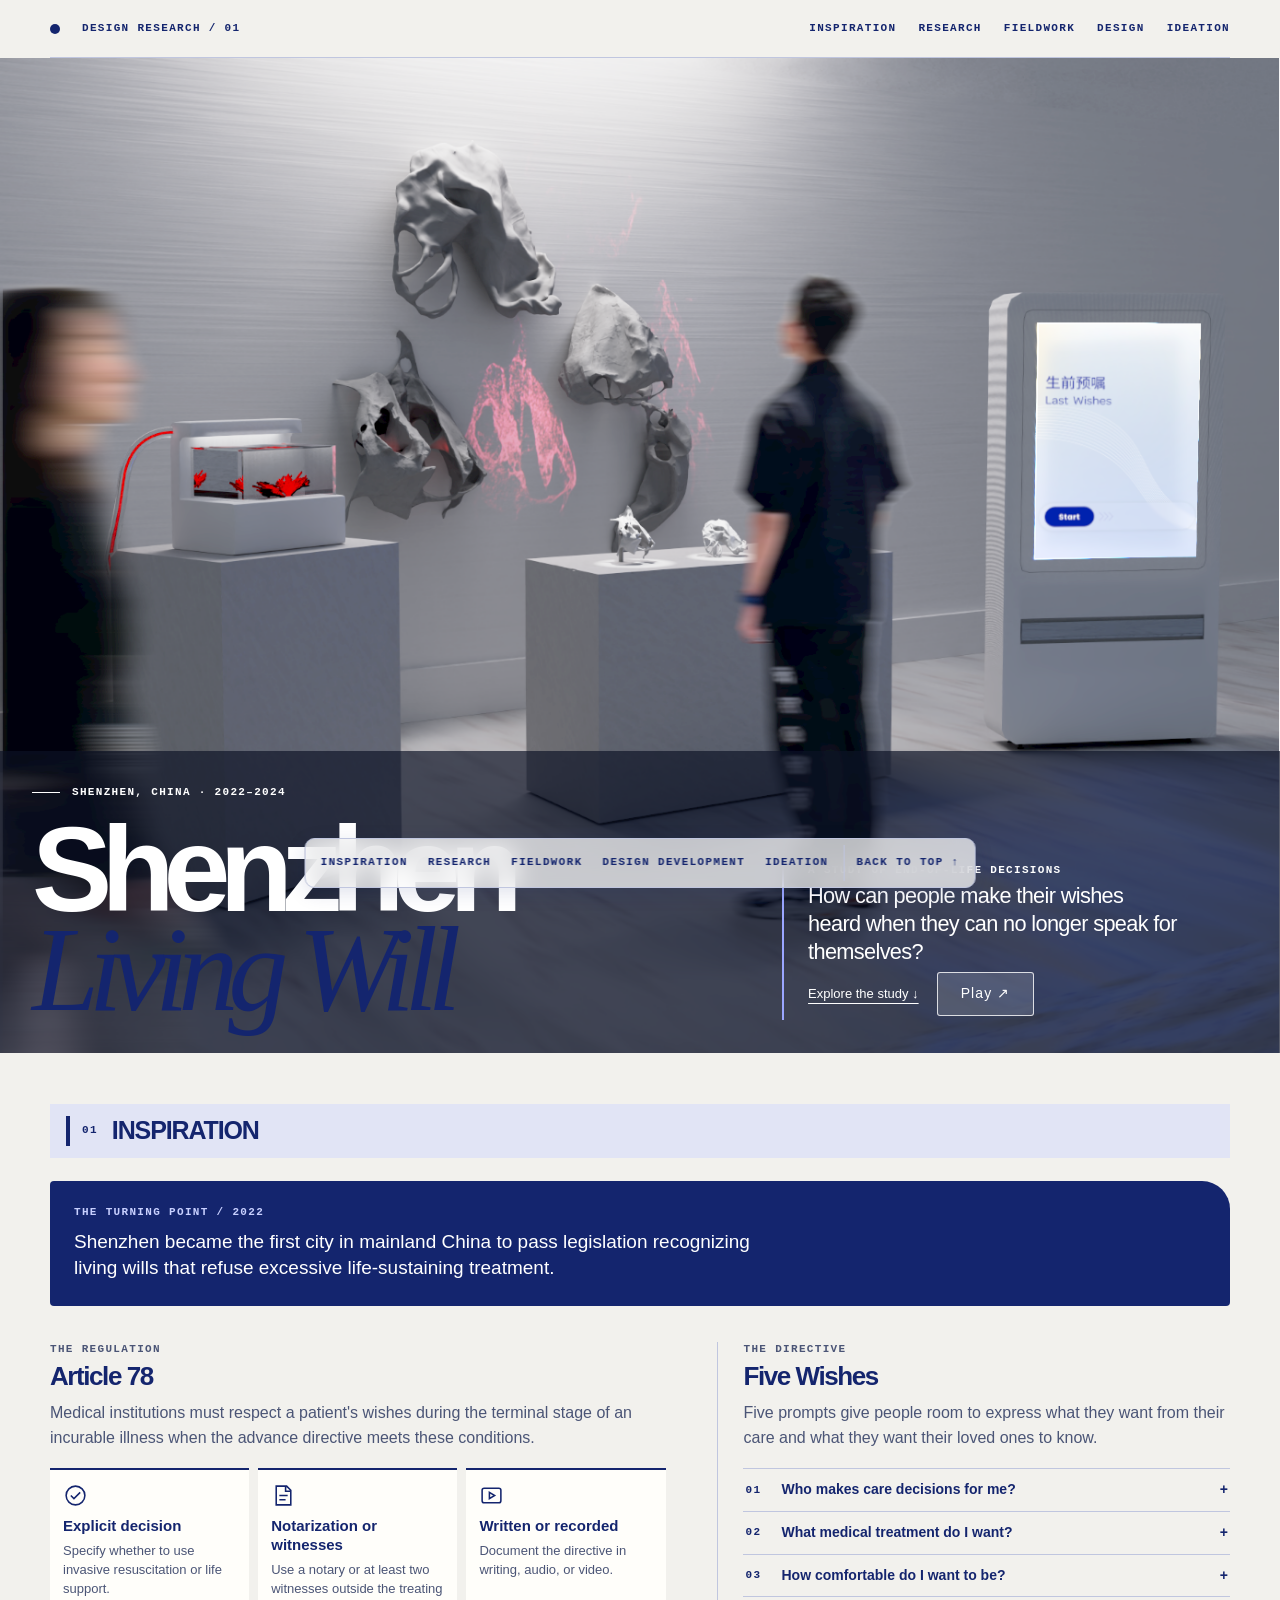
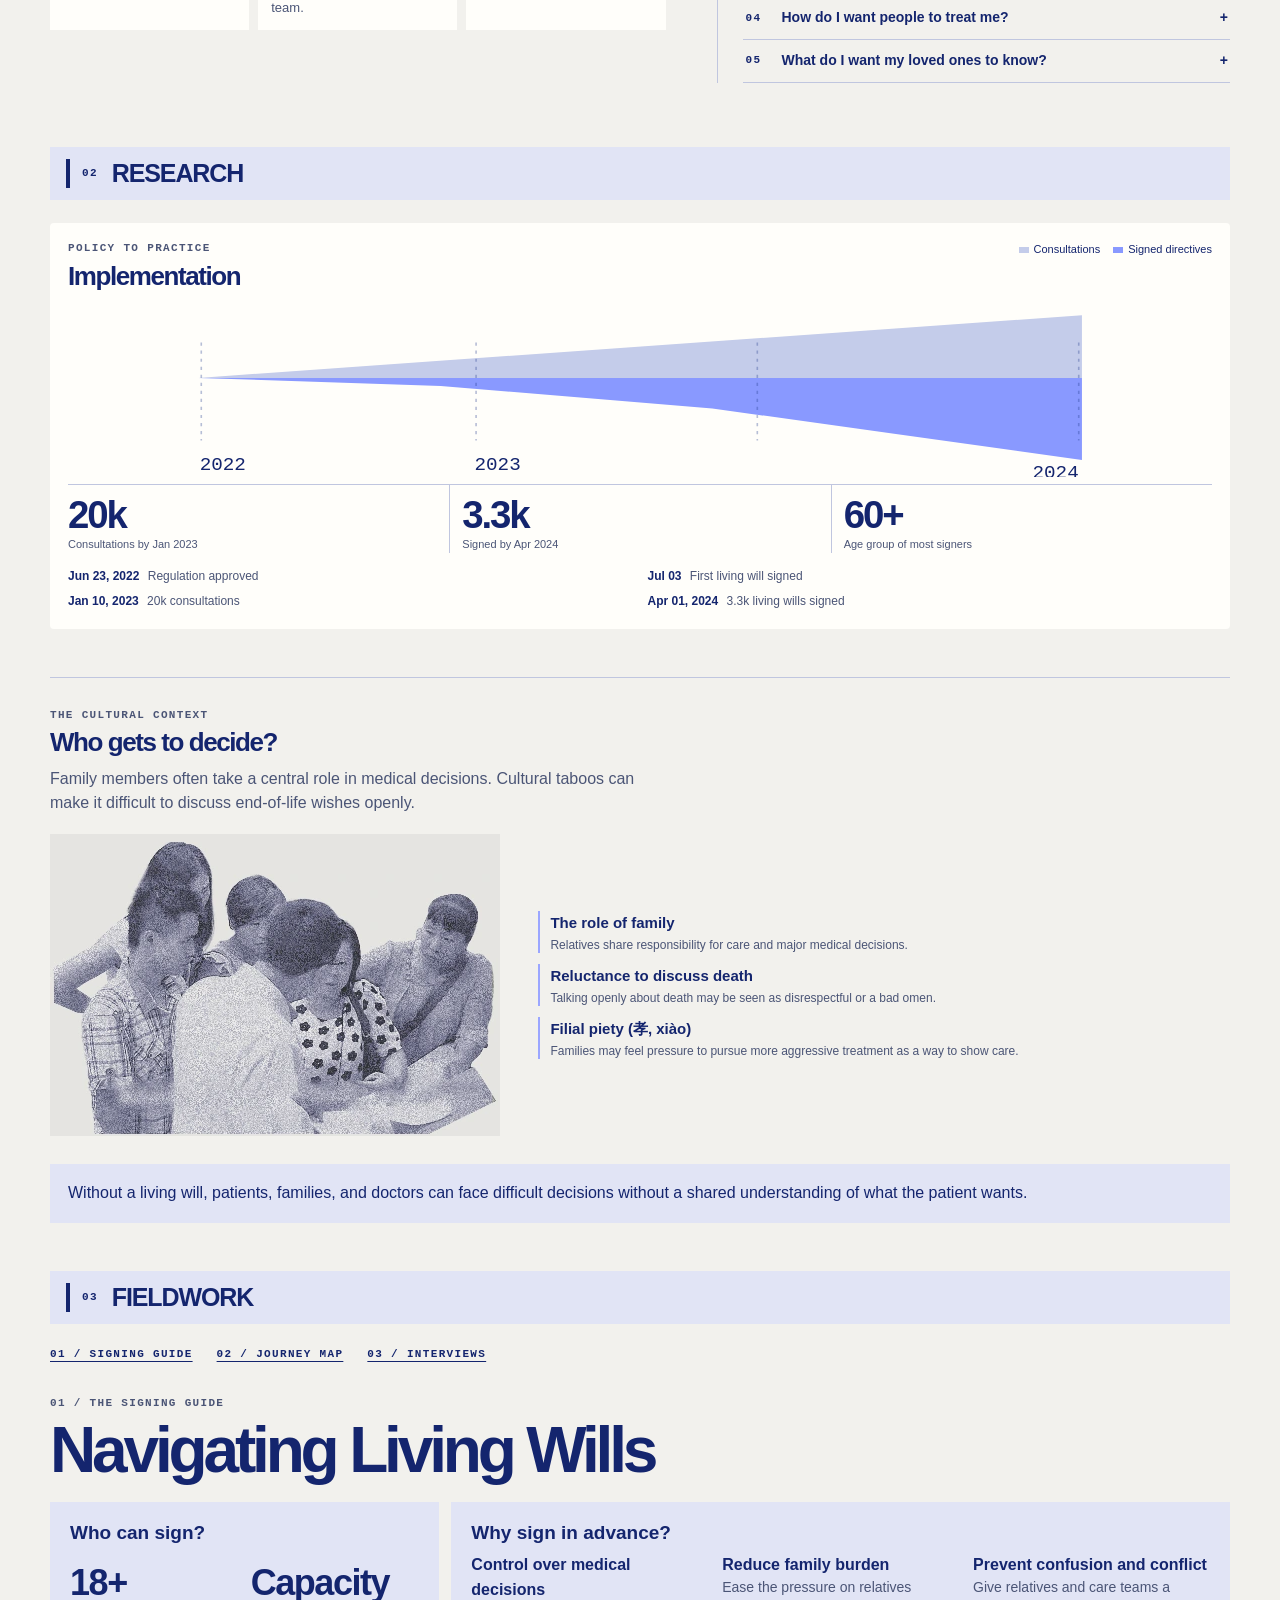
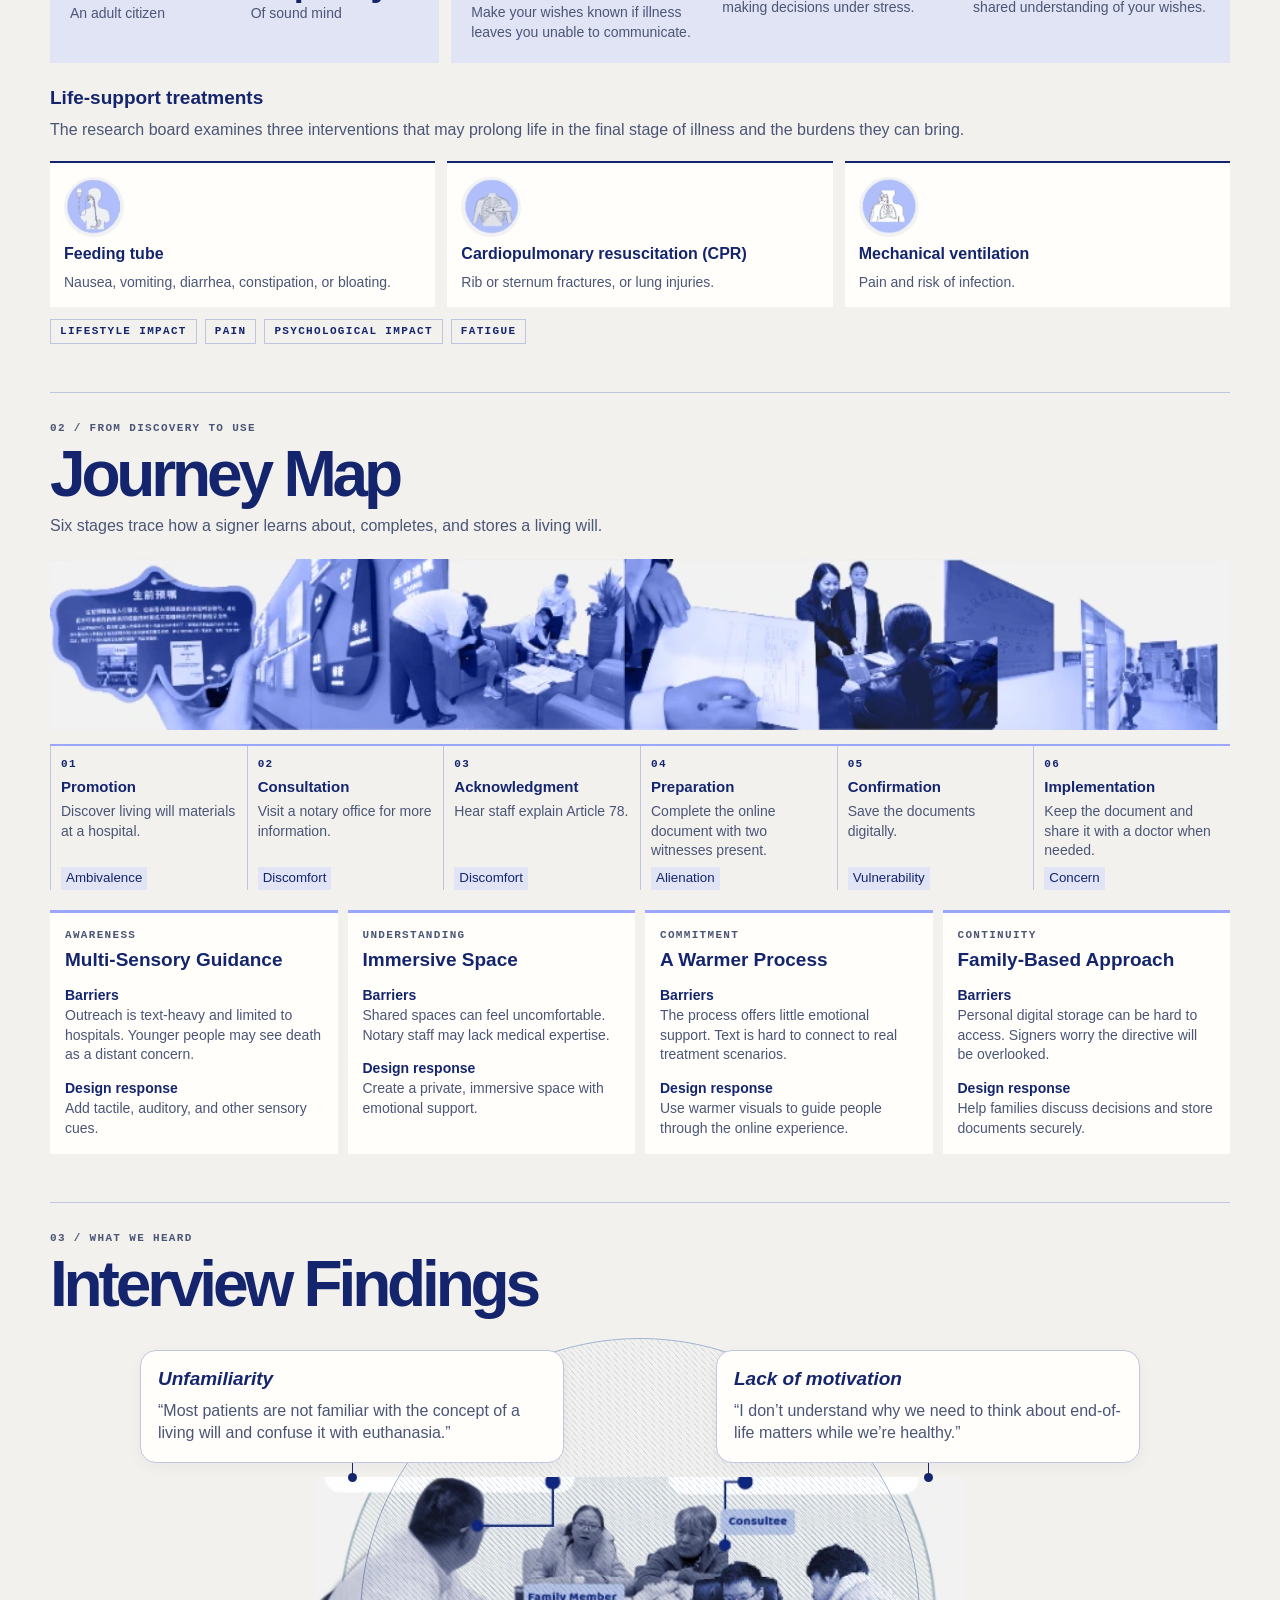
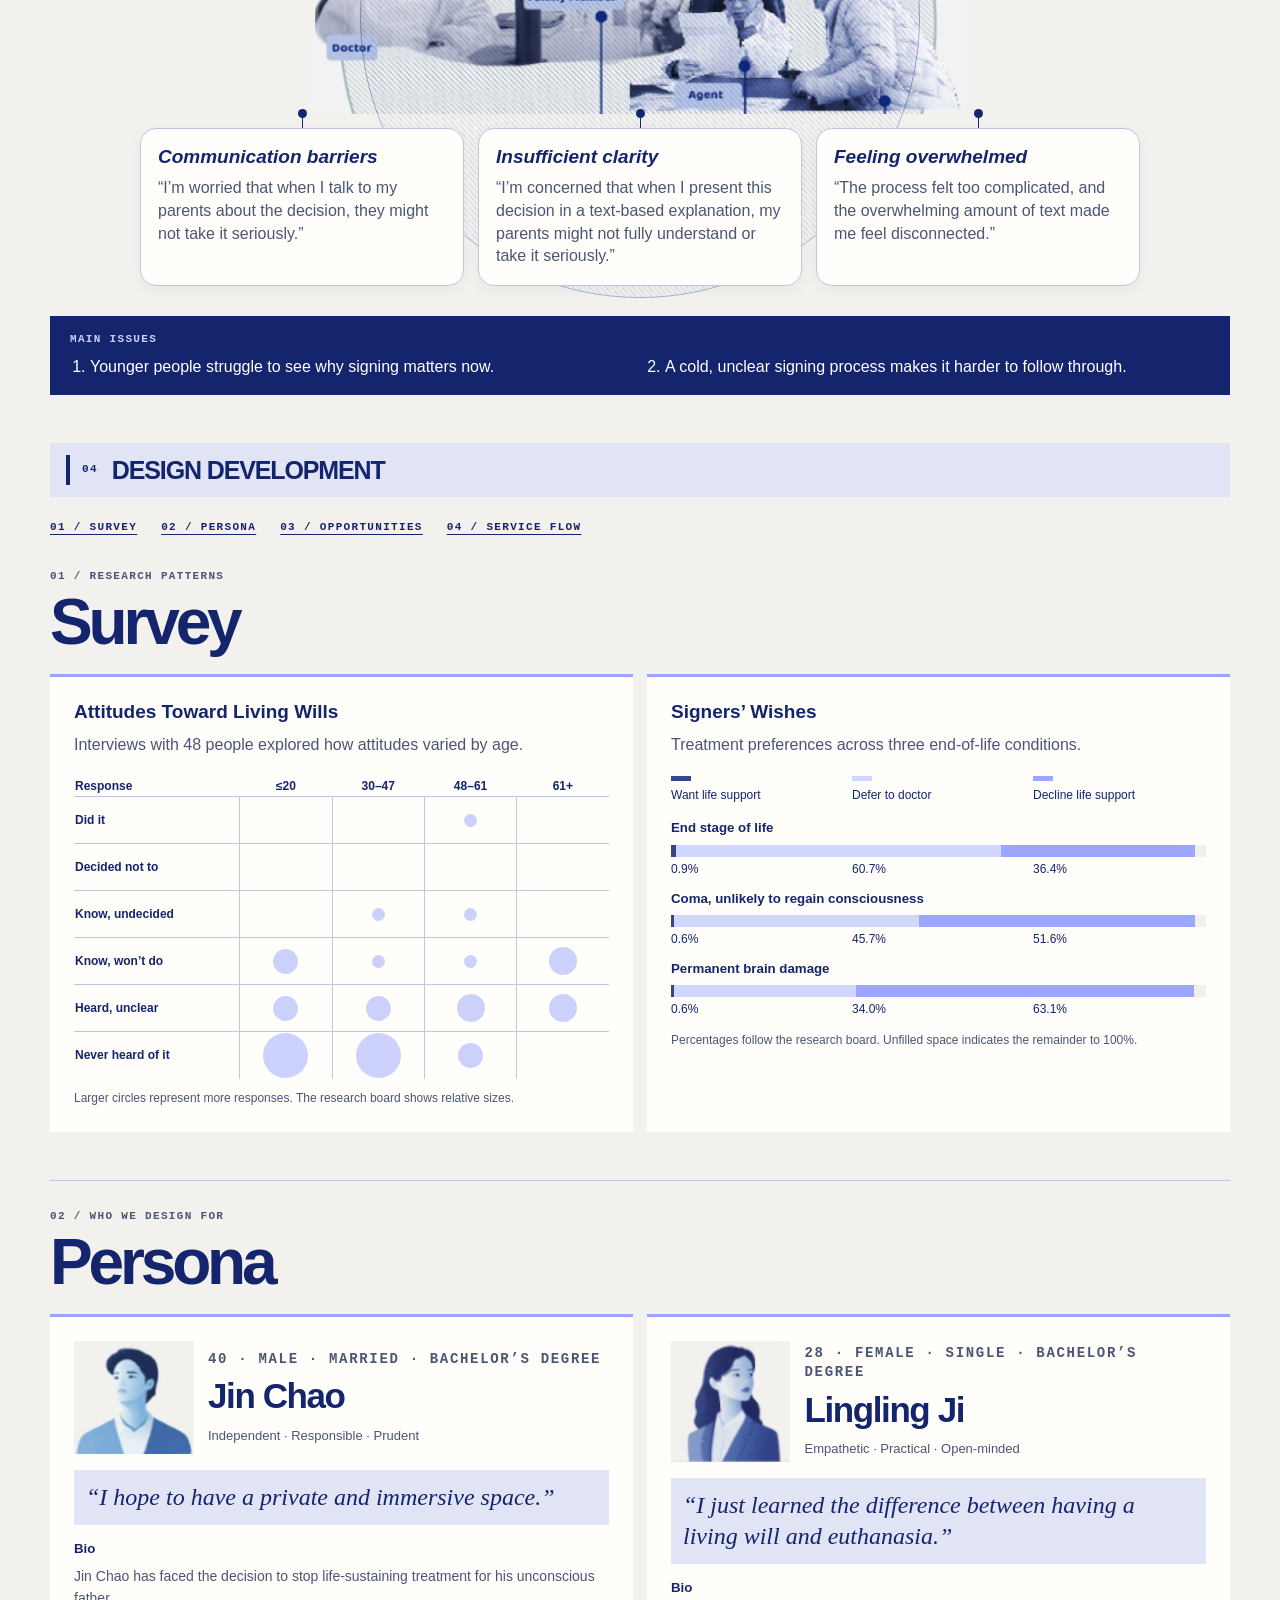
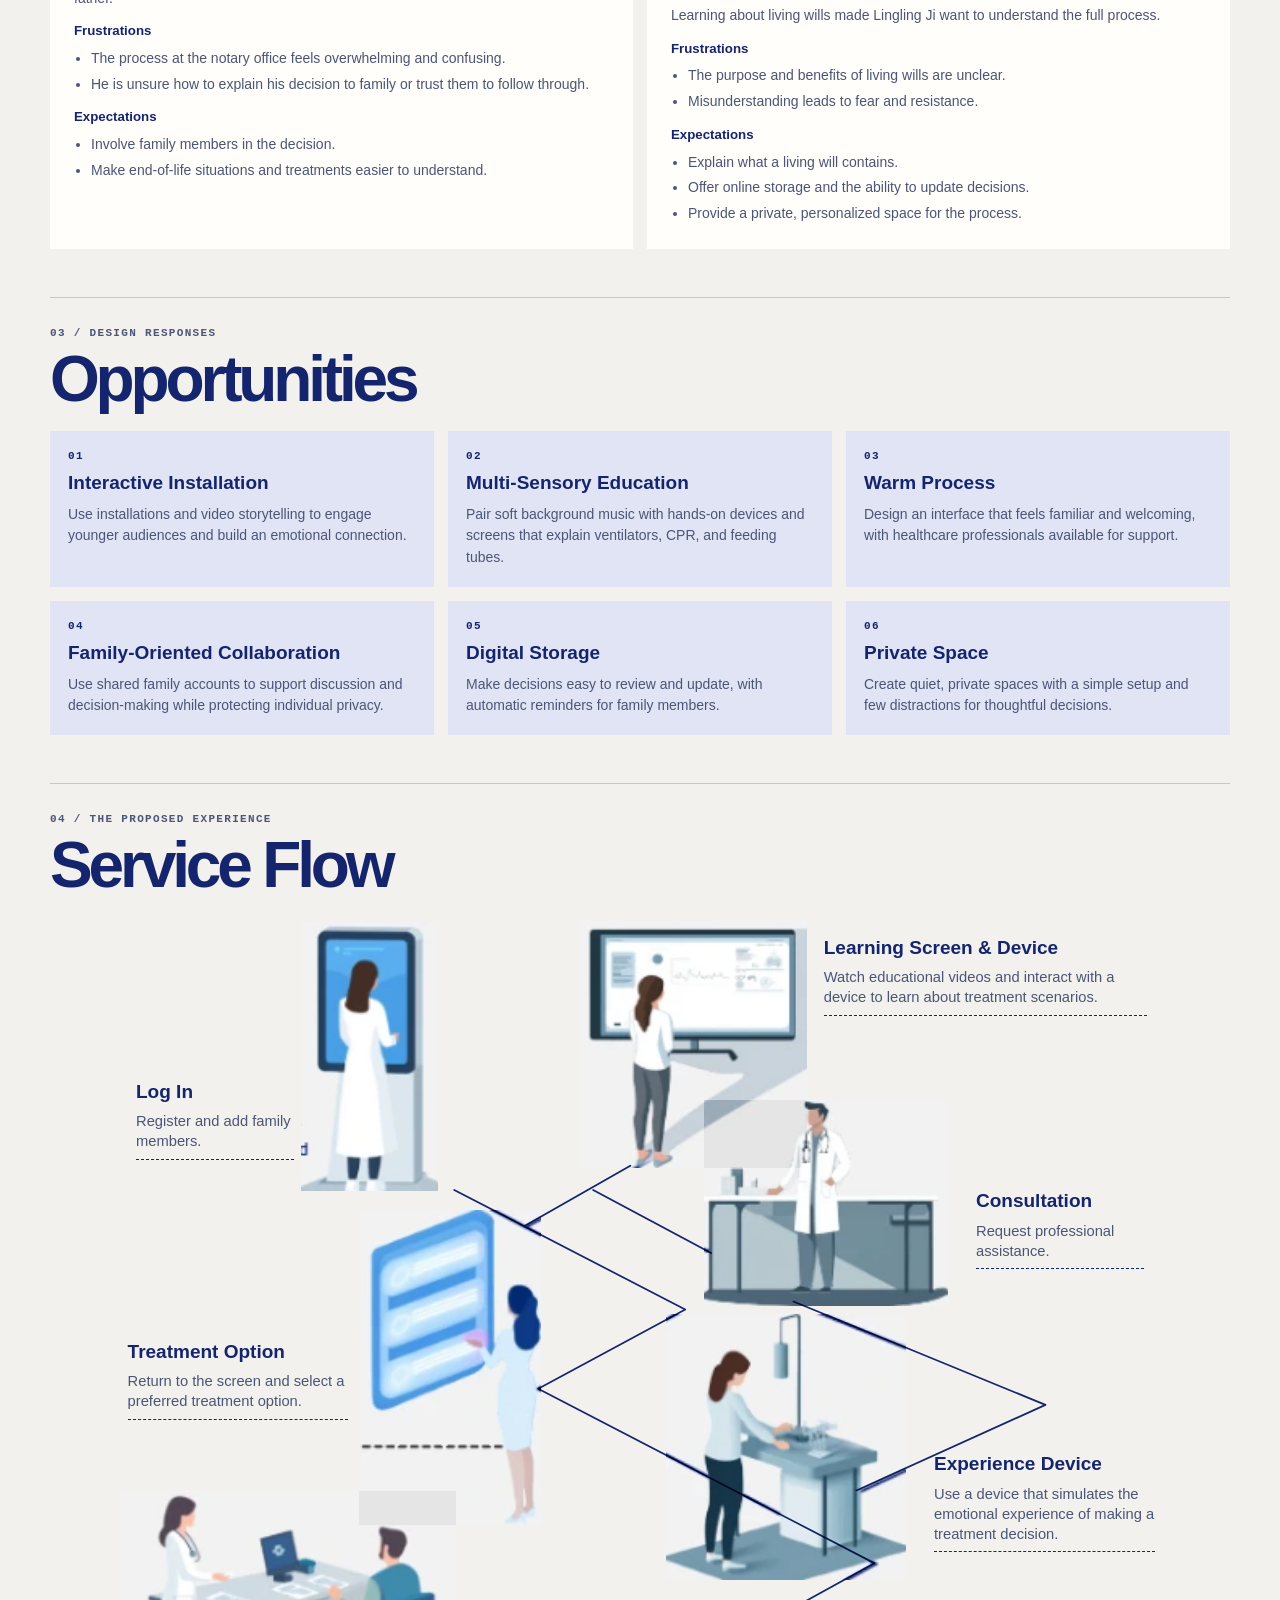
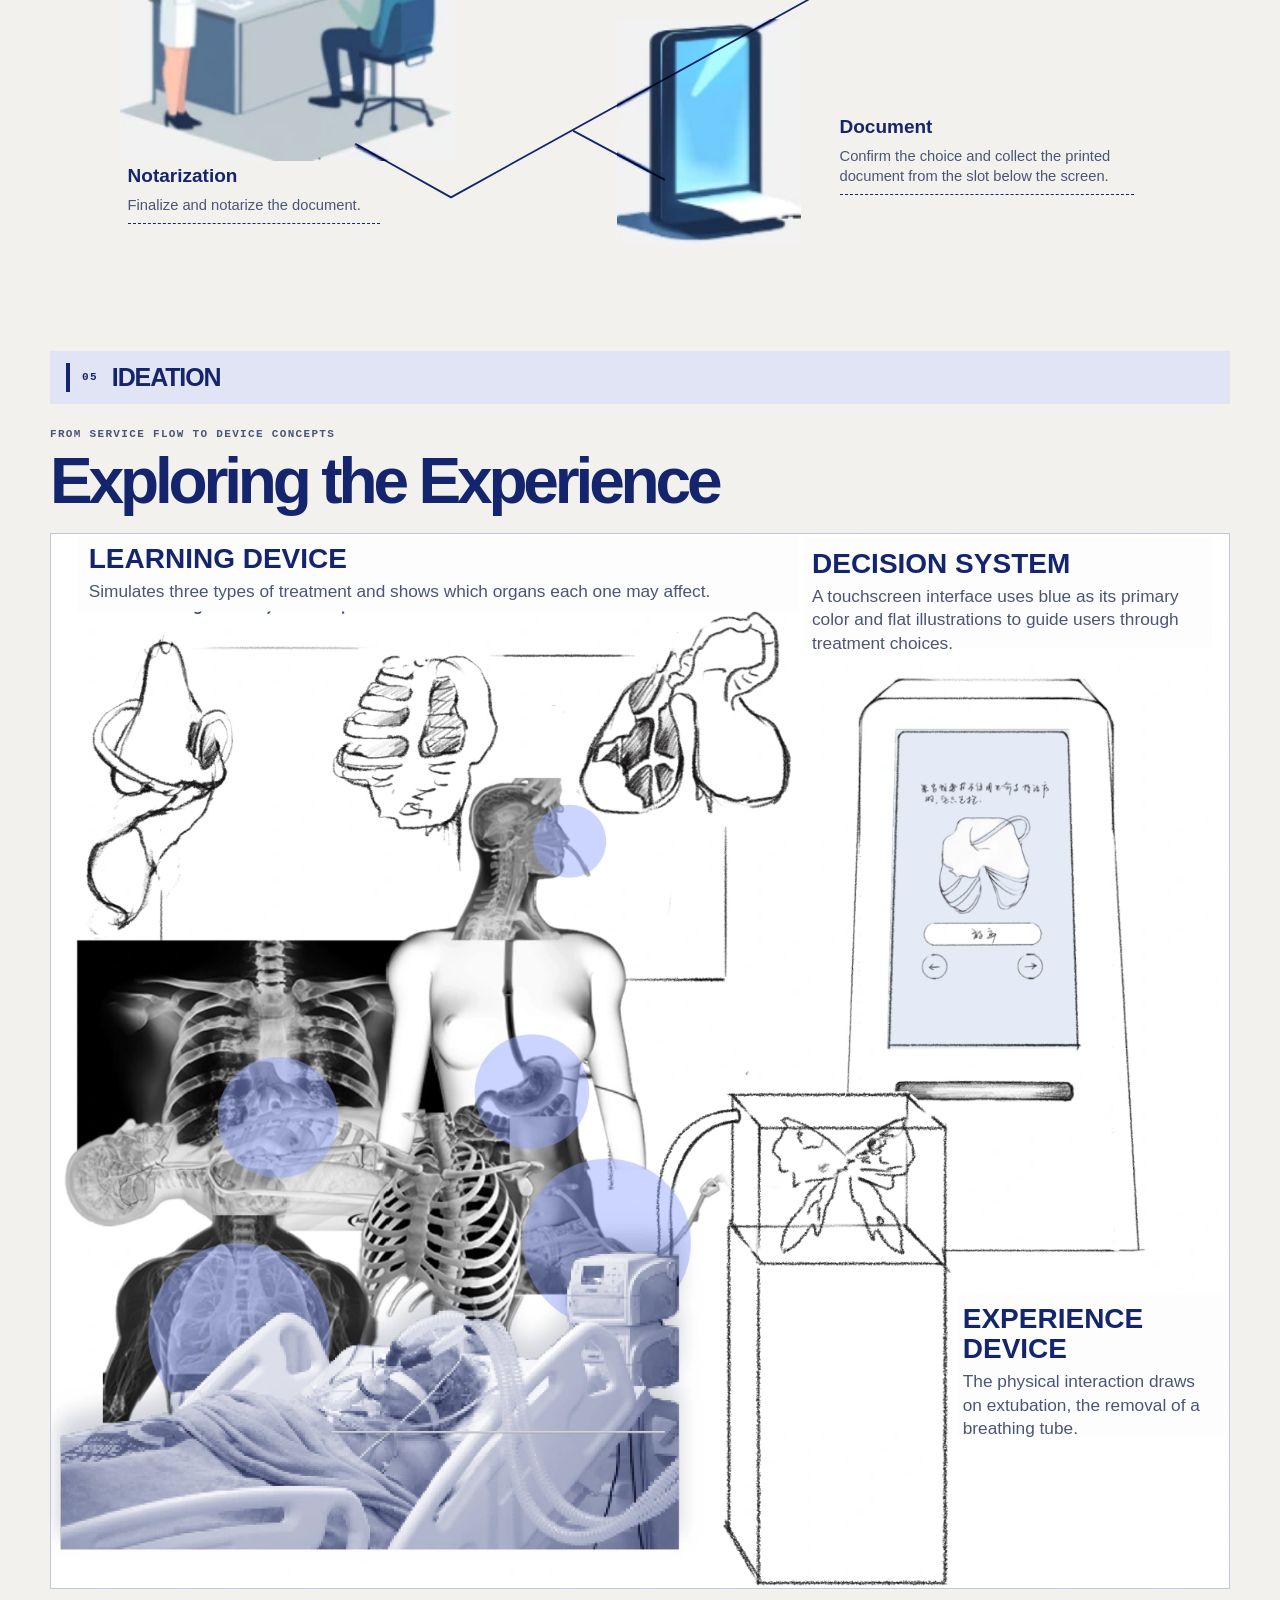
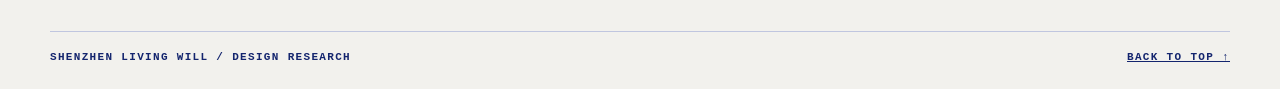
==== index.html @ 086f578c "Upload Shenzhen Living Will website" ====
<!doctype html>
<html lang="en"><head>
<meta charset="utf-8"><meta name="viewport" content="width=device-width,initial-scale=1">
<meta name="description" content="A design research study of living wills and end-of-life decisions in Shenzhen.">
<title>Shenzhen Living Will · A Design Research Study</title>
<link rel="stylesheet" href="design.css"><link rel="stylesheet" href="base.css">
</head><body id="top">
<div class="wrap"><header class="nav mono"><a class="mark" href="#top"><span></span> Design Research / 01</a><nav aria-label="Sections"><a href="#inspiration">Inspiration</a><a href="#research">Research</a><a href="#fieldwork">Fieldwork</a><a href="#design">Design</a><a href="#ideation">Ideation</a></nav></header></div>
<main><div class="cover-stage">
<img class="hero-cover" src="living-will-cover.png" width="1390" height="1080" fetchpriority="high" alt="Living Will installation rendering with red anatomical projections, display plinths, and a touchscreen kiosk">
<div class="cover-caption"><div class="hero">
<div><div class="eyebrow mono">Shenzhen, China · 2022–2024</div><h1>Shenzhen <span>Living Will</span></h1></div>
<div class="intro"><div class="mono">A study of end-of-life decisions</div><p>How can people make their wishes heard when they can no longer speak for themselves?</p><a href="#inspiration">Explore the study ↓</a><a class="play-experience" href="https://xuefengli7788.github.io/dianyun/" aria-label="Play the interactive point cloud experience">Play ↗</a></div>
</div></div></div><div class="wrap"><div class="opening-chapters">
<section id="inspiration" aria-labelledby="inspiration-title">
<header class="section-head"><span class="mono">01</span><h2 id="inspiration-title">INSPIRATION</h2></header>
<div class="callout"><div class="mono">The turning point / 2022</div><p>Shenzhen became the first city in mainland China to pass legislation recognizing living wills that refuse excessive life-sustaining treatment.</p></div>
<div class="opening-grid"><div><p class="mono label">The regulation</p><h3 class="sub">Article 78</h3><p class="copy">Medical institutions must respect a patient's wishes during the terminal stage of an incurable illness when the advance directive meets these conditions.</p>
<div class="rules">
<article><svg viewBox="0 0 24 24" aria-hidden="true"><circle cx="12" cy="12" r="9"></circle><path d="m7.5 12 3 3 6-6"></path></svg><b>Explicit decision</b><p>Specify whether to use invasive resuscitation or life support.</p></article>
<article><svg viewBox="0 0 24 24" aria-hidden="true"><path d="M5 3h10l4 4v14H5zM14 3v5h5M8 12h8m-8 4h6"></path></svg><b>Notarization or witnesses</b><p>Use a notary or at least two witnesses outside the treating team.</p></article>
<article><svg viewBox="0 0 24 24" aria-hidden="true"><rect x="3" y="5" width="18" height="14" rx="2"></rect><path d="m10 9 5 3-5 3z"></path></svg><b>Written or recorded</b><p>Document the directive in writing, audio, or video.</p></article>
</div></div><div class="opening-context"><p class="mono label">The directive</p><h3 class="sub">Five Wishes</h3><p class="copy">Five prompts give people room to express what they want from their care and what they want their loved ones to know.</p>
<div class="wishes">
<details><summary><span class="mono">01</span>Who makes care decisions for me?</summary><p>Name the person you want to speak for you if you can no longer make your own medical decisions.</p></details>
<details><summary><span class="mono">02</span>What medical treatment do I want?</summary><p>Describe which treatments you would want or decline.</p></details>
<details><summary><span class="mono">03</span>How comfortable do I want to be?</summary><p>Describe your preferences for comfort and relief.</p></details>
<details><summary><span class="mono">04</span>How do I want people to treat me?</summary><p>Share how you would like others to care for you and spend time with you.</p></details>
<details><summary><span class="mono">05</span>What do I want my loved ones to know?</summary><p>Leave a message for the people closest to you.</p></details>
</div></div></div></section>
<section id="research" aria-labelledby="research-title">
<header class="section-head"><span class="mono">02</span><h2 id="research-title">RESEARCH</h2></header>
<div class="research-stack"><div class="chart"><div class="chart-head"><div><p class="mono label">Policy to practice</p><h3 class="sub">Implementation</h3></div><div class="legend"><span>Consultations</span><span>Signed directives</span></div></div>
<svg viewBox="0 0 560 108" role="img" aria-label="Schematic ribbon showing the implementation timeline from 2022 to 2024"><path d="M5 46 555 7V46Z" fill="#c4ccea"></path><path d="M5 46H555V97L325 65 156 51Z" fill="#8999ff"></path><path d="M7 24v61m171-61v61m175-61v61m200-61v61" fill="none" stroke="#233a8b" opacity=".33" stroke-dasharray="2 3"></path><g fill="#14256e" font-family="monospace" font-size="12"><text x="6" y="103">2022</text><text x="177" y="103">2023</text><text text-anchor="end" x="553" y="108">2024</text></g></svg>
<div class="stats"><div class="stat"><b>20k</b><small>Consultations by Jan 2023</small></div><div class="stat"><b>3.3k</b><small>Signed by Apr 2024</small></div><div class="stat"><b>60+</b><small>Age group of most signers</small></div></div>
<ol class="timeline"><li><time datetime="2022-06-23">Jun 23, 2022</time> Regulation approved</li><li><time>Jul 03</time> First living will signed</li><li><time datetime="2023-01-10">Jan 10, 2023</time> 20k consultations</li><li><time datetime="2024-04-01">Apr 01, 2024</time> 3.3k living wills signed</li></ol></div>
<div class="opening-context"><p class="mono label">The cultural context</p><h3 class="sub">Who gets to decide?</h3><p class="copy">Family members often take a central role in medical decisions. Cultural taboos can make it difficult to discuss end-of-life wishes openly.</p>
<div class="culture"><img src="family.webp" width="450" height="302" alt="Duotone photograph of a family gathered around a seated relative"><div class="themes"><div><b>The role of family</b><p>Relatives share responsibility for care and major medical decisions.</p></div><div><b>Reluctance to discuss death</b><p>Talking openly about death may be seen as disrespectful or a bad omen.</p></div><div><b>Filial piety (孝, xiào)</b><p>Families may feel pressure to pursue more aggressive treatment as a way to show care.</p></div></div></div>
<p class="end">Without a living will, patients, families, and doctors can face difficult decisions without a shared understanding of what the patient wants.</p></div></div></section></div>
<section id="fieldwork" class="fieldwork" aria-labelledby="fieldwork-title"><header class="section-head"><span class="mono">03</span><h2 id="fieldwork-title">FIELDWORK</h2></header>
<nav class="field-nav mono" aria-label="Fieldwork sections"><a href="#signing-guide">01 / Signing guide</a><a href="#journey">02 / Journey map</a><a href="#interviews">03 / Interviews</a></nav>
<section id="signing-guide" class="field-chapter" aria-labelledby="signing-title"><div class="field-heading"><p class="mono label">01 / The signing guide</p><h3 id="signing-title">Navigating Living Wills</h3></div>
<div class="guide-grid"><div class="guide-box"><h4>Who can sign?</h4><div class="eligibility"><p><strong>18+</strong>An adult citizen</p><p><strong>Capacity</strong>Of sound mind</p></div></div>
<div class="guide-box"><h4>Why sign in advance?</h4><ul class="benefits"><li><b>Control over medical decisions</b><span>Make your wishes known if illness leaves you unable to communicate.</span></li><li><b>Reduce family burden</b><span>Ease the pressure on relatives making decisions under stress.</span></li><li><b>Prevent confusion and conflict</b><span>Give relatives and care teams a shared understanding of your wishes.</span></li></ul></div></div>
<div class="treatments"><h4>Life-support treatments</h4><p class="copy">The research board examines three interventions that may prolong life in the final stage of illness and the burdens they can bring.</p><div class="treatment-grid">
<article><img src="feeding-tube.webp" width="86" height="86" alt="" loading="lazy"><h5>Feeding tube</h5><p>Nausea, vomiting, diarrhea, constipation, or bloating.</p></article>
<article><img src="cpr.webp" width="86" height="86" alt="" loading="lazy"><h5>Cardiopulmonary resuscitation (CPR)</h5><p>Rib or sternum fractures, or lung injuries.</p></article>
<article><img src="ventilation.webp" width="86" height="86" alt="" loading="lazy"><h5>Mechanical ventilation</h5><p>Pain and risk of infection.</p></article></div>
<ul class="impact mono" aria-label="Areas of impact"><li>Lifestyle impact</li><li>Pain</li><li>Psychological impact</li><li>Fatigue</li></ul></div></section>
<section id="journey" class="field-chapter" aria-labelledby="journey-title"><div class="field-heading"><p class="mono label">02 / From discovery to use</p><h3 id="journey-title">Journey Map</h3><p class="copy">Six stages trace how a signer learns about, completes, and stores a living will.</p></div>
<img class="journey-photo" src="journey-photo.webp" width="934" height="135" alt="Blue-toned photo collage of hospital outreach, a notary consultation, and document signing" loading="lazy">
<ol class="stages"><li><span class="mono">01</span><h4>Promotion</h4><p>Discover living will materials at a hospital.</p><small>Ambivalence</small></li><li><span class="mono">02</span><h4>Consultation</h4><p>Visit a notary office for more information.</p><small>Discomfort</small></li><li><span class="mono">03</span><h4>Acknowledgment</h4><p>Hear staff explain Article 78.</p><small>Discomfort</small></li><li><span class="mono">04</span><h4>Preparation</h4><p>Complete the online document with two witnesses present.</p><small>Alienation</small></li><li><span class="mono">05</span><h4>Confirmation</h4><p>Save the documents digitally.</p><small>Vulnerability</small></li><li><span class="mono">06</span><h4>Implementation</h4><p>Keep the document and share it with a doctor when needed.</p><small>Concern</small></li></ol>
<div class="opportunities"><article><p class="mono label">Awareness</p><h4>Multi-Sensory Guidance</h4><p><b>Barriers</b> Outreach is text-heavy and limited to hospitals. Younger people may see death as a distant concern.</p><p><b>Design response</b> Add tactile, auditory, and other sensory cues.</p></article><article><p class="mono label">Understanding</p><h4>Immersive Space</h4><p><b>Barriers</b> Shared spaces can feel uncomfortable. Notary staff may lack medical expertise.</p><p><b>Design response</b> Create a private, immersive space with emotional support.</p></article><article><p class="mono label">Commitment</p><h4>A Warmer Process</h4><p><b>Barriers</b> The process offers little emotional support. Text is hard to connect to real treatment scenarios.</p><p><b>Design response</b> Use warmer visuals to guide people through the online experience.</p></article><article><p class="mono label">Continuity</p><h4>Family-Based Approach</h4><p><b>Barriers</b> Personal digital storage can be hard to access. Signers worry the directive will be overlooked.</p><p><b>Design response</b> Help families discuss decisions and store documents securely.</p></article></div></section>
<section id="interviews" class="field-chapter" aria-labelledby="interviews-title"><div class="field-heading"><p class="mono label">03 / What we heard</p><h3 id="interviews-title">Interview Findings</h3></div>
<div class="interview-diagram"><div class="interview-circle" aria-hidden="true"></div><img class="interview-photo" src="interview-people.webp" width="574" height="209" alt="Original interview collage showing a doctor, family members, a notary agent, and consultees" loading="lazy">
<article class="interview-quote"><h4>Unfamiliarity</h4><blockquote>Most patients are not familiar with the concept of a living will and confuse it with euthanasia.</blockquote></article><article class="interview-quote"><h4>Lack of motivation</h4><blockquote>I don’t understand why we need to think about end-of-life matters while we’re healthy.</blockquote></article><article class="interview-quote"><h4>Communication barriers</h4><blockquote>I’m worried that when I talk to my parents about the decision, they might not take it seriously.</blockquote></article><article class="interview-quote"><h4>Insufficient clarity</h4><blockquote>I’m concerned that when I present this decision in a text-based explanation, my parents might not fully understand or take it seriously.</blockquote></article><article class="interview-quote"><h4>Feeling overwhelmed</h4><blockquote>The process felt too complicated, and the overwhelming amount of text made me feel disconnected.</blockquote></article></div>
<div class="field-summary"><p class="mono">Main issues</p><ol><li>Younger people struggle to see why signing matters now.</li><li>A cold, unclear signing process makes it harder to follow through.</li></ol></div></section></section>
<section id="design" class="fieldwork design" aria-labelledby="design-title"><header class="section-head"><span class="mono">04</span><h2 id="design-title">DESIGN DEVELOPMENT</h2></header>
<nav class="field-nav mono" aria-label="Design development sections"><a href="#survey">01 / Survey</a><a href="#persona">02 / Persona</a><a href="#opportunity">03 / Opportunities</a><a href="#service-flow">04 / Service Flow</a></nav>
<section id="survey" class="field-chapter" aria-labelledby="survey-title"><div class="field-heading"><p class="mono label">01 / Research patterns</p><h3 id="survey-title">Survey</h3></div><div class="survey-grid">
<article><h4>Attitudes Toward Living Wills</h4><p class="copy">Interviews with 48 people explored how attitudes varied by age.</p><table class="bubble-table" aria-label="Relative response frequency by age group"><thead><tr><th scope="col">Response</th><th scope="col">≤20</th><th scope="col">30–47</th><th scope="col">48–61</th><th scope="col">61+</th></tr></thead><tbody>
<tr><th scope="row">Did it</th><td><span class="dot" style="--dot:0px" aria-label="No mark"></span></td><td><span class="dot" style="--dot:0px" aria-label="No mark"></span></td><td><span class="dot" style="--dot:13px" aria-label="Small marker"></span></td><td><span class="dot" style="--dot:0px" aria-label="No mark"></span></td></tr>
<tr><th scope="row">Decided not to</th><td><span class="dot" style="--dot:0px" aria-label="No mark"></span></td><td><span class="dot" style="--dot:0px" aria-label="No mark"></span></td><td><span class="dot" style="--dot:0px" aria-label="No mark"></span></td><td><span class="dot" style="--dot:0px" aria-label="No mark"></span></td></tr>
<tr><th scope="row">Know, undecided</th><td><span class="dot" style="--dot:0px" aria-label="No mark"></span></td><td><span class="dot" style="--dot:13px" aria-label="Small marker"></span></td><td><span class="dot" style="--dot:13px" aria-label="Small marker"></span></td><td><span class="dot" style="--dot:0px" aria-label="No mark"></span></td></tr>
<tr><th scope="row">Know, won’t do</th><td><span class="dot" style="--dot:25px" aria-label="Medium marker"></span></td><td><span class="dot" style="--dot:13px" aria-label="Small marker"></span></td><td><span class="dot" style="--dot:13px" aria-label="Small marker"></span></td><td><span class="dot" style="--dot:28px" aria-label="Medium marker"></span></td></tr>
<tr><th scope="row">Heard, unclear</th><td><span class="dot" style="--dot:25px" aria-label="Medium marker"></span></td><td><span class="dot" style="--dot:25px" aria-label="Medium marker"></span></td><td><span class="dot" style="--dot:28px" aria-label="Medium marker"></span></td><td><span class="dot" style="--dot:28px" aria-label="Medium marker"></span></td></tr>
<tr><th scope="row">Never heard of it</th><td><span class="dot" style="--dot:45px" aria-label="Large marker"></span></td><td><span class="dot" style="--dot:45px" aria-label="Large marker"></span></td><td><span class="dot" style="--dot:25px" aria-label="Medium marker"></span></td><td><span class="dot" style="--dot:0px" aria-label="No mark"></span></td></tr>
</tbody></table><p class="chart-note">Larger circles represent more responses. The research board shows relative sizes.</p></article>
<article><h4>Signers’ Wishes</h4><p class="copy">Treatment preferences across three end-of-life conditions.</p><ol class="wish-legend"><li>Want life support</li><li>Defer to doctor</li><li>Decline life support</li></ol>
<div class="wish-data"><h5>End stage of life</h5><div class="wish-bar" aria-hidden="true"><span style="width:0.9%"></span><span style="width:60.7%"></span><span style="width:36.4%"></span></div><div class="wish-values"><span>0.9%</span><span>60.7%</span><span>36.4%</span></div></div>
<div class="wish-data"><h5>Coma, unlikely to regain consciousness</h5><div class="wish-bar" aria-hidden="true"><span style="width:0.6%"></span><span style="width:45.7%"></span><span style="width:51.6%"></span></div><div class="wish-values"><span>0.6%</span><span>45.7%</span><span>51.6%</span></div></div>
<div class="wish-data"><h5>Permanent brain damage</h5><div class="wish-bar" aria-hidden="true"><span style="width:0.6%"></span><span style="width:34.0%"></span><span style="width:63.1%"></span></div><div class="wish-values"><span>0.6%</span><span>34.0%</span><span>63.1%</span></div></div><p class="chart-note">Percentages follow the research board. Unfilled space indicates the remainder to 100%.</p></article></div></section>
<section id="persona" class="field-chapter" aria-labelledby="persona-title"><div class="field-heading"><p class="mono label">02 / Who we design for</p><h3 id="persona-title">Persona</h3></div><div class="persona-grid">
<article class="persona"><header><img src="jin-chao.webp" width="99" height="93" alt="" loading="lazy"><div><p class="mono label">40 · Male · Married · Bachelor’s degree</p><h4>Jin Chao</h4><p class="traits">Independent · Responsible · Prudent</p></div></header><blockquote>“I hope to have a private and immersive space.”</blockquote><h5>Bio</h5><p>Jin Chao has faced the decision to stop life-sustaining treatment for his unconscious father.</p><h5>Frustrations</h5><ul><li>The process at the notary office feels overwhelming and confusing.</li><li>He is unsure how to explain his decision to family or trust them to follow through.</li></ul><h5>Expectations</h5><ul><li>Involve family members in the decision.</li><li>Make end-of-life situations and treatments easier to understand.</li></ul></article>
<article class="persona"><header><img src="lingling-ji.webp" width="92" height="93" alt="" loading="lazy"><div><p class="mono label">28 · Female · Single · Bachelor’s degree</p><h4>Lingling Ji</h4><p class="traits">Empathetic · Practical · Open-minded</p></div></header><blockquote>“I just learned the difference between having a living will and euthanasia.”</blockquote><h5>Bio</h5><p>Learning about living wills made Lingling Ji want to understand the full process.</p><h5>Frustrations</h5><ul><li>The purpose and benefits of living wills are unclear.</li><li>Misunderstanding leads to fear and resistance.</li></ul><h5>Expectations</h5><ul><li>Explain what a living will contains.</li><li>Offer online storage and the ability to update decisions.</li><li>Provide a private, personalized space for the process.</li></ul></article></div></section>
<section id="opportunity" class="field-chapter" aria-labelledby="opportunity-title"><div class="field-heading"><p class="mono label">03 / Design responses</p><h3 id="opportunity-title">Opportunities</h3></div>
<ol class="idea-grid"><li><span class="mono">01</span><h4>Interactive Installation</h4><p>Use installations and video storytelling to engage younger audiences and build an emotional connection.</p></li><li><span class="mono">02</span><h4>Multi-Sensory Education</h4><p>Pair soft background music with hands-on devices and screens that explain ventilators, CPR, and feeding tubes.</p></li><li><span class="mono">03</span><h4>Warm Process</h4><p>Design an interface that feels familiar and welcoming, with healthcare professionals available for support.</p></li><li><span class="mono">04</span><h4>Family-Oriented Collaboration</h4><p>Use shared family accounts to support discussion and decision-making while protecting individual privacy.</p></li><li><span class="mono">05</span><h4>Digital Storage</h4><p>Make decisions easy to review and update, with automatic reminders for family members.</p></li><li><span class="mono">06</span><h4>Private Space</h4><p>Create quiet, private spaces with a simple setup and few distractions for thoughtful decisions.</p></li></ol></section>
<section id="service-flow" class="field-chapter" aria-labelledby="service-flow-title"><div class="field-heading"><p class="mono label">04 / The proposed experience</p><h3 id="service-flow-title">Service Flow</h3></div><div class="service-map">
<svg class="service-route" viewBox="0 0 650 610" preserveAspectRatio="none" aria-hidden="true"><path d="M210 169 L353 243 L262 292 L470 400 L208 545 L149 512 M254 191 L319 154 M296 169 L369 208 M420 238 L576 302 L459 355 M284 504 L340 534"></path></svg><ol class="service-list">
<li class="service-login"><span class="service-num mono">01</span><div class="service-visual"><img src="flow-login.webp" width="85" height="166" alt="" loading="lazy"></div><div class="service-copy"><h4>Log In</h4><p>Register and add family members.</p></div></li>
<li class="service-learning"><span class="service-num mono">02</span><div class="service-visual"><img src="flow-learning.webp" width="141" height="153" alt="" loading="lazy"></div><div class="service-copy"><h4>Learning Screen &amp; Device</h4><p>Watch educational videos and interact with a device to learn about treatment scenarios.</p></div></li>
<li class="service-consultation"><span class="service-num mono">03</span><div class="service-visual"><img src="flow-consultation.webp" width="151" height="128" alt="" loading="lazy"></div><div class="service-copy"><h4>Consultation</h4><p>Request professional assistance.</p></div></li>
<li class="service-treatment"><span class="service-num mono">04</span><div class="service-visual"><img src="flow-treatment.webp" width="113" height="195" alt="" loading="lazy"></div><div class="service-copy"><h4>Treatment Option</h4><p>Return to the screen and select a preferred treatment option.</p></div></li>
<li class="service-experience"><span class="service-num mono">05</span><div class="service-visual"><img src="flow-experience.webp" width="148" height="164" alt="" loading="lazy"></div><div class="service-copy"><h4>Experience Device</h4><p>Use a device that simulates the emotional experience of making a treatment decision.</p></div></li>
<li class="service-notarization"><span class="service-num mono">06</span><div class="service-visual"><img src="flow-notarization.webp" width="208" height="167" alt="" loading="lazy"></div><div class="service-copy"><h4>Notarization</h4><p>Finalize and notarize the document.</p></div></li>
<li class="service-document"><span class="service-num mono">07</span><div class="service-visual"><img src="flow-document.webp" width="114" height="141" alt="" loading="lazy"></div><div class="service-copy"><h4>Document</h4><p>Confirm the choice and collect the printed document from the slot below the screen.</p></div></li>
</ol></div></section></section>
<section id="ideation" class="fieldwork ideation" aria-labelledby="ideation-title"><header class="section-head"><span class="mono">05</span><h2 id="ideation-title">IDEATION</h2></header><div class="field-heading"><p class="mono label">From service flow to device concepts</p><h3>Exploring the Experience</h3></div><div class="ideation-board">
<svg class="ideation-art" viewBox="0 125 1522 1363" role="img" aria-label="Original composition combining an anatomical collage, a touchscreen kiosk sketch, and a physical experience device sketch"><defs><clipPath id="ideation-art-only"><path clip-rule="evenodd" d="M0 125H1522V1488H0Z M34 128H965V225H34Z M974 130H1500V273H974Z M1171 1107H1515V1289H1171Z"></path></clipPath></defs><image href="ideation-composition.webp" width="1522" height="1488" clip-path="url(#ideation-art-only)"></image></svg>
<article class="ideation-concept ideation-learning"><div class="ideation-copy"><h4>Learning Device</h4><p>Simulates three types of treatment and shows which organs each one may affect.</p></div></article>
<article class="ideation-concept ideation-decision"><div class="ideation-copy"><h4>Decision System</h4><p>A touchscreen interface uses blue as its primary color and flat illustrations to guide users through treatment choices.</p></div></article>
<article class="ideation-concept ideation-experience"><div class="ideation-copy"><h4>Experience Device</h4><p>The physical interaction draws on extubation, the removal of a breathing tube.</p></div></article>
</div></section></div></main>
<div class="wrap"><footer class="foot mono"><span>Shenzhen Living Will / Design Research</span><a href="#top">Back to top ↑</a></footer></div>
<nav class="jump-nav mono" aria-label="Page shortcuts"><a href="#inspiration">Inspiration</a><a href="#research">Research</a><a href="#fieldwork">Fieldwork</a><a href="#design">Design Development</a><a href="#ideation">Ideation</a><a href="#top">Back to top ↑</a></nav>
</body></html>
---- design.css ----
.survey-grid,.persona-grid{display:grid;grid-template-columns:repeat(2,minmax(0,1fr));gap:14px}
.survey-grid article,.persona{padding:clamp(12px,2vw,24px);background:var(--white);border-top:3px solid var(--accent)}
.bubble-table{width:100%;table-layout:fixed;border-collapse:collapse;font-size:12px;text-align:center}
.bubble-table th:first-child{width:31%;text-align:left}
.bubble-table tbody tr{border-top:1px solid var(--line)}
.bubble-table td{height:47px;border-left:1px solid var(--line)}
.dot{display:block;width:min(var(--dot),100%);aspect-ratio:1;margin:auto;border-radius:50%;background:#929fff;opacity:.47}
.chart-note{font-size:12px;color:var(--muted);margin:10px 0 0}
.wish-legend,.wish-values{display:grid;grid-template-columns:repeat(3,1fr);gap:8px}
.wish-legend{list-style:none;padding:0;margin:0 0 16px;font-size:12px}
.wish-legend li::before{content:"";display:block;width:20px;height:5px;margin-bottom:5px;background:var(--swatch)}
.wish-legend li:first-child{--swatch:#344886}
.wish-legend li:nth-child(2){--swatch:#d1d8ff}
.wish-legend li:nth-child(3){--swatch:#9ba6ff}
.wish-data{margin-bottom:12px}
.wish-bar{display:flex;height:12px;background:#f0efec}
.wish-bar span:first-child{background:#344886}
.wish-bar span:nth-child(2){background:#d1d8ff}
.wish-bar span:nth-child(3){background:#9ba6ff}
.wish-values{font-size:12px;margin-top:3px;font-variant-numeric:tabular-nums}
.persona header{display:flex;align-items:center;gap:14px}
.persona header img{width:min(27%,120px);height:auto;mix-blend-mode:multiply}
.persona header h4{font-size:clamp(20px,3.2vw,35px);letter-spacing:-.04em}
.persona .traits{margin:0;font-size:13px}
.persona blockquote{margin:16px 0;padding:12px;background:var(--panel);font:italic clamp(17px,2.1vw,24px)/1.3 Georgia,serif}
.persona p,.persona ul,.idea-grid p,.service-list p{color:var(--muted);margin-top:0;font-size:14px}
.persona ul{padding-left:17px}
.persona li+li{margin-top:4px}
.persona ul:last-child,.idea-grid p,.service-list p{margin-bottom:0}
.idea-grid{list-style:none;padding:0;margin:0;display:grid;gap:14px}
.idea-grid{grid-template-columns:repeat(3,minmax(0,1fr))}
.idea-grid li{background:var(--panel);padding:18px}
.idea-grid .mono{display:block;margin-bottom:8px}
/* The wide layout follows the original illustrated floor plan. */
.service-map{position:relative;max-width:1050px;margin-inline:auto;isolation:isolate}
.service-list{list-style:none;margin:0;padding:0}
.service-visual img{display:block;width:100%;height:auto}
.service-copy{padding-bottom:7px;border-bottom:1px dashed var(--ink)}
.service-copy h4{margin-bottom:4px}
.service-num{color:var(--muted)}
@media(min-width:850px){
  .service-map{aspect-ratio:650/610}
  .service-route{position:absolute;inset:0;width:100%;height:100%;overflow:visible}
  .service-route path{fill:none;stroke:var(--ink);stroke-width:1.75;stroke-linejoin:round;stroke-linecap:round;vector-effect:non-scaling-stroke}
  .service-list li{display:contents}
  .service-visual,.service-copy{position:absolute}
  .service-visual{left:var(--image-x);top:var(--image-y);width:var(--image-width);mix-blend-mode:multiply}
  .service-copy{left:var(--copy-x);top:var(--copy-y);width:var(--copy-width)}
  .service-copy h4{font-size:clamp(15px,1.45vw,20px)}
  .service-copy p{font-size:clamp(12px,1.15vw,16px);line-height:1.35}
  .service-num{position:absolute;width:1px;height:1px;clip-path:inset(50%);overflow:hidden}
  .service-login{--image-x:17.7%;--image-y:.5%;--image-width:13.1%;--copy-x:2%;--copy-y:16.6%;--copy-width:15%}
  .service-learning{--image-x:44.2%;--image-y:.3%;--image-width:21.7%;--copy-x:67.5%;--copy-y:2%;--copy-width:30.8%}
  .service-consultation{--image-x:56.1%;--image-y:18.5%;--image-width:23.2%;--copy-x:82%;--copy-y:27.7%;--copy-width:16%}
  .service-treatment{--image-x:23.2%;--image-y:29.7%;--image-width:17.4%;--copy-x:1.2%;--copy-y:43%;--copy-width:21%}
  .service-experience{--image-x:52.5%;--image-y:40.3%;--image-width:22.8%;--copy-x:78%;--copy-y:54.4%;--copy-width:21%}
  .service-notarization{--image-x:.5%;--image-y:58.2%;--image-width:32%;--copy-x:1.2%;--copy-y:86%;--copy-width:24%}
  .service-document{--image-x:47.8%;--image-y:71.2%;--image-width:17.5%;--copy-x:69%;--copy-y:81%;--copy-width:28%}
}
@media(max-width:849px){
  .service-route{display:none}
  .service-list{display:grid;gap:20px;padding-left:16px;border-left:2px solid var(--ink)}
  .service-list li{position:relative;display:grid;grid-template-columns:minmax(58px,94px) minmax(0,1fr);gap:12px;align-items:center}
  .service-num{position:absolute;left:-23px;top:50%;width:12px;height:12px;transform:translateY(-50%);background:var(--ink);color:transparent;border-radius:50%;overflow:hidden}
  .service-visual img{width:auto;max-width:100%;max-height:125px;margin-inline:auto;mix-blend-mode:multiply}
}
@media(max-width:680px){.survey-grid,.persona-grid,.idea-grid{grid-template-columns:1fr}.bubble-table td{height:42px}}

.ideation-board{position:relative;background:#fdfdfd;border:1px solid var(--line)}
.ideation-art{display:none}
.ideation-concept{padding:16px}
.ideation-concept+.ideation-concept{border-top:1px solid var(--line)}
.ideation-copy h4{margin:0 0 5px;font-size:clamp(19px,2.2vw,28px);line-height:1.1;text-transform:uppercase}
.ideation-copy p{margin:0;color:var(--muted);line-height:1.35}
.ideation-concept img{display:block;width:100%;height:auto;margin:14px auto 0}
.ideation-decision img,.ideation-experience img{max-width:240px}
@media(min-width:850px){
  .ideation-art{display:block;width:100%;height:auto}
  .ideation-concept,.ideation-concept+.ideation-concept{position:absolute;padding:0;border:0}
  .ideation-concept img{display:none}
  .ideation-copy p{font-size:clamp(13px,1.35vw,20px)}
  .ideation-learning{top:1%;left:3.2%;width:53%}
  .ideation-decision{top:1.5%;left:64.6%;width:31.5%}
  .ideation-experience{top:73%;left:77.4%;width:21%}
}

.cover-stage{display:grid;margin-bottom:clamp(24px,4vw,56px)}
.hero-cover,.cover-caption{grid-area:1/1}
.hero-cover{display:block;width:100%;height:auto}
.cover-caption{align-self:end;position:relative;background:rgba(12,19,38,.67);color:#fff}
.cover-caption .hero{width:min(1350px,calc(100% - 64px));margin-inline:auto;padding:clamp(14px,2.6vw,36px) 0;grid-template-columns:minmax(0,1.5fr) minmax(0,1fr);gap:clamp(12px,4vw,56px)}
.cover-caption h1{font-size:clamp(32px,5.8vw,85px);line-height:1;margin:6px 0 0}
.cover-caption h1 span{display:inline;color:inherit}
.cover-caption .intro p{font-size:clamp(14px,1.7vw,23px);margin:4px 0 6px}
@media(max-width:640px){
  .cover-caption .hero{width:calc(100% - 32px);grid-template-columns:1fr;gap:8px;padding:10px 0}
  .cover-caption h1{font-size:clamp(24px,7vw,42px);margin-top:3px}
  .cover-caption .intro p{font-size:13px;line-height:1.24;margin:2px 0}
  .cover-caption .intro a{font-size:11px}
  .cover-caption .mono{font-size:9px}
}

.jump-nav{position:fixed;z-index:10;left:50%;bottom:max(12px,env(safe-area-inset-bottom));transform:translateX(-50%);display:flex;align-items:center;gap:10px;width:max-content;max-width:calc(100% - 24px);padding:6px 10px;background:rgba(255,255,255,.72);backdrop-filter:blur(12px);border:1px solid var(--line);border-radius:10px;box-shadow:0 5px 20px #14256e22}
.jump-nav a{display:flex;align-items:center;min-height:36px;padding-inline:5px;white-space:nowrap;text-decoration:none}
.jump-nav a:hover{text-decoration:underline;text-underline-offset:3px}
.jump-nav a:last-child{border-left:1px solid var(--line);padding-left:12px}
.foot{padding-bottom:calc(80px + env(safe-area-inset-bottom))}
@media(max-width:650px){
  .jump-nav{flex-wrap:wrap;justify-content:center;gap:0 6px;font-size:10px}
  .jump-nav a:last-child{border-left:0;padding-left:5px}
  .foot{padding-bottom:calc(132px + env(safe-area-inset-bottom))}
}

.opening-chapters{display:grid;gap:clamp(32px,5vw,68px)}
.opening-grid{display:grid;grid-template-columns:minmax(0,1.2fr) minmax(0,1fr);align-items:start;gap:clamp(22px,4vw,54px)}
.opening-chapters .callout{margin-bottom:clamp(20px,3vw,36px)}
.opening-chapters .callout p{max-width:64ch}
.opening-grid .opening-context{border-left:1px solid var(--line);padding-left:clamp(16px,2vw,30px)}
.research-stack{display:grid;gap:clamp(24px,4vw,48px)}
.research-stack .opening-context{border-top:1px solid var(--line);padding-top:clamp(16px,2.5vw,30px)}
.research-stack .copy{max-width:70ch}
.research-stack .culture{grid-template-columns:minmax(0,450px) minmax(0,1fr);gap:clamp(16px,3vw,40px);align-items:center}
@media(max-width:640px){.research-stack .culture{grid-template-columns:minmax(0,1fr)}}
.research-stack .culture img{max-width:450px;height:auto}
.research-stack .chart svg{max-width:900px;margin-inline:auto}
@media(max-width:760px){
  .opening-grid{grid-template-columns:minmax(0,1fr)}
  .opening-grid .opening-context{border-left:0;border-top:1px solid var(--line);padding:16px 0 0}
}

.cover-caption .intro .play-experience{display:inline-flex;align-items:center;justify-content:center;min-height:44px;padding:9px 23px;margin-left:18px;border:1px solid rgba(255,255,255,.8);border-radius:3px;background:rgba(255,255,255,.14);color:white;text-decoration:none;font-size:14px;letter-spacing:.08em}
.cover-caption .intro .play-experience:hover{background:rgba(255,255,255,.28)}
@media(max-width:640px){.cover-caption .intro .play-experience{min-height:36px;padding:5px 17px;font-size:12px}}

/* Keep the complete original concept board on narrow screens. */
@media(max-width:849px){.ideation-art{display:block;width:100%;height:auto}.ideation-concept{border-top:1px solid var(--line)}}
---- base.css ----
:root{--paper:#f2f1ed;--ink:#14256e;--muted:#4b5576;--line:#c0c6df;--accent:#9ba6ff;--panel:#e1e4f5;--white:#fffefa}
*{box-sizing:border-box}html{scroll-behavior:smooth;scroll-padding-top:28px}body{margin:0;background:var(--paper);color:var(--ink);font:16px/1.55 Arial,sans-serif}a{color:inherit}a:focus-visible{outline:2px solid var(--ink);outline-offset:5px}.wrap{width:min(1350px,calc(100% - 100px));margin:auto}.mono{font:700 11px/1.4 ui-monospace,monospace;text-transform:uppercase;letter-spacing:.12em}.nav{display:flex;justify-content:space-between;align-items:center;padding:21px 0;border-bottom:1px solid var(--line);gap:20px}.mark,.nav nav{display:flex;align-items:center;gap:22px}.mark span{width:10px;height:10px;background:var(--ink);border-radius:50%}.nav a{text-decoration:none}.nav a:hover{text-decoration:underline}.hero{padding:62px 0 49px;display:grid;grid-template-columns:1.25fr .75fr;gap:8%;align-items:end}.eyebrow{display:flex;align-items:center;gap:12px}.eyebrow:before{content:"";width:28px;height:1px;background:currentColor}.hero h1{font-size:clamp(68px,9.4vw,152px);line-height:.83;letter-spacing:-.092em;margin:20px 0 0;font-weight:800}.hero h1 span{display:block;color:var(--ink);font-family:Georgia,serif;font-weight:400;font-style:italic;letter-spacing:-.085em}.intro{border-left:2px solid var(--accent);padding:3px 0 4px 24px}.intro p{font-size:clamp(18px,2vw,27px);line-height:1.28;letter-spacing:-.03em;margin:10px 0 17px;max-width:370px}.intro a{font-size:13px;text-underline-offset:5px}.spread{display:grid;grid-template-columns:.88fr 1.12fr;gap:26px;align-items:start}.section-head{display:flex;align-items:center;gap:14px;background:var(--panel);padding:12px 16px;margin:0 0 23px}.section-head span{border-left:4px solid var(--ink);padding:7px 0 7px 12px}.section-head h2{margin:0;font-size:25px;line-height:1;letter-spacing:-.045em}.sub{font-size:26px;line-height:1.05;letter-spacing:-.055em;margin:6px 0 10px}.copy{color:var(--muted);margin:0 0 18px}.callout{padding:24px;background:var(--ink);color:white;border-radius:4px 28px 4px 4px;margin-bottom:26px;font-size:19px;line-height:1.4}.callout p{margin:9px 0 0}.callout .mono{color:#c8d0ff}.rules{display:grid;grid-template-columns:repeat(3,1fr);gap:9px}.rules article{padding:13px;background:var(--white);border-top:2px solid var(--ink)}.rules b{font-size:15px;display:block;line-height:1.25;margin:9px 0 6px}.rules p{margin:0;color:var(--muted);font-size:13px;line-height:1.45}.rules svg{width:25px;height:25px;display:block;fill:none;stroke:currentColor;stroke-width:1.5}.label{margin:0 0 6px;color:var(--muted)}.chart{background:var(--white);padding:18px;border-radius:4px}.chart-head{display:flex;align-items:flex-start;justify-content:space-between;gap:15px}.chart-head .sub{margin:0}.chart svg{display:block;width:100%;height:auto;margin-top:14px}.legend{display:flex;gap:13px;flex-wrap:wrap;font-size:11px}.legend span:before{content:"";display:inline-block;width:10px;height:6px;background:#c4ccea;margin-right:5px}.legend span+span:before{background:#8999ff}.stats{display:grid;grid-template-columns:1fr 1fr 1fr;border-top:1px solid var(--line);margin-top:7px}.stat{padding:10px 0 0}.stat+.stat{border-left:1px solid var(--line);padding-left:12px}.stat b{display:block;font-size:clamp(23px,3vw,42px);line-height:1.05;letter-spacing:-.055em}.stat small{display:block;font-size:11px;color:var(--muted)}.timeline{padding:0;margin:14px 0 0;list-style:none;display:grid;grid-template-columns:1fr 1fr;gap:7px 15px;font-size:12px;color:var(--muted)}.timeline time{font-weight:bold;color:var(--ink);margin-right:5px}.block{margin-top:32px}.wishes{border-top:1px solid var(--line)}details{border-bottom:1px solid var(--line)}summary{cursor:pointer;display:grid;grid-template-columns:28px 1fr 18px;gap:8px;align-items:center;padding:10px 2px;list-style:none;font-weight:bold;font-size:14px}summary::-webkit-details-marker{display:none}summary:after{content:"+";text-align:right}details[open] summary:after{content:"−"}details p{margin:0 12px 12px 38px;color:var(--muted);font-size:14px}.culture{display:grid;grid-template-columns:.95fr 1.05fr;align-items:center;gap:15px}.culture img{width:100%;display:block;mix-blend-mode:multiply}.themes{display:grid;gap:11px}.themes p{margin:1px 0 0;font-size:12px;color:var(--muted);line-height:1.35}.themes b{font-size:15px}.themes div{border-left:2px solid var(--accent);padding-left:10px}.end{margin:28px 0 0;padding:18px;background:var(--panel);font-size:16px;line-height:1.4}.foot{margin-top:42px;padding:18px 0 23px;border-top:1px solid var(--line);display:flex;justify-content:space-between;gap:15px}
@media(max-width:950px){.wrap{width:calc(100% - 48px)}.spread{gap:18px}.chart-head{display:block}.legend{margin-top:9px}.rules{grid-template-columns:1fr}.rules article{display:grid;grid-template-columns:25px 1fr;gap:4px 8px}.rules b{margin:3px 0}.rules p{grid-column:2}.culture{grid-template-columns:1fr}.culture img{max-width:300px}.hero{gap:5%}}
@media(max-width:680px){.wrap{width:calc(100% - 32px)}.nav{align-items:flex-start}.mark,.nav nav{gap:9px}.mark{max-width:130px}.mark span{flex:0 0 8px;height:8px}.hero,.spread{grid-template-columns:1fr}.hero{padding:40px 0 30px;gap:24px}.hero h1{font-size:clamp(58px,13.5vw,91px)}.intro{padding-left:13px}.spread{gap:34px}.chart{padding:12px}.section-head{margin-bottom:16px}.foot{font-size:9px}.culture{grid-template-columns:.85fr 1.15fr}.timeline{grid-template-columns:1fr}.end{margin-top:20px}}
.nav nav{flex-wrap:wrap;justify-content:flex-end}.fieldwork{margin-top:48px}.field-nav{display:flex;flex-wrap:wrap;gap:10px 24px;margin-bottom:34px}.field-nav a{text-underline-offset:4px}.field-chapter+.field-chapter{margin-top:48px;padding-top:28px;border-top:1px solid var(--line)}.field-heading{margin-bottom:20px}.field-heading h3{margin:0 0 8px;font-size:clamp(33px,5vw,66px);line-height:1;letter-spacing:-.065em}.field-heading p:last-child{margin-bottom:0}.field-chapter h4,.field-chapter h5{margin:0 0 9px;line-height:1.18}.field-chapter h4{font-size:19px}.guide-grid{display:grid;grid-template-columns:1fr 2fr;gap:12px}.guide-box{padding:20px;background:var(--panel)}.eligibility{display:grid;grid-template-columns:1fr 1fr;gap:12px}.eligibility p{margin:10px 0 0;color:var(--muted);font-size:14px}.eligibility strong{display:block;color:var(--ink);font-size:clamp(20px,3vw,36px);letter-spacing:-.04em;line-height:1.1}.benefits,.impact,.stages{margin:0;padding:0;list-style:none}.benefits{display:grid;grid-template-columns:repeat(3,1fr);gap:14px}.benefits b,.benefits span{display:block}.benefits span,.treatment-grid p,.stages p,.opportunities article p:not(.label){color:var(--muted);font-size:14px;line-height:1.42}.treatments{margin-top:24px}.treatment-grid{display:grid;grid-template-columns:repeat(3,1fr);gap:12px}.treatment-grid article{background:var(--white);border-top:2px solid var(--ink);padding:14px}.treatment-grid h5{font-size:16px;margin-top:8px}.treatment-grid img{display:block;width:60px;height:auto;border-radius:50%}.treatment-grid p,.stages p{margin:0}.impact{display:flex;flex-wrap:wrap;gap:8px;margin-top:12px}.impact li{border:1px solid var(--line);padding:4px 9px}.journey-photo{display:block;width:100%;height:auto}.stages{display:grid;grid-template-columns:repeat(6,minmax(0,1fr));margin:14px 0 20px;border-top:2px solid var(--accent)}.stages li{display:flex;flex-direction:column;gap:6px;padding:11px 10px 0;border-left:1px solid var(--line)}.stages h4{font-size:15px;overflow-wrap:anywhere;margin:0}.stages small{align-self:flex-start;margin-top:auto;padding:1px 5px;background:var(--panel)}.opportunities{display:grid;grid-template-columns:repeat(4,minmax(0,1fr));gap:10px}.opportunities article{background:var(--white);padding:15px;border-top:3px solid var(--accent)}.opportunities article p:last-child{margin-bottom:0}.opportunities article b{display:block;color:var(--ink)}.interview-diagram{position:relative;isolation:isolate;display:grid;grid-template-columns:repeat(6,minmax(0,1fr));gap:14px;max-width:1000px;margin:0 auto;padding:14px 0}.interview-circle{position:absolute;z-index:-1;top:50%;left:50%;width:min(75%,560px);aspect-ratio:1;transform:translate(-50%,-50%);border:1px solid #a4b3cf;border-radius:50%;background:repeating-linear-gradient(48deg,#b9c6de66 0 1px,transparent 1px 4px);pointer-events:none}.interview-photo{grid-row:2;grid-column:1/-1;width:100%;max-width:650px;height:auto;justify-self:center;mix-blend-mode:multiply;display:block}.interview-quote{position:relative;grid-column:span 2;background:var(--white);padding:17px;border:1px solid var(--line);border-radius:16px;box-shadow:0 4px 14px #14256e0c}.interview-quote:nth-of-type(1){grid-column:1/4;grid-row:1;margin-right:14%}.interview-quote:nth-of-type(2){grid-column:4/7;grid-row:1;margin-left:14%}.interview-quote::after{content:"";position:absolute;left:50%;top:-15px;height:14px;border-left:1px solid var(--ink)}.interview-quote::before{content:"";position:absolute;left:calc(50% - 4px);top:-20px;width:9px;height:9px;border-radius:50%;background:var(--ink)}.interview-quote:nth-of-type(-n+2)::after{top:auto;bottom:-15px}.interview-quote:nth-of-type(-n+2)::before{top:auto;bottom:-20px}.interview-quote h4{font-style:italic}.interview-quote blockquote{margin:0;color:var(--muted);line-height:1.42}.interview-quote blockquote::before{content:open-quote}.interview-quote blockquote::after{content:close-quote}
@media(max-width:680px){.interview-diagram{grid-template-columns:1fr;padding-top:20px}.interview-circle{top:0;transform:translateX(-50%);width:min(70%,200px)}.interview-photo{grid-row:1;grid-column:1;margin-bottom:10px}.interview-quote,.interview-quote:nth-of-type(1),.interview-quote:nth-of-type(2){grid-row:auto;grid-column:1;margin:0}.interview-quote::before,.interview-quote::after{display:none}}
.field-summary{margin-top:16px;padding:16px 20px;background:var(--ink);color:white}.field-summary p{margin:0 0 7px;color:#c8d0ff}.field-summary ol{display:grid;grid-template-columns:1fr 1fr;gap:10px 30px;margin:0;padding-left:20px}
@media(max-width:950px){.guide-grid{grid-template-columns:1fr}.stages{grid-template-columns:repeat(3,minmax(0,1fr));row-gap:14px}.opportunities{grid-template-columns:repeat(2,minmax(0,1fr))}}
@media(max-width:680px){.fieldwork,.field-chapter+.field-chapter{margin-top:34px}.field-nav{margin-bottom:22px}.benefits,.treatment-grid,.field-summary ol{grid-template-columns:1fr}.stages{grid-template-columns:repeat(2,minmax(0,1fr))}.opportunities{grid-template-columns:1fr}}
@media(prefers-reduced-motion:reduce){html{scroll-behavior:auto}}
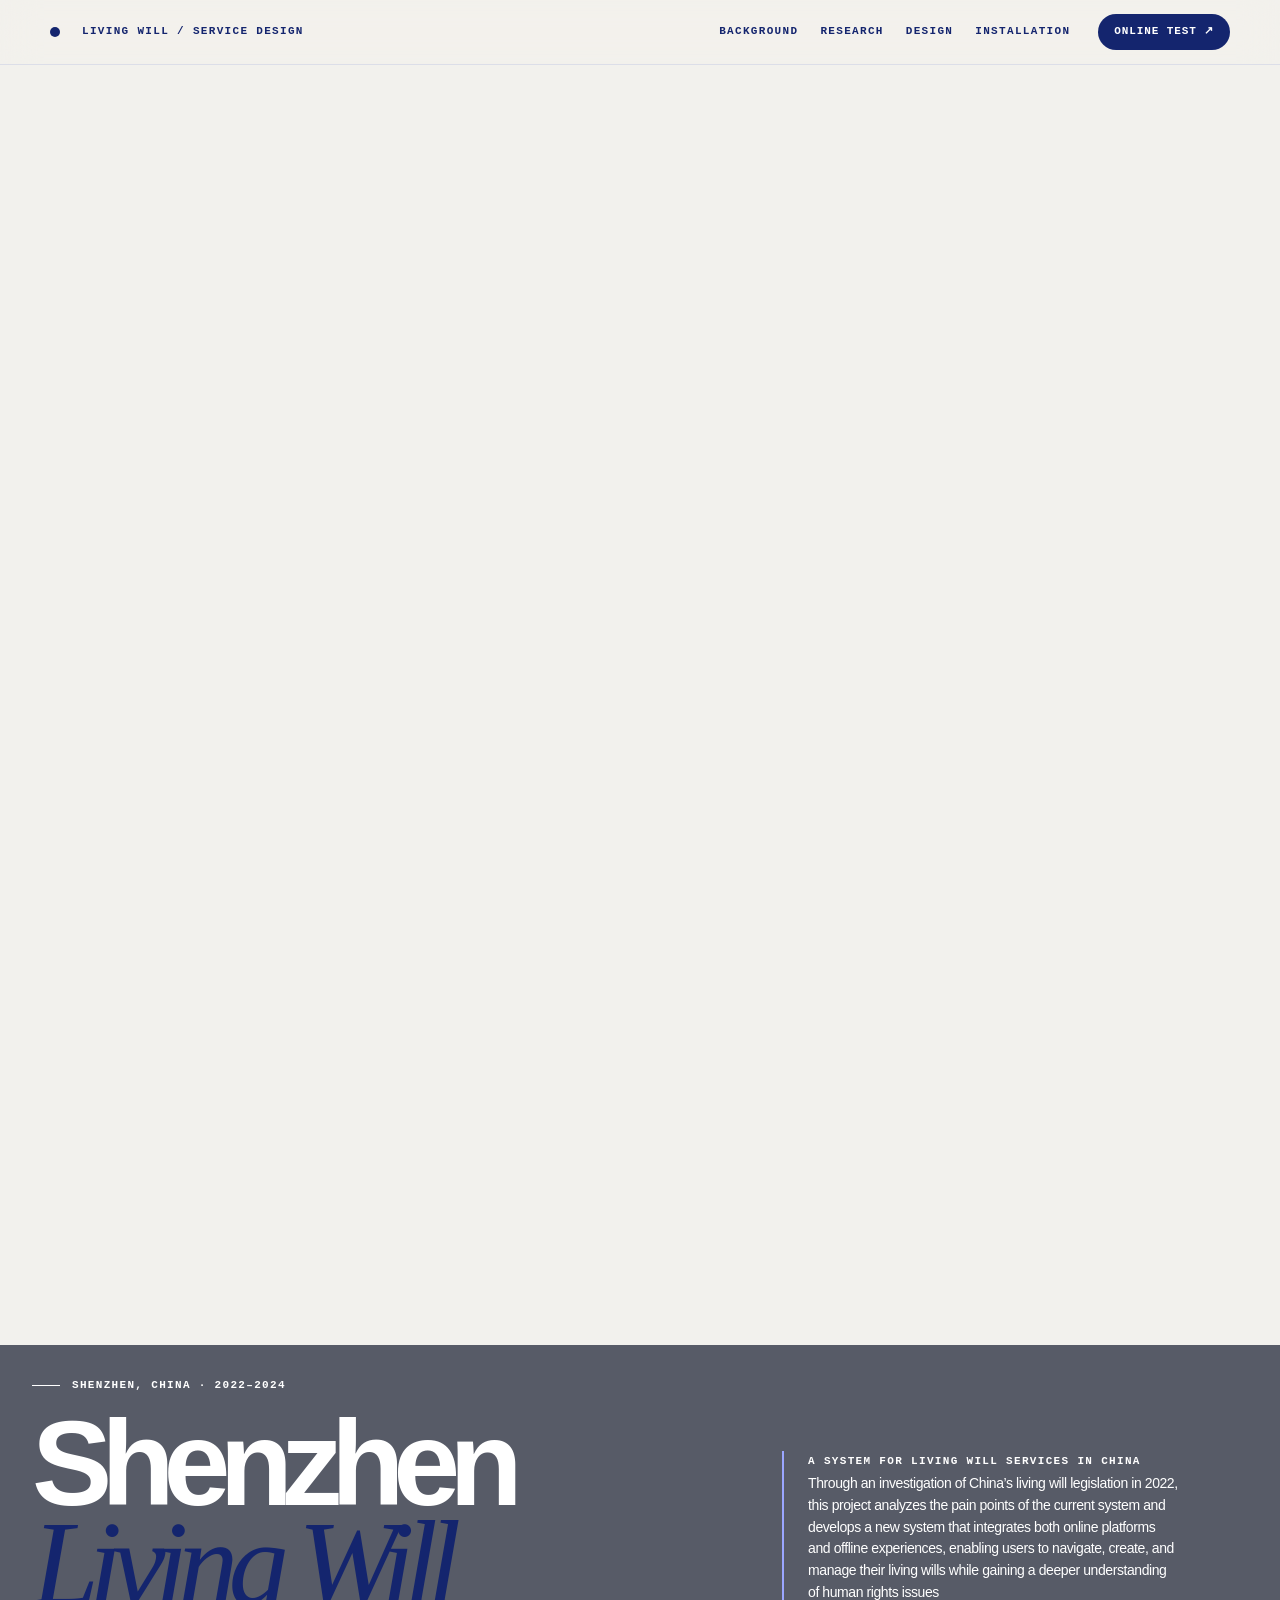
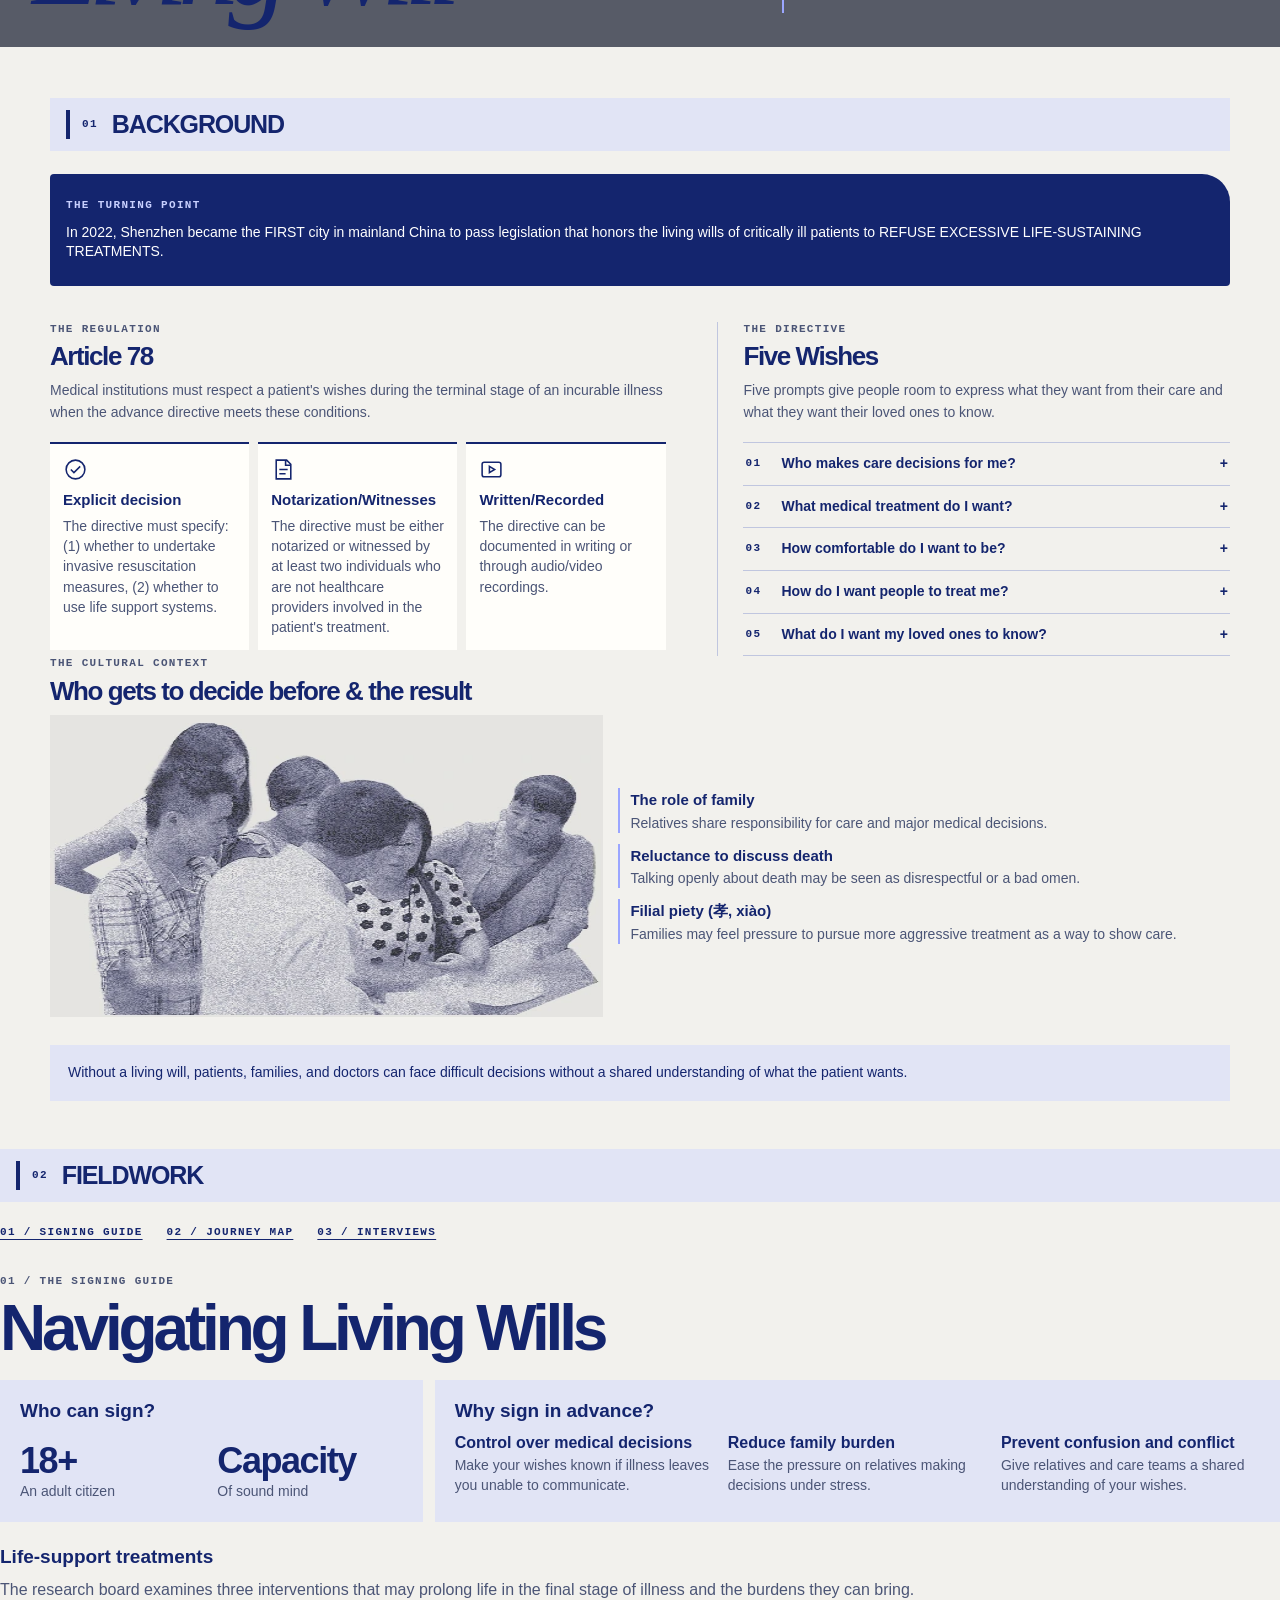
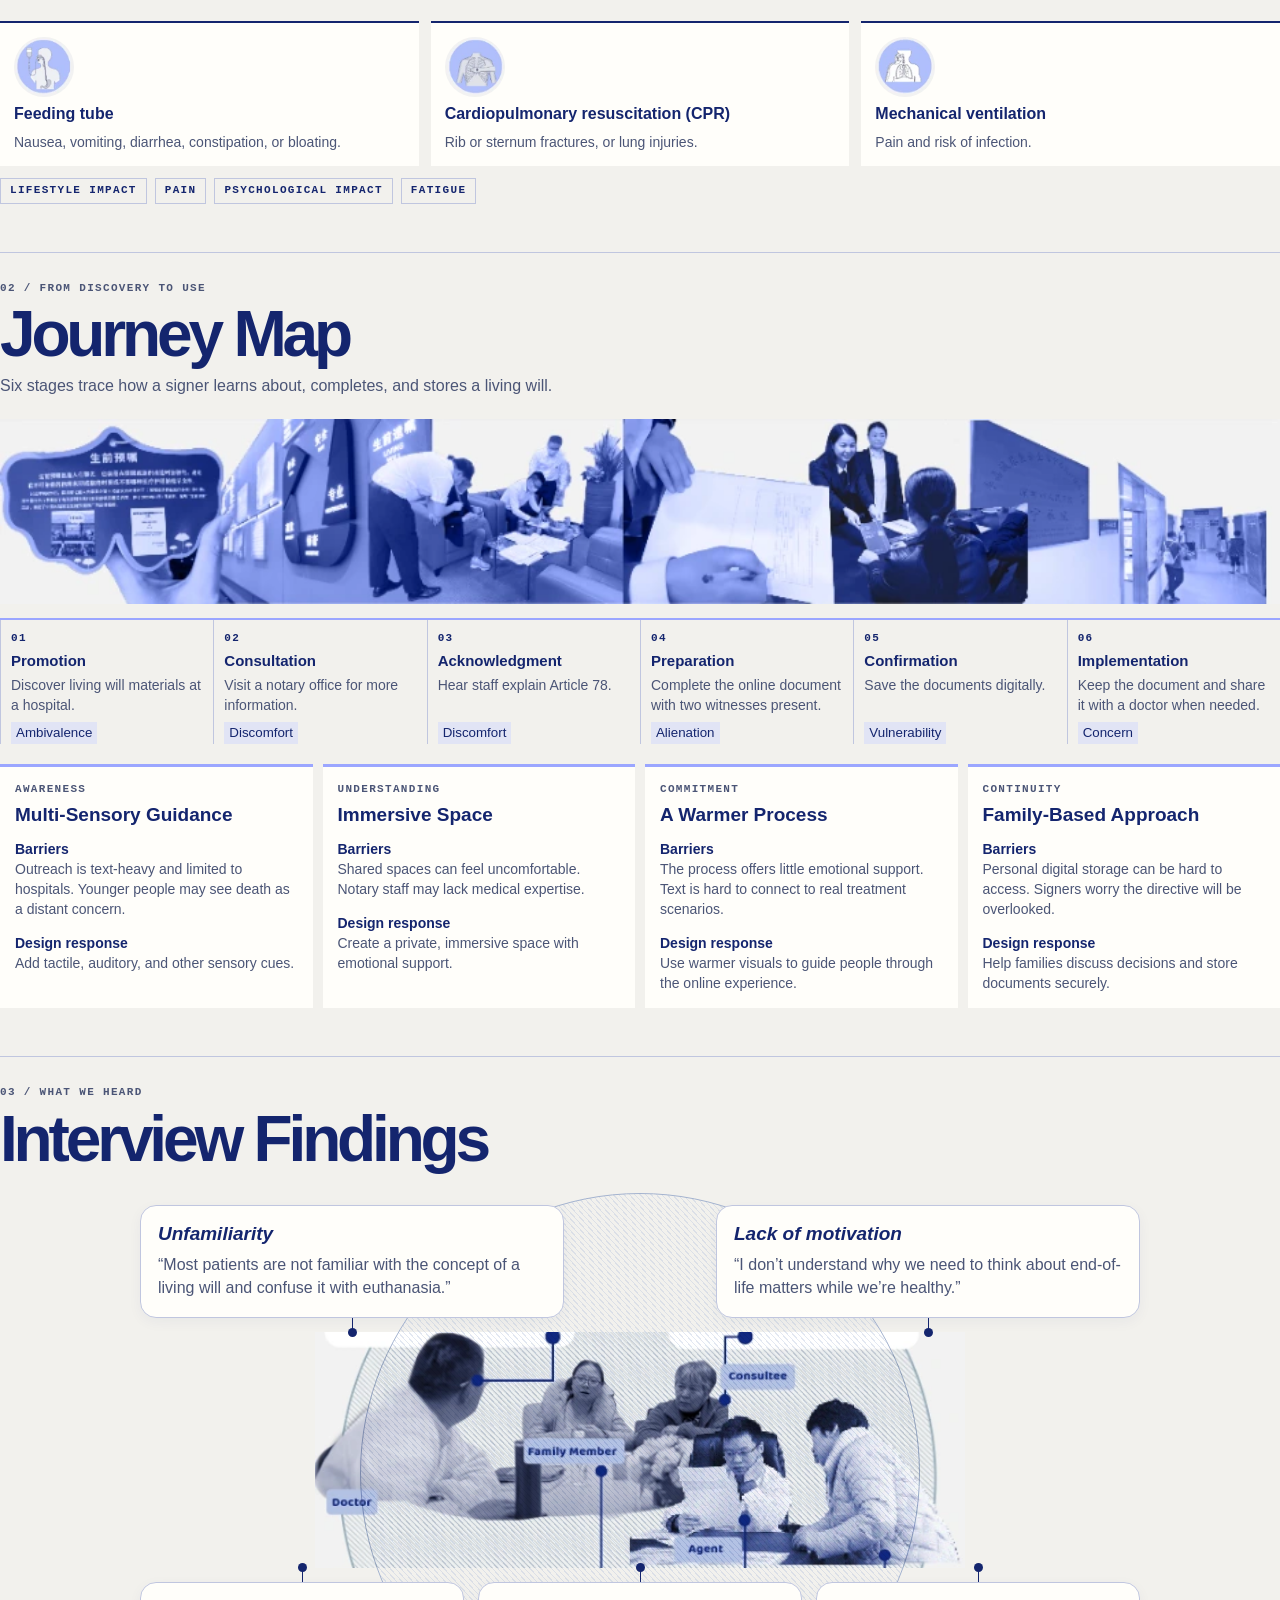
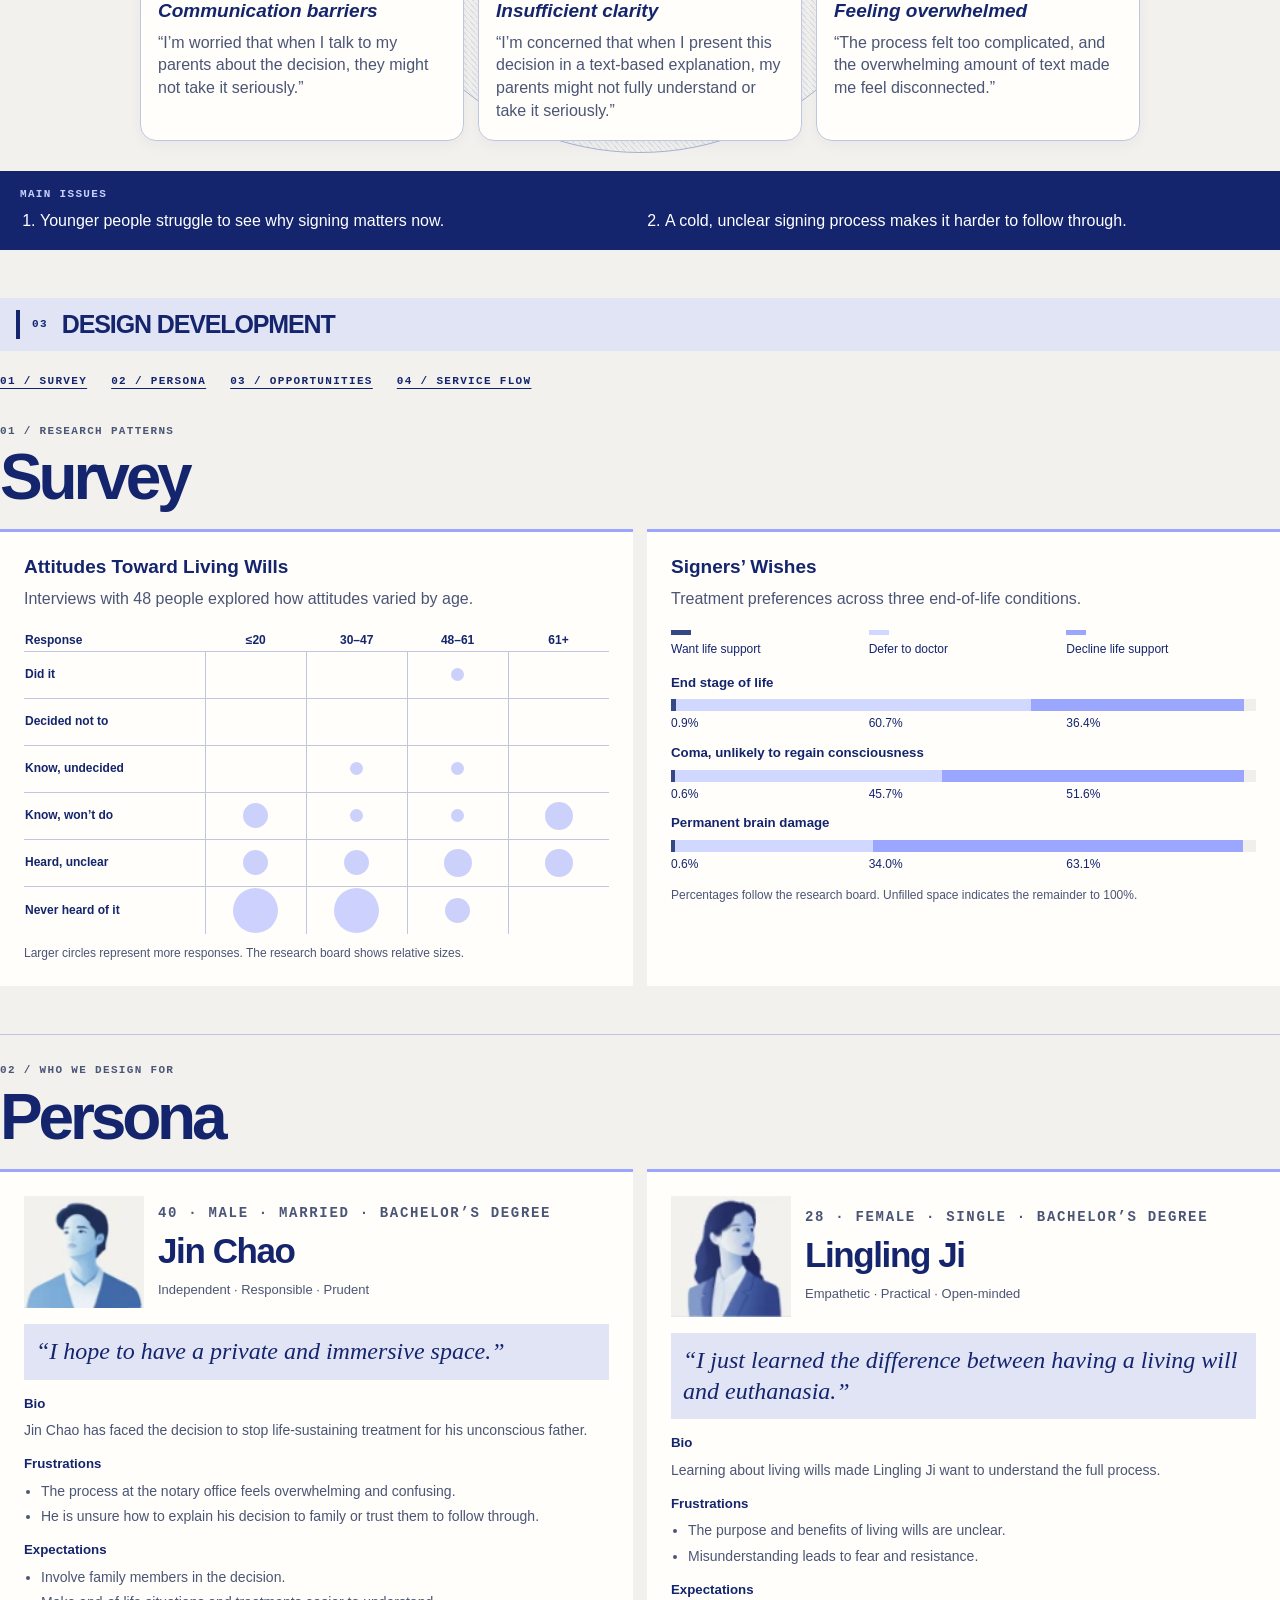
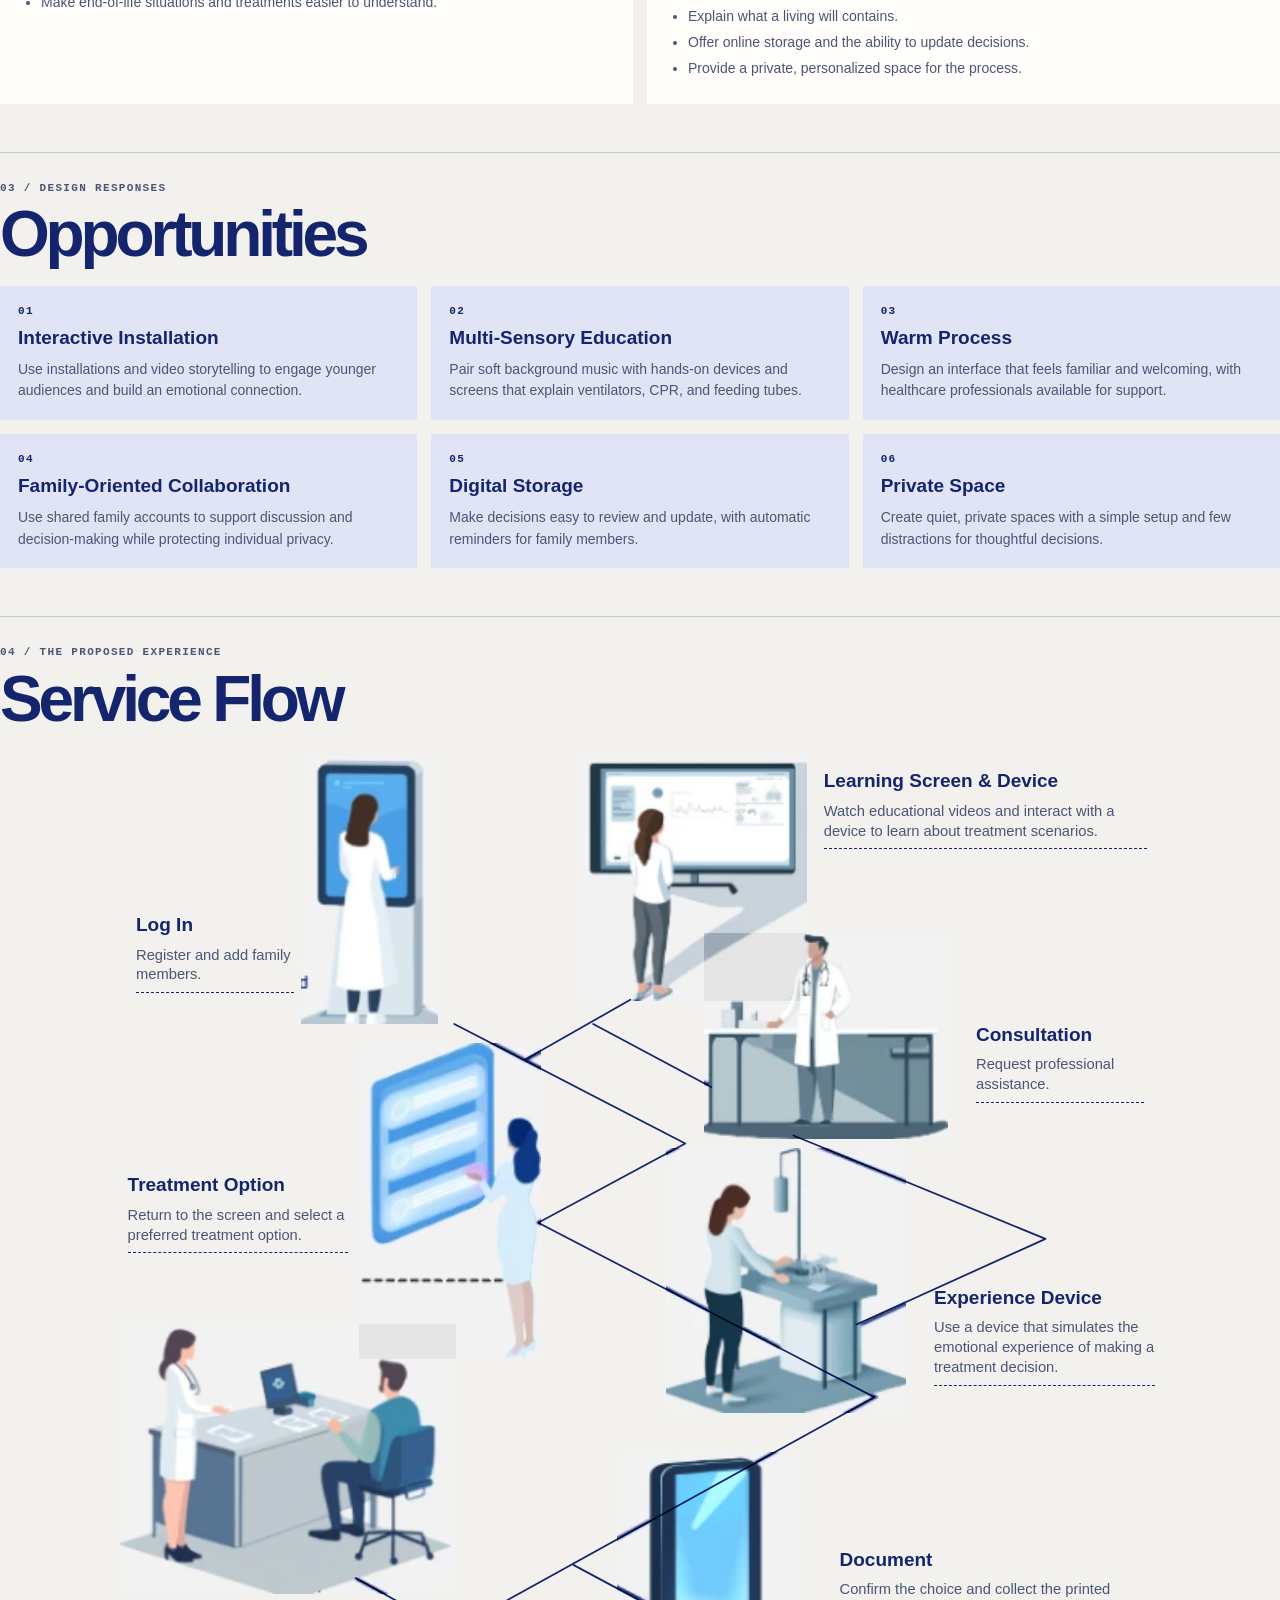
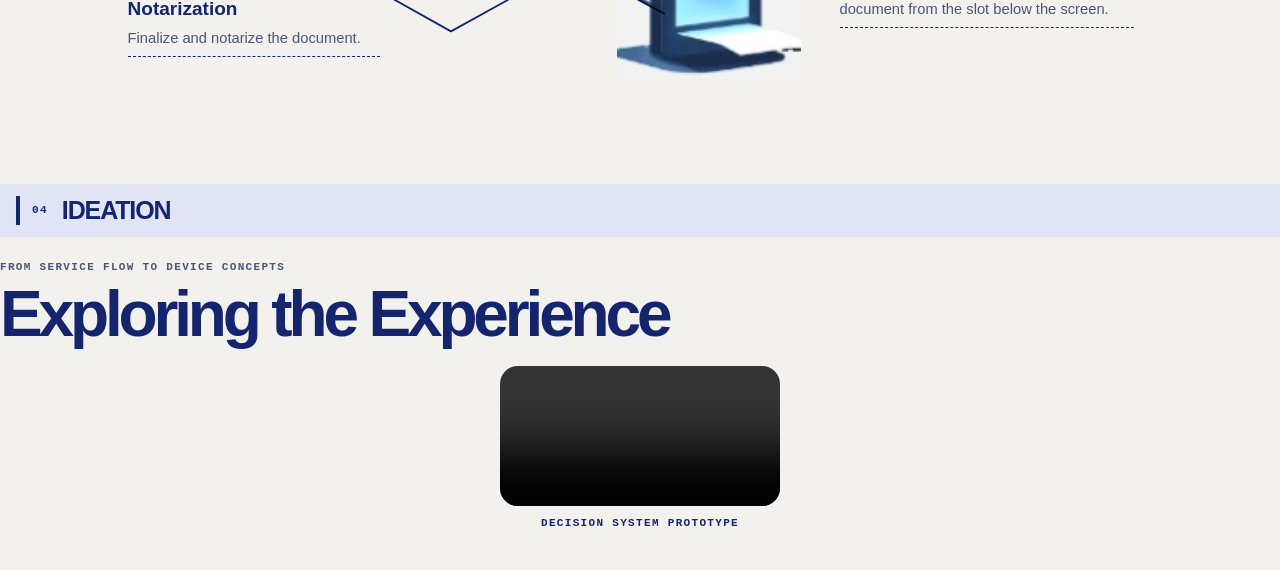
==== commit 0490ac6a: "Enhance Shenzhen Living Will website with updated design elements and content. Added responsive vide" ====
--- a/index.html
+++ b/index.html
@@ -5,21 +5,26 @@
 <title>Shenzhen Living Will · A Design Research Study</title>
 <link rel="stylesheet" href="design.css"><link rel="stylesheet" href="base.css">
 </head><body id="top">
-<div class="wrap"><header class="nav mono"><a class="mark" href="#top"><span></span> Design Research / 01</a><nav aria-label="Sections"><a href="#inspiration">Inspiration</a><a href="#research">Research</a><a href="#fieldwork">Fieldwork</a><a href="#design">Design</a><a href="#ideation">Ideation</a></nav></header></div>
+<header class="nav site-nav mono"><div class="wrap nav-bar"><a class="mark" href="#top"><span></span> LIVING WILL / SERVICE DESIGN</a><nav aria-label="Sections"><a href="#background">BACKGROUND</a><a href="#fieldwork">RESEARCH</a><a href="#design">Design</a><a href="#ideation">INSTALLATION</a><a class="play-experience" href="https://xuefengli7788.github.io/dianyun/" aria-label="Play the interactive point cloud experience">ONLINE TEST ↗</a></nav></div></header>
 <main><div class="cover-stage">
-<img class="hero-cover" src="living-will-cover.png" width="1390" height="1080" fetchpriority="high" alt="Living Will installation rendering with red anatomical projections, display plinths, and a touchscreen kiosk">
-<div class="cover-caption"><div class="hero">
-<div><div class="eyebrow mono">Shenzhen, China · 2022–2024</div><h1>Shenzhen <span>Living Will</span></h1></div>
-<div class="intro"><div class="mono">A study of end-of-life decisions</div><p>How can people make their wishes heard when they can no longer speak for themselves?</p><a href="#inspiration">Explore the study ↓</a><a class="play-experience" href="https://xuefengli7788.github.io/dianyun/" aria-label="Play the interactive point cloud experience">Play ↗</a></div>
+<picture><source media="(max-width: 640px)" srcset="手机版.png"><img class="hero-cover" src="coverpic.png" alt="Living Will installation rendering with red anatomical projections, display plinths, and a touchscreen kiosk"></picture>
+    <div class="cover-caption"><div class="hero">
+    <div><div class="eyebrow mono">Shenzhen, China · 2022–2024</div><h1>Shenzhen <span>Living Will</span></h1></div>
+    <div class="intro"><div class="mono">A System for Living Will Services in China</div>
+    <p>Through an investigation of China’s living will legislation in 2022, this project analyzes the pain points of the current system and develops a new system that integrates both online platforms and offline experiences, enabling users to navigate, create, and manage their living wills while gaining a deeper understanding of human rights issues</p></div>
 </div></div></div><div class="wrap"><div class="opening-chapters">
-<section id="inspiration" aria-labelledby="inspiration-title">
-<header class="section-head"><span class="mono">01</span><h2 id="inspiration-title">INSPIRATION</h2></header>
-<div class="callout"><div class="mono">The turning point / 2022</div><p>Shenzhen became the first city in mainland China to pass legislation recognizing living wills that refuse excessive life-sustaining treatment.</p></div>
+
+    <section id="background" aria-labelledby="background-title">
+<header class="section-head"><span class="mono">01</span><h2 id="background-title">BACKGROUND</h2></header>
+<div class="callout"><div class="mono">The turning point</div><p>In 2022, Shenzhen became the FIRST city in mainland China to pass legislation that honors the living wills of critically ill patients to REFUSE EXCESSIVE LIFE-SUSTAINING TREATMENTS.</p></div>
 <div class="opening-grid"><div><p class="mono label">The regulation</p><h3 class="sub">Article 78</h3><p class="copy">Medical institutions must respect a patient's wishes during the terminal stage of an incurable illness when the advance directive meets these conditions.</p>
 <div class="rules">
-<article><svg viewBox="0 0 24 24" aria-hidden="true"><circle cx="12" cy="12" r="9"></circle><path d="m7.5 12 3 3 6-6"></path></svg><b>Explicit decision</b><p>Specify whether to use invasive resuscitation or life support.</p></article>
-<article><svg viewBox="0 0 24 24" aria-hidden="true"><path d="M5 3h10l4 4v14H5zM14 3v5h5M8 12h8m-8 4h6"></path></svg><b>Notarization or witnesses</b><p>Use a notary or at least two witnesses outside the treating team.</p></article>
-<article><svg viewBox="0 0 24 24" aria-hidden="true"><rect x="3" y="5" width="18" height="14" rx="2"></rect><path d="m10 9 5 3-5 3z"></path></svg><b>Written or recorded</b><p>Document the directive in writing, audio, or video.</p></article>
+<article><svg viewBox="0 0 24 24" aria-hidden="true"><circle cx="12" cy="12" r="9"></circle><path d="m7.5 12 3 3 6-6"></path></svg><b>Explicit decision</b><p>The directive must specify: 
+(1) whether to undertake invasive resuscitation measures, 
+(2) whether to use life support systems.</p></article>
+<article><svg viewBox="0 0 24 24" aria-hidden="true"><path d="M5 3h10l4 4v14H5zM14 3v5h5M8 12h8m-8 4h6"></path></svg><b>Notarization/Witnesses</b><p>The directive must be either notarized or witnessed by at least two individuals who are not healthcare providers involved in the patient's treatment.</p></article>
+<article><svg viewBox="0 0 24 24" aria-hidden="true"><rect x="3" y="5" width="18" height="14" rx="2"></rect><path d="m10 9 5 3-5 3z"></path></svg><b>Written/Recorded</b><p>The directive can be documented in writing or through audio/video recordings. 
+</p></article>
 </div></div><div class="opening-context"><p class="mono label">The directive</p><h3 class="sub">Five Wishes</h3><p class="copy">Five prompts give people room to express what they want from their care and what they want their loved ones to know.</p>
 <div class="wishes">
 <details><summary><span class="mono">01</span>Who makes care decisions for me?</summary><p>Name the person you want to speak for you if you can no longer make your own medical decisions.</p></details>
@@ -27,17 +32,12 @@
 <details><summary><span class="mono">03</span>How comfortable do I want to be?</summary><p>Describe your preferences for comfort and relief.</p></details>
 <details><summary><span class="mono">04</span>How do I want people to treat me?</summary><p>Share how you would like others to care for you and spend time with you.</p></details>
 <details><summary><span class="mono">05</span>What do I want my loved ones to know?</summary><p>Leave a message for the people closest to you.</p></details>
-</div></div></div></section>
-<section id="research" aria-labelledby="research-title">
-<header class="section-head"><span class="mono">02</span><h2 id="research-title">RESEARCH</h2></header>
-<div class="research-stack"><div class="chart"><div class="chart-head"><div><p class="mono label">Policy to practice</p><h3 class="sub">Implementation</h3></div><div class="legend"><span>Consultations</span><span>Signed directives</span></div></div>
-<svg viewBox="0 0 560 108" role="img" aria-label="Schematic ribbon showing the implementation timeline from 2022 to 2024"><path d="M5 46 555 7V46Z" fill="#c4ccea"></path><path d="M5 46H555V97L325 65 156 51Z" fill="#8999ff"></path><path d="M7 24v61m171-61v61m175-61v61m200-61v61" fill="none" stroke="#233a8b" opacity=".33" stroke-dasharray="2 3"></path><g fill="#14256e" font-family="monospace" font-size="12"><text x="6" y="103">2022</text><text x="177" y="103">2023</text><text text-anchor="end" x="553" y="108">2024</text></g></svg>
-<div class="stats"><div class="stat"><b>20k</b><small>Consultations by Jan 2023</small></div><div class="stat"><b>3.3k</b><small>Signed by Apr 2024</small></div><div class="stat"><b>60+</b><small>Age group of most signers</small></div></div>
-<ol class="timeline"><li><time datetime="2022-06-23">Jun 23, 2022</time> Regulation approved</li><li><time>Jul 03</time> First living will signed</li><li><time datetime="2023-01-10">Jan 10, 2023</time> 20k consultations</li><li><time datetime="2024-04-01">Apr 01, 2024</time> 3.3k living wills signed</li></ol></div>
-<div class="opening-context"><p class="mono label">The cultural context</p><h3 class="sub">Who gets to decide?</h3><p class="copy">Family members often take a central role in medical decisions. Cultural taboos can make it difficult to discuss end-of-life wishes openly.</p>
+</div></div></div>
+
+<div class="opening-context"><p class="mono label">The cultural context</p><h3 class="sub">Who gets to decide before & the result</h3>
 <div class="culture"><img src="family.webp" width="450" height="302" alt="Duotone photograph of a family gathered around a seated relative"><div class="themes"><div><b>The role of family</b><p>Relatives share responsibility for care and major medical decisions.</p></div><div><b>Reluctance to discuss death</b><p>Talking openly about death may be seen as disrespectful or a bad omen.</p></div><div><b>Filial piety (孝, xiào)</b><p>Families may feel pressure to pursue more aggressive treatment as a way to show care.</p></div></div></div>
 <p class="end">Without a living will, patients, families, and doctors can face difficult decisions without a shared understanding of what the patient wants.</p></div></div></section></div>
-<section id="fieldwork" class="fieldwork" aria-labelledby="fieldwork-title"><header class="section-head"><span class="mono">03</span><h2 id="fieldwork-title">FIELDWORK</h2></header>
+<section id="fieldwork" class="fieldwork" aria-labelledby="fieldwork-title"><header class="section-head"><span class="mono">02</span><h2 id="fieldwork-title">FIELDWORK</h2></header>
 <nav class="field-nav mono" aria-label="Fieldwork sections"><a href="#signing-guide">01 / Signing guide</a><a href="#journey">02 / Journey map</a><a href="#interviews">03 / Interviews</a></nav>
 <section id="signing-guide" class="field-chapter" aria-labelledby="signing-title"><div class="field-heading"><p class="mono label">01 / The signing guide</p><h3 id="signing-title">Navigating Living Wills</h3></div>
 <div class="guide-grid"><div class="guide-box"><h4>Who can sign?</h4><div class="eligibility"><p><strong>18+</strong>An adult citizen</p><p><strong>Capacity</strong>Of sound mind</p></div></div>
@@ -55,7 +55,7 @@
 <div class="interview-diagram"><div class="interview-circle" aria-hidden="true"></div><img class="interview-photo" src="interview-people.webp" width="574" height="209" alt="Original interview collage showing a doctor, family members, a notary agent, and consultees" loading="lazy">
 <article class="interview-quote"><h4>Unfamiliarity</h4><blockquote>Most patients are not familiar with the concept of a living will and confuse it with euthanasia.</blockquote></article><article class="interview-quote"><h4>Lack of motivation</h4><blockquote>I don’t understand why we need to think about end-of-life matters while we’re healthy.</blockquote></article><article class="interview-quote"><h4>Communication barriers</h4><blockquote>I’m worried that when I talk to my parents about the decision, they might not take it seriously.</blockquote></article><article class="interview-quote"><h4>Insufficient clarity</h4><blockquote>I’m concerned that when I present this decision in a text-based explanation, my parents might not fully understand or take it seriously.</blockquote></article><article class="interview-quote"><h4>Feeling overwhelmed</h4><blockquote>The process felt too complicated, and the overwhelming amount of text made me feel disconnected.</blockquote></article></div>
 <div class="field-summary"><p class="mono">Main issues</p><ol><li>Younger people struggle to see why signing matters now.</li><li>A cold, unclear signing process makes it harder to follow through.</li></ol></div></section></section>
-<section id="design" class="fieldwork design" aria-labelledby="design-title"><header class="section-head"><span class="mono">04</span><h2 id="design-title">DESIGN DEVELOPMENT</h2></header>
+<section id="design" class="fieldwork design" aria-labelledby="design-title"><header class="section-head"><span class="mono">03</span><h2 id="design-title">DESIGN DEVELOPMENT</h2></header>
 <nav class="field-nav mono" aria-label="Design development sections"><a href="#survey">01 / Survey</a><a href="#persona">02 / Persona</a><a href="#opportunity">03 / Opportunities</a><a href="#service-flow">04 / Service Flow</a></nav>
 <section id="survey" class="field-chapter" aria-labelledby="survey-title"><div class="field-heading"><p class="mono label">01 / Research patterns</p><h3 id="survey-title">Survey</h3></div><div class="survey-grid">
 <article><h4>Attitudes Toward Living Wills</h4><p class="copy">Interviews with 48 people explored how attitudes varied by age.</p><table class="bubble-table" aria-label="Relative response frequency by age group"><thead><tr><th scope="col">Response</th><th scope="col">≤20</th><th scope="col">30–47</th><th scope="col">48–61</th><th scope="col">61+</th></tr></thead><tbody>
@@ -85,12 +85,11 @@
 <li class="service-notarization"><span class="service-num mono">06</span><div class="service-visual"><img src="flow-notarization.webp" width="208" height="167" alt="" loading="lazy"></div><div class="service-copy"><h4>Notarization</h4><p>Finalize and notarize the document.</p></div></li>
 <li class="service-document"><span class="service-num mono">07</span><div class="service-visual"><img src="flow-document.webp" width="114" height="141" alt="" loading="lazy"></div><div class="service-copy"><h4>Document</h4><p>Confirm the choice and collect the printed document from the slot below the screen.</p></div></li>
 </ol></div></section></section>
-<section id="ideation" class="fieldwork ideation" aria-labelledby="ideation-title"><header class="section-head"><span class="mono">05</span><h2 id="ideation-title">IDEATION</h2></header><div class="field-heading"><p class="mono label">From service flow to device concepts</p><h3>Exploring the Experience</h3></div><div class="ideation-board">
+<section id="ideation" class="fieldwork ideation" aria-labelledby="ideation-title"><header class="section-head"><span class="mono">04</span><h2 id="ideation-title">IDEATION</h2></header><div class="field-heading"><p class="mono label">From service flow to device concepts</p><h3>Exploring the Experience</h3></div><figure class="decision-demo"><video src="decision-demo.mp4" controls playsinline preload="metadata"></video><figcaption class="mono">Decision system prototype</figcaption></figure><div class="ideation-board">
 <svg class="ideation-art" viewBox="0 125 1522 1363" role="img" aria-label="Original composition combining an anatomical collage, a touchscreen kiosk sketch, and a physical experience device sketch"><defs><clipPath id="ideation-art-only"><path clip-rule="evenodd" d="M0 125H1522V1488H0Z M34 128H965V225H34Z M974 130H1500V273H974Z M1171 1107H1515V1289H1171Z"></path></clipPath></defs><image href="ideation-composition.webp" width="1522" height="1488" clip-path="url(#ideation-art-only)"></image></svg>
 <article class="ideation-concept ideation-learning"><div class="ideation-copy"><h4>Learning Device</h4><p>Simulates three types of treatment and shows which organs each one may affect.</p></div></article>
 <article class="ideation-concept ideation-decision"><div class="ideation-copy"><h4>Decision System</h4><p>A touchscreen interface uses blue as its primary color and flat illustrations to guide users through treatment choices.</p></div></article>
 <article class="ideation-concept ideation-experience"><div class="ideation-copy"><h4>Experience Device</h4><p>The physical interaction draws on extubation, the removal of a breathing tube.</p></div></article>
 </div></section></div></main>
 <div class="wrap"><footer class="foot mono"><span>Shenzhen Living Will / Design Research</span><a href="#top">Back to top ↑</a></footer></div>
-<nav class="jump-nav mono" aria-label="Page shortcuts"><a href="#inspiration">Inspiration</a><a href="#research">Research</a><a href="#fieldwork">Fieldwork</a><a href="#design">Design Development</a><a href="#ideation">Ideation</a><a href="#top">Back to top ↑</a></nav>
 </body></html>
--- a/design.css
+++ b/design.css
@@ -66,6 +66,9 @@
 }
 @media(max-width:680px){.survey-grid,.persona-grid,.idea-grid{grid-template-columns:1fr}.bubble-table td{height:42px}}
 
+.decision-demo{width:min(280px,100%);margin:0 auto clamp(28px,4vw,48px)}
+.decision-demo video{display:block;width:100%;height:auto;border-radius:18px;background:#e8e9ee}
+.decision-demo figcaption{margin-top:10px;text-align:center}
 .ideation-board{position:relative;background:#fdfdfd;border:1px solid var(--line)}
 .ideation-art{display:none}
 .ideation-concept{padding:16px}
@@ -85,38 +88,27 @@
 }
 
 .cover-stage{display:grid;margin-bottom:clamp(24px,4vw,56px)}
-.hero-cover,.cover-caption{grid-area:1/1}
 .hero-cover{display:block;width:100%;height:auto}
-.cover-caption{align-self:end;position:relative;background:rgba(12,19,38,.67);color:#fff}
+.cover-caption{position:relative;background:rgba(12,19,38,.67);color:#fff}
 .cover-caption .hero{width:min(1350px,calc(100% - 64px));margin-inline:auto;padding:clamp(14px,2.6vw,36px) 0;grid-template-columns:minmax(0,1.5fr) minmax(0,1fr);gap:clamp(12px,4vw,56px)}
 .cover-caption h1{font-size:clamp(32px,5.8vw,85px);line-height:1;margin:6px 0 0}
 .cover-caption h1 span{display:inline;color:inherit}
-.cover-caption .intro p{font-size:clamp(14px,1.7vw,23px);margin:4px 0 6px}
+.cover-caption .intro p{font-size:14px;line-height:1.55;margin:4px 0 6px}
 @media(max-width:640px){
   .cover-caption .hero{width:calc(100% - 32px);grid-template-columns:1fr;gap:8px;padding:10px 0}
   .cover-caption h1{font-size:clamp(24px,7vw,42px);margin-top:3px}
-  .cover-caption .intro p{font-size:13px;line-height:1.24;margin:2px 0}
+  .cover-caption .intro p{margin:2px 0}
   .cover-caption .intro a{font-size:11px}
   .cover-caption .mono{font-size:9px}
 }
 
-.jump-nav{position:fixed;z-index:10;left:50%;bottom:max(12px,env(safe-area-inset-bottom));transform:translateX(-50%);display:flex;align-items:center;gap:10px;width:max-content;max-width:calc(100% - 24px);padding:6px 10px;background:rgba(255,255,255,.72);backdrop-filter:blur(12px);border:1px solid var(--line);border-radius:10px;box-shadow:0 5px 20px #14256e22}
-.jump-nav a{display:flex;align-items:center;min-height:36px;padding-inline:5px;white-space:nowrap;text-decoration:none}
-.jump-nav a:hover{text-decoration:underline;text-underline-offset:3px}
-.jump-nav a:last-child{border-left:1px solid var(--line);padding-left:12px}
-.foot{padding-bottom:calc(80px + env(safe-area-inset-bottom))}
-@media(max-width:650px){
-  .jump-nav{flex-wrap:wrap;justify-content:center;gap:0 6px;font-size:10px}
-  .jump-nav a:last-child{border-left:0;padding-left:5px}
-  .foot{padding-bottom:calc(132px + env(safe-area-inset-bottom))}
-}
-
 .opening-chapters{display:grid;gap:clamp(32px,5vw,68px)}
+.opening-chapters .callout,.opening-chapters .copy,.opening-chapters .end,.opening-chapters .rules p,.opening-chapters .themes p,.opening-chapters details p,.opening-chapters .timeline{font-size:14px}
 .opening-grid{display:grid;grid-template-columns:minmax(0,1.2fr) minmax(0,1fr);align-items:start;gap:clamp(22px,4vw,54px)}
-.opening-chapters .callout{margin-bottom:clamp(20px,3vw,36px)}
-.opening-chapters .callout p{max-width:64ch}
+.opening-chapters .callout{margin-bottom:clamp(20px,3vw,36px);padding-left:16px;padding-right:16px}
+.opening-chapters .callout p{max-width:none;margin-left:0;margin-right:0;text-align:start}
 .opening-grid .opening-context{border-left:1px solid var(--line);padding-left:clamp(16px,2vw,30px)}
-.research-stack{display:grid;gap:clamp(24px,4vw,48px)}
+.research-stack{display:grid;gap:clamp(24px,4vw,48px);margin-top:clamp(32px,5vw,68px)}
 .research-stack .opening-context{border-top:1px solid var(--line);padding-top:clamp(16px,2.5vw,30px)}
 .research-stack .copy{max-width:70ch}
 .research-stack .culture{grid-template-columns:minmax(0,450px) minmax(0,1fr);gap:clamp(16px,3vw,40px);align-items:center}
@@ -128,9 +120,12 @@
   .opening-grid .opening-context{border-left:0;border-top:1px solid var(--line);padding:16px 0 0}
 }
 
-.cover-caption .intro .play-experience{display:inline-flex;align-items:center;justify-content:center;min-height:44px;padding:9px 23px;margin-left:18px;border:1px solid rgba(255,255,255,.8);border-radius:3px;background:rgba(255,255,255,.14);color:white;text-decoration:none;font-size:14px;letter-spacing:.08em}
-.cover-caption .intro .play-experience:hover{background:rgba(255,255,255,.28)}
-@media(max-width:640px){.cover-caption .intro .play-experience{min-height:36px;padding:5px 17px;font-size:12px}}
+html{scroll-padding-top:76px}
+.site-nav.nav{position:sticky;top:0;z-index:30;display:block;padding:0;border-bottom:1px solid rgba(192,198,223,.45);background:rgba(242,241,237,.55);-webkit-backdrop-filter:blur(18px) saturate(1.5);backdrop-filter:blur(18px) saturate(1.5)}
+.nav-bar{display:flex;justify-content:space-between;align-items:center;gap:20px;padding:14px 0}
+.site-nav .play-experience{display:inline-flex;align-items:center;justify-content:center;min-height:36px;margin-left:6px;padding:8px 16px;border-radius:999px;background:var(--ink);color:#fff;text-decoration:none;letter-spacing:.08em}
+.site-nav .play-experience:hover{background:#24368a;text-decoration:none}
+@media(max-width:680px){.nav-bar{align-items:flex-start;padding:12px 0}.site-nav .play-experience{min-height:32px;padding:6px 12px}}
 
 /* Keep the complete original concept board on narrow screens. */
 @media(max-width:849px){.ideation-art{display:block;width:100%;height:auto}.ideation-concept{border-top:1px solid var(--line)}}
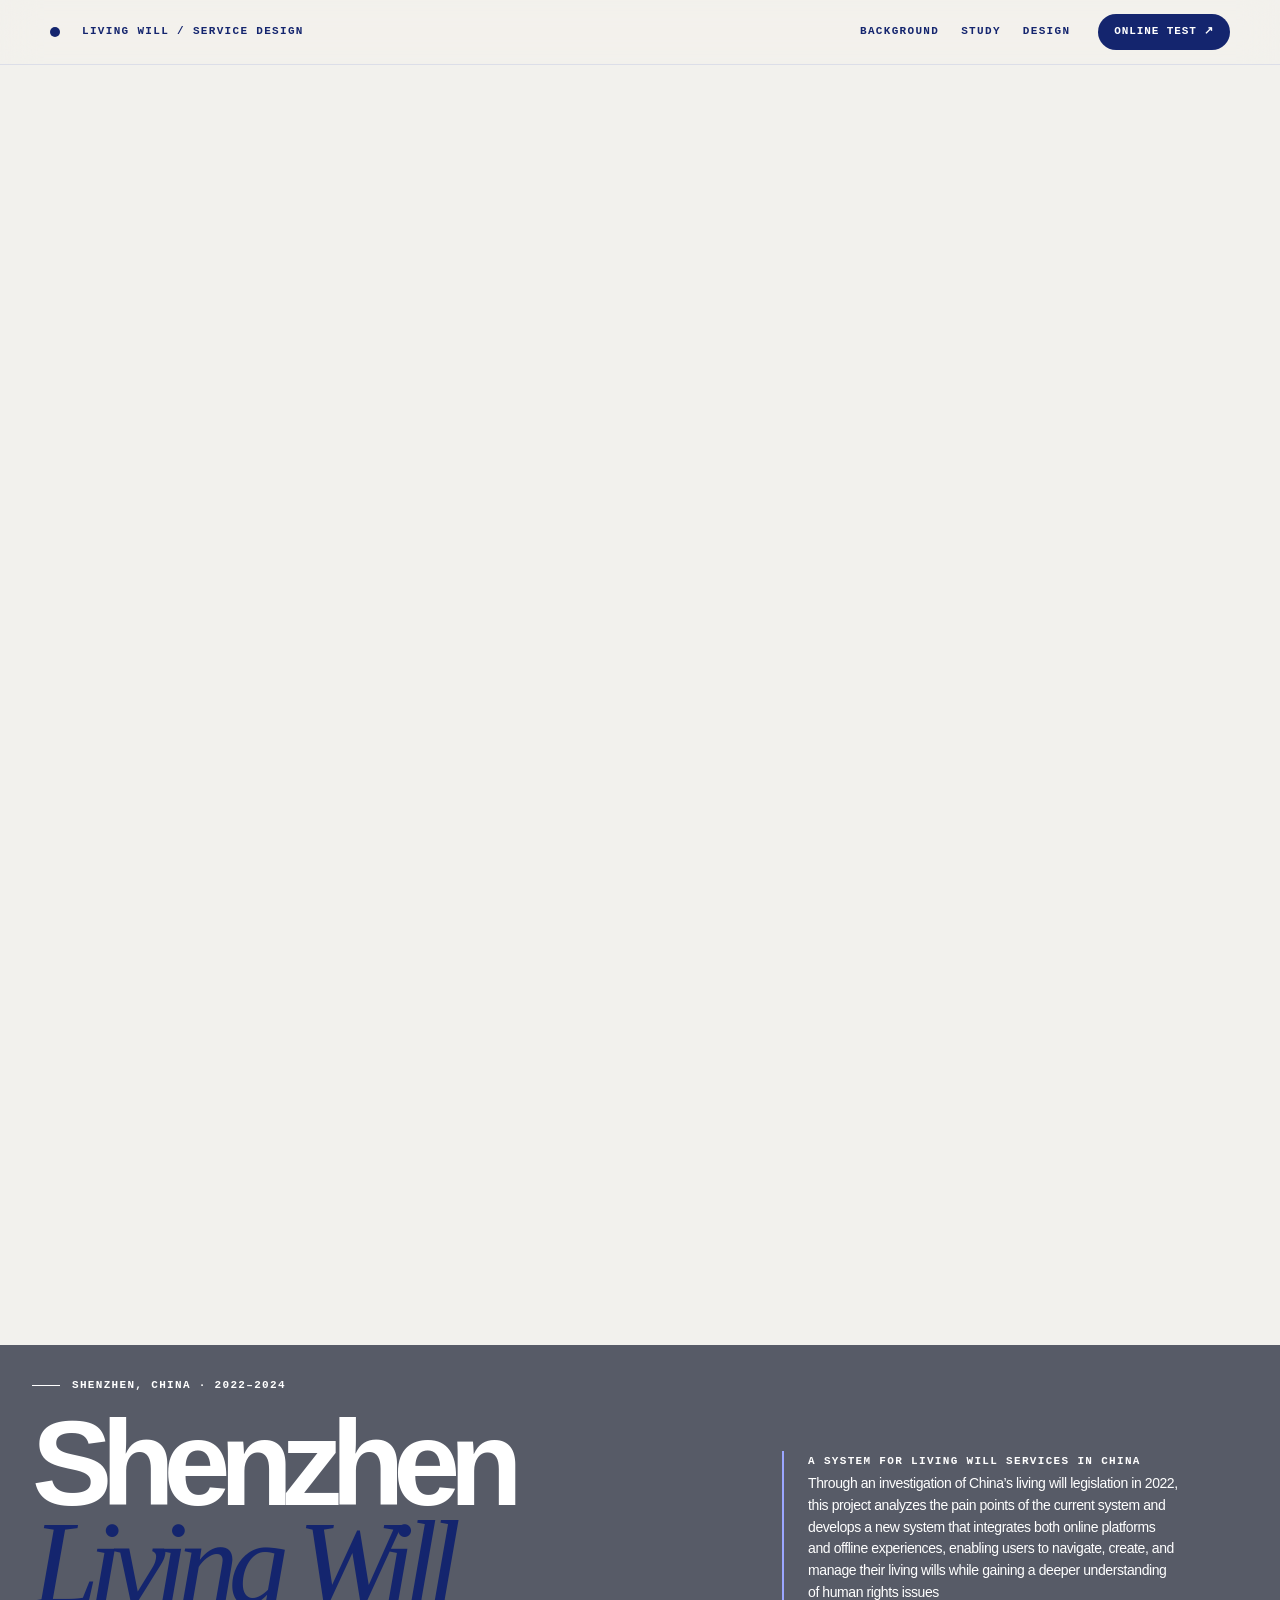
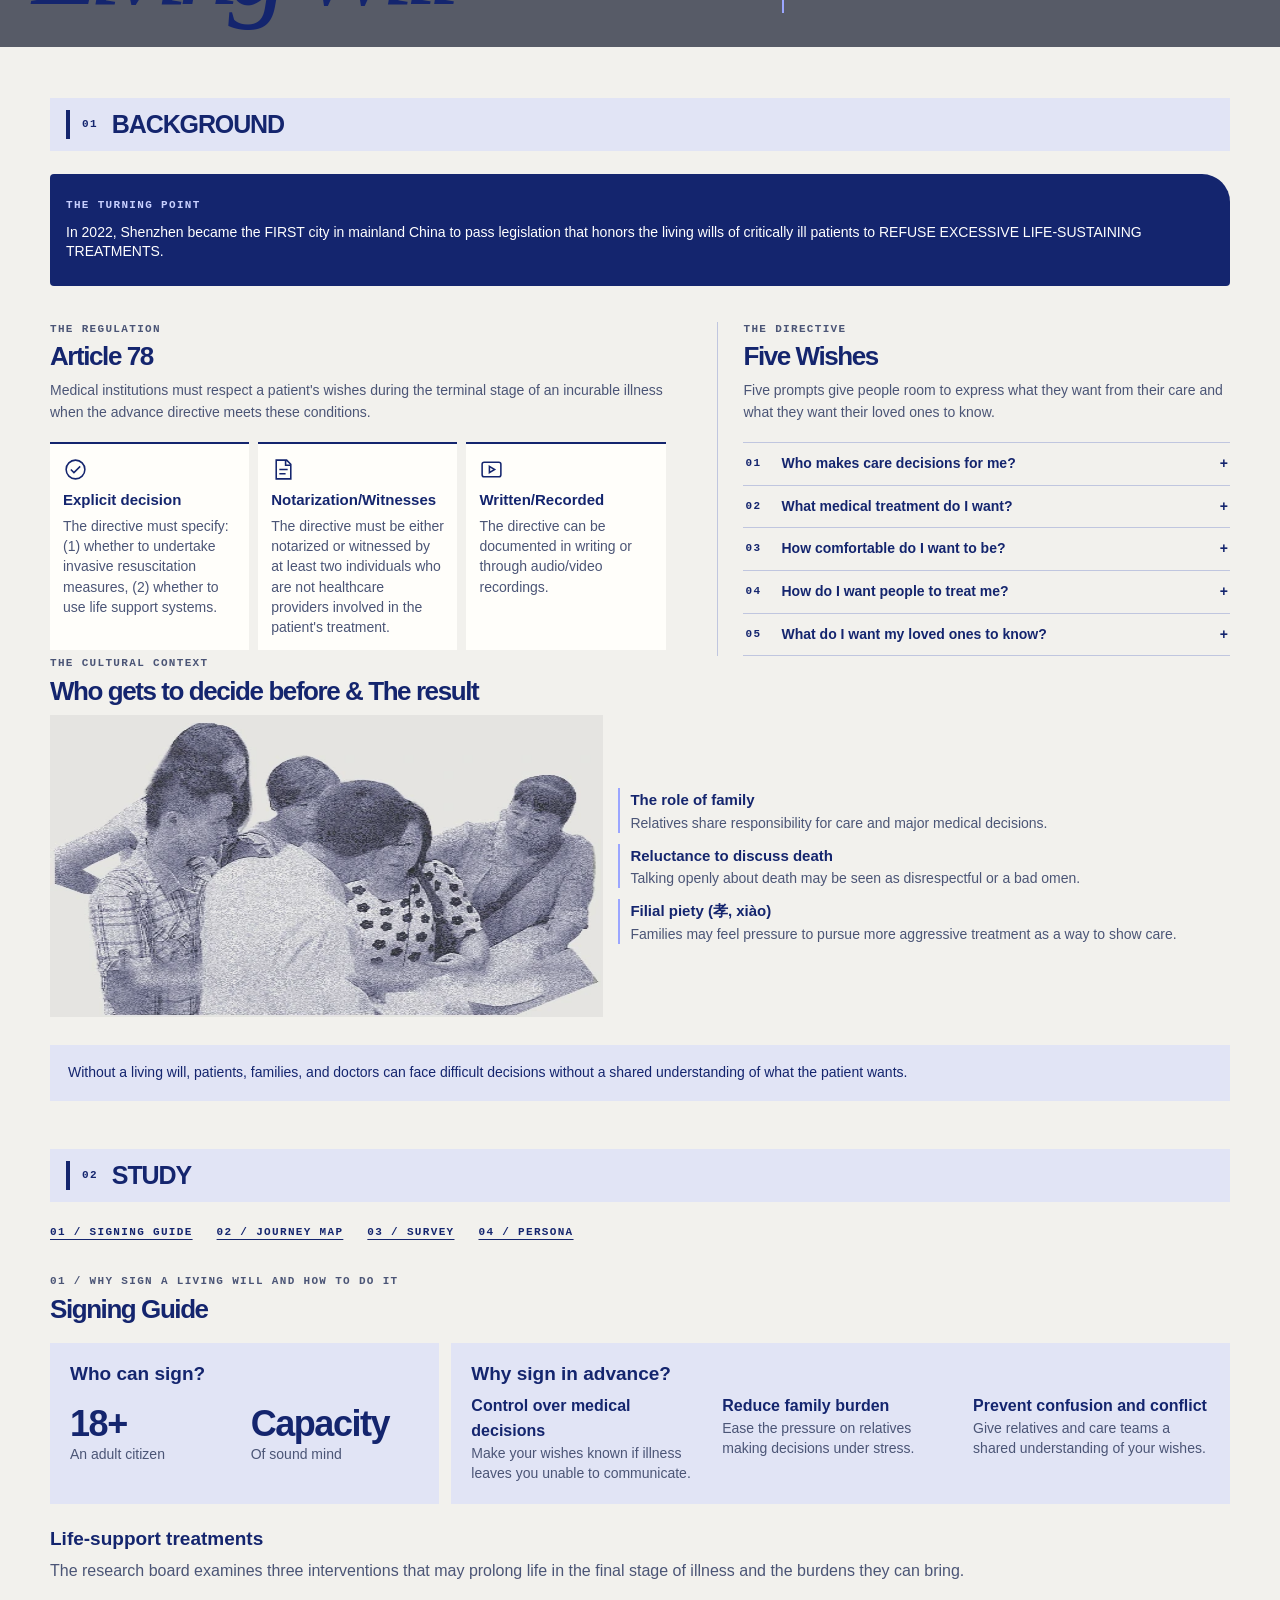
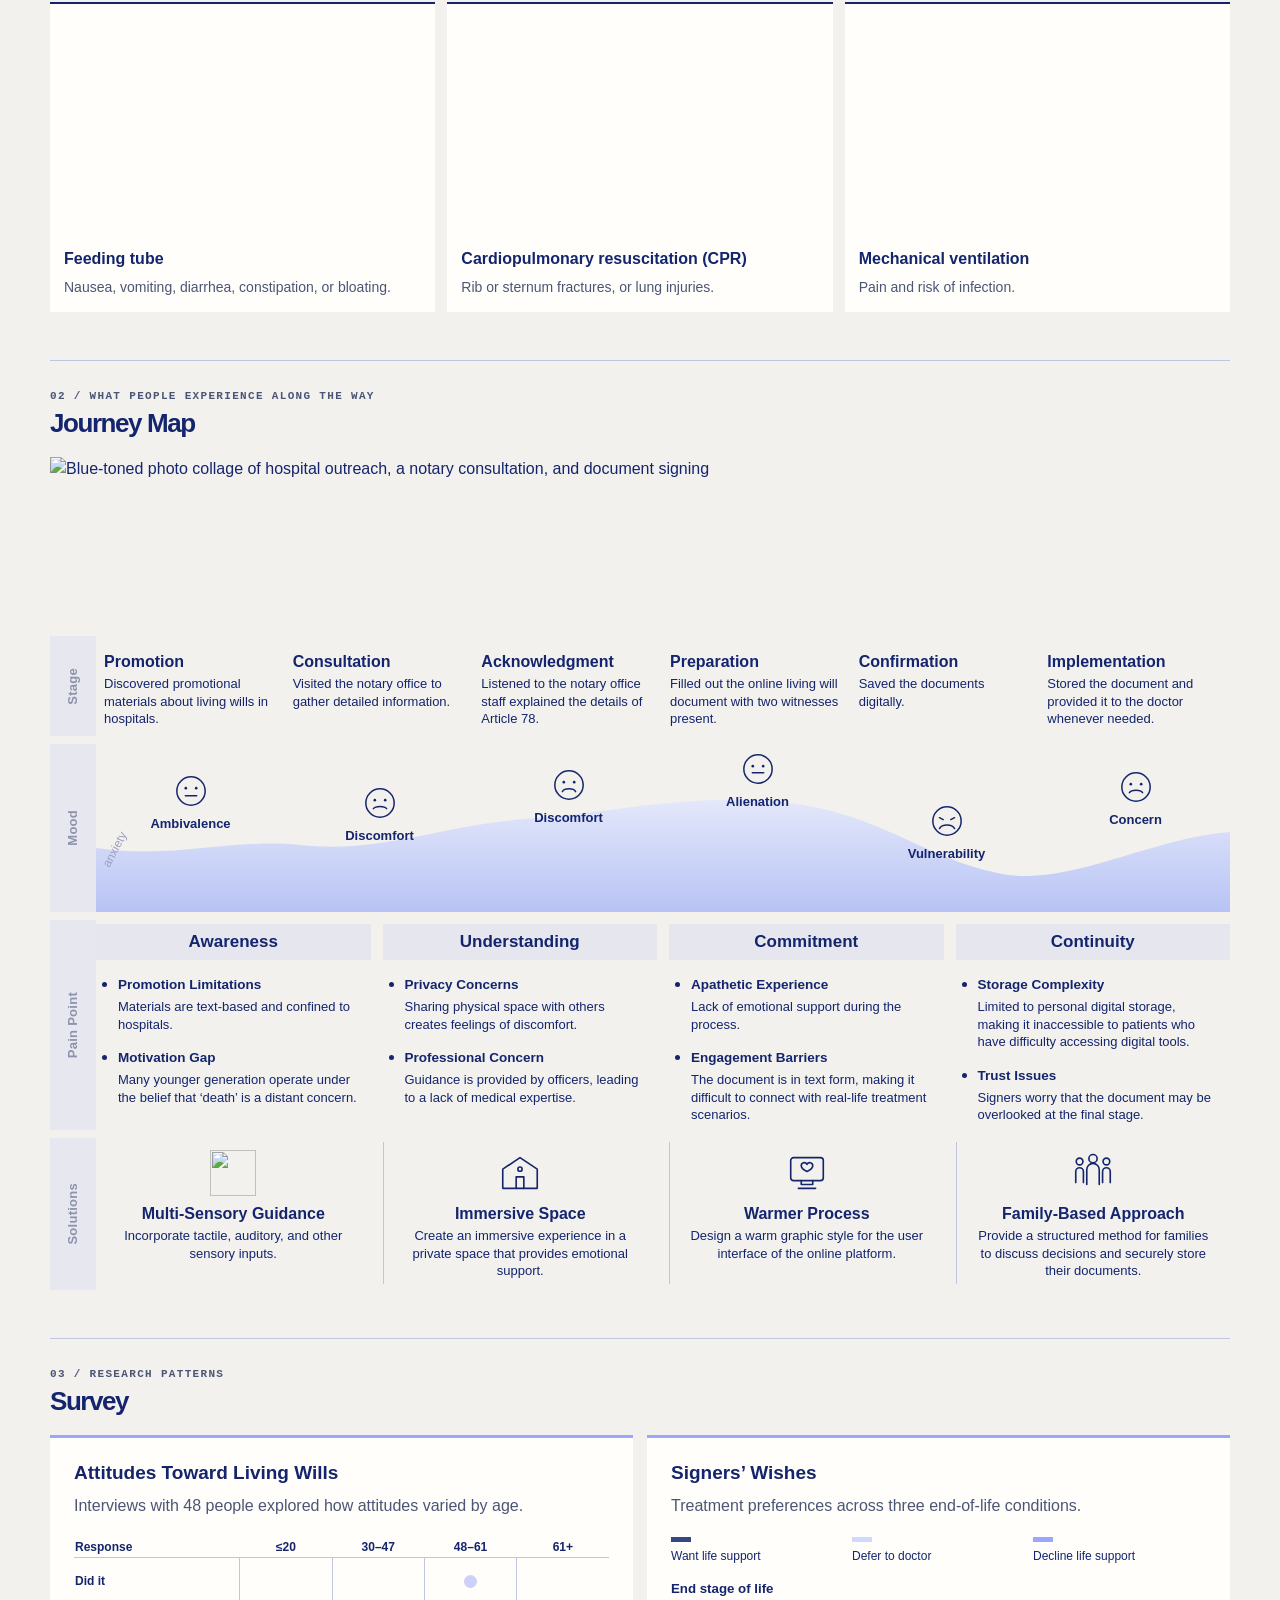
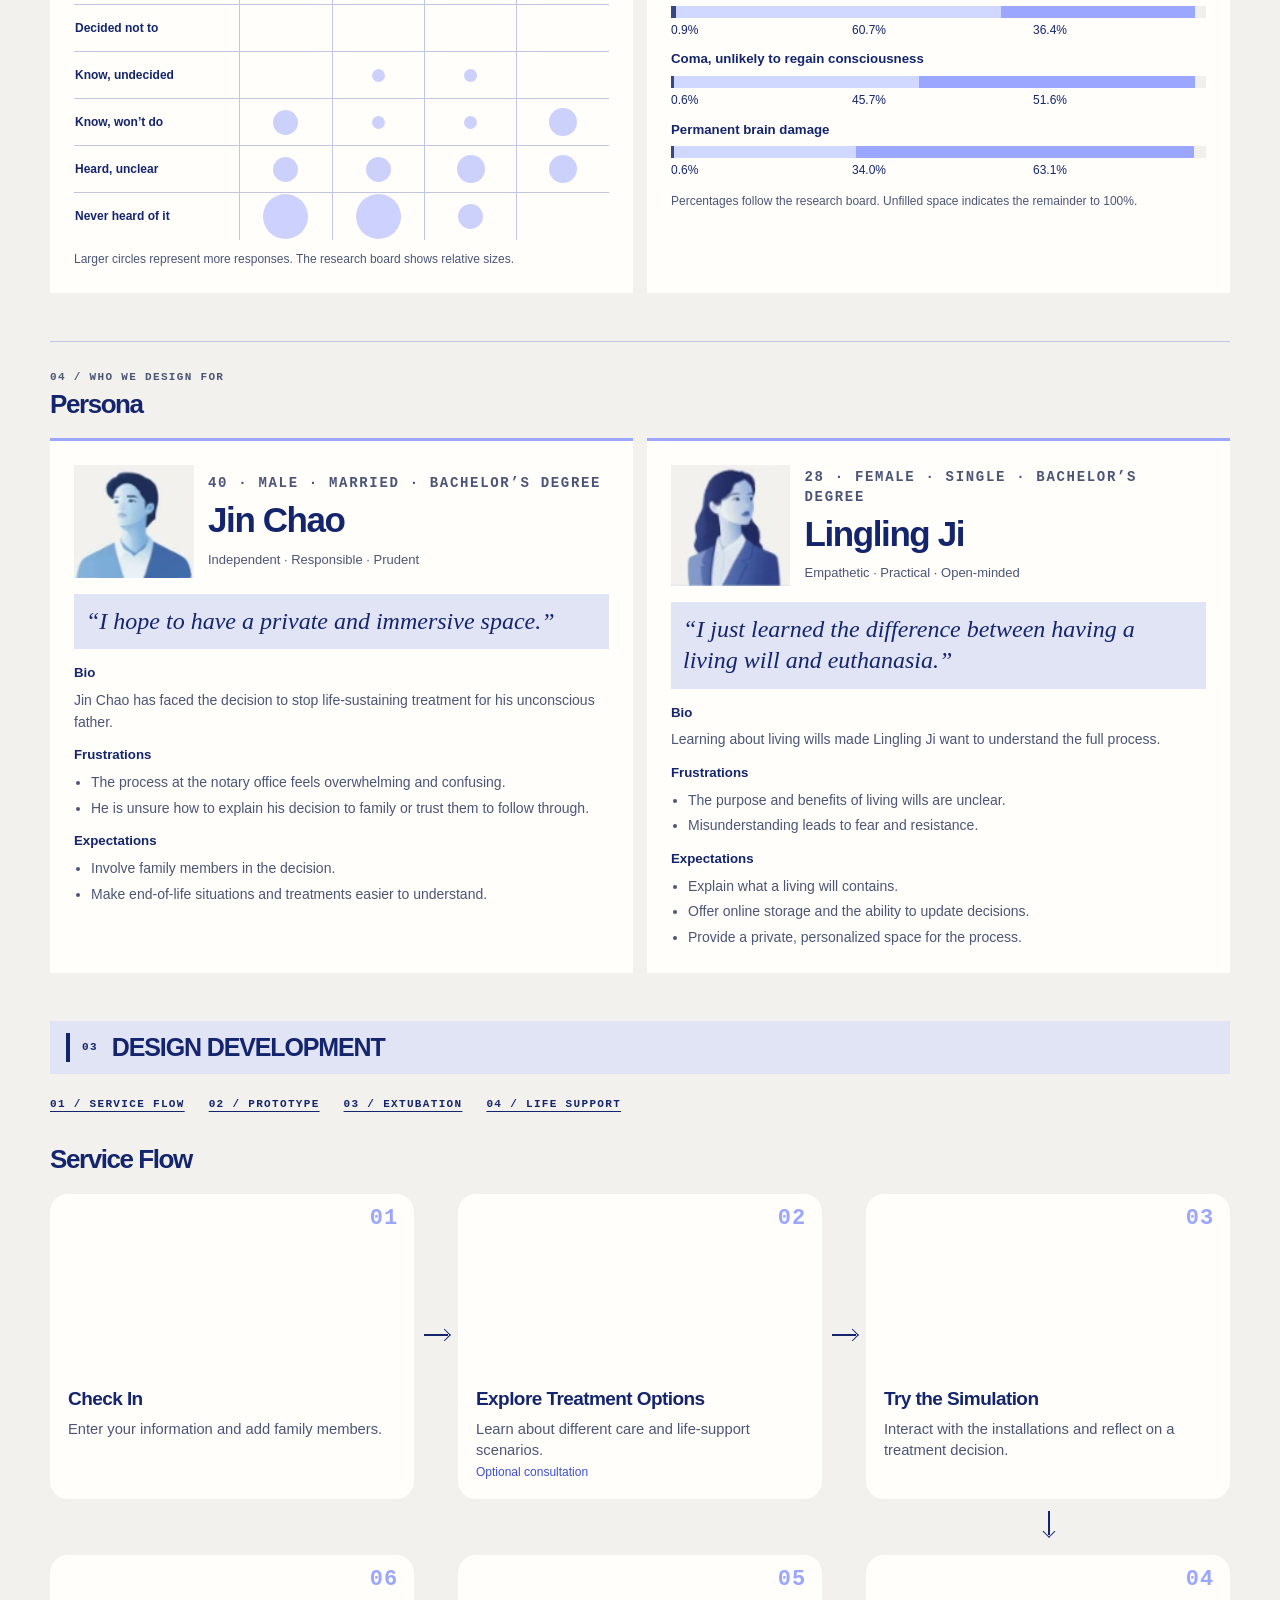
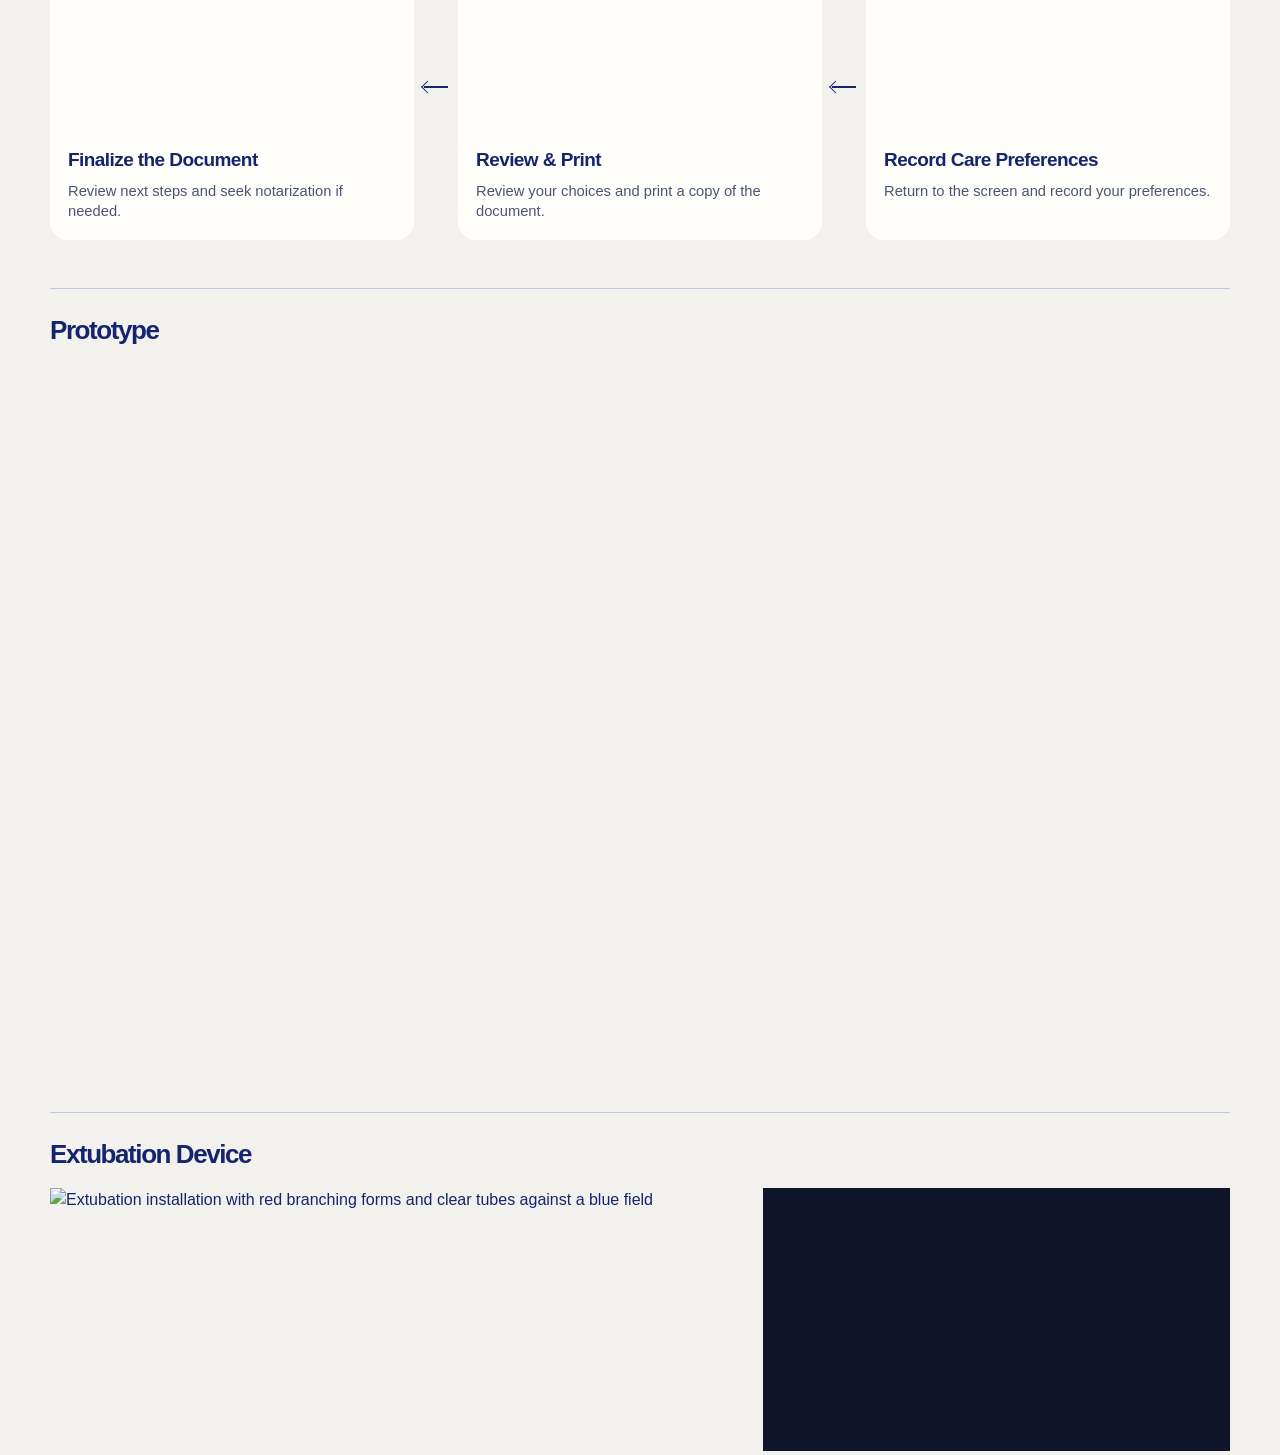
==== commit 6158ee97: "Fix closing tag in index.html for improved HTML structure and readability." ====
--- a/index.html
+++ b/index.html
@@ -5,7 +5,7 @@
 <title>Shenzhen Living Will · A Design Research Study</title>
 <link rel="stylesheet" href="design.css"><link rel="stylesheet" href="base.css">
 </head><body id="top">
-<header class="nav site-nav mono"><div class="wrap nav-bar"><a class="mark" href="#top"><span></span> LIVING WILL / SERVICE DESIGN</a><nav aria-label="Sections"><a href="#background">BACKGROUND</a><a href="#fieldwork">RESEARCH</a><a href="#design">Design</a><a href="#ideation">INSTALLATION</a><a class="play-experience" href="https://xuefengli7788.github.io/dianyun/" aria-label="Play the interactive point cloud experience">ONLINE TEST ↗</a></nav></div></header>
+<header class="nav site-nav mono"><div class="wrap nav-bar"><a class="mark" href="#top"><span></span> LIVING WILL / SERVICE DESIGN</a><nav aria-label="Sections"><a href="#background">BACKGROUND</a><a href="#fieldwork">STUDY</a><a href="#design">Design</a><a class="play-experience" href="https://xuefengli7788.github.io/dianyun/" aria-label="Play the interactive point cloud experience">ONLINE TEST ↗</a></nav></div></header>
 <main><div class="cover-stage">
 <picture><source media="(max-width: 640px)" srcset="手机版.png"><img class="hero-cover" src="coverpic.png" alt="Living Will installation rendering with red anatomical projections, display plinths, and a touchscreen kiosk"></picture>
     <div class="cover-caption"><div class="hero">
@@ -34,30 +34,76 @@
 <details><summary><span class="mono">05</span>What do I want my loved ones to know?</summary><p>Leave a message for the people closest to you.</p></details>
 </div></div></div>
 
-<div class="opening-context"><p class="mono label">The cultural context</p><h3 class="sub">Who gets to decide before & the result</h3>
+<div class="opening-context"><p class="mono label">The cultural context</p><h3 class="sub">Who gets to decide before & The result</h3>
 <div class="culture"><img src="family.webp" width="450" height="302" alt="Duotone photograph of a family gathered around a seated relative"><div class="themes"><div><b>The role of family</b><p>Relatives share responsibility for care and major medical decisions.</p></div><div><b>Reluctance to discuss death</b><p>Talking openly about death may be seen as disrespectful or a bad omen.</p></div><div><b>Filial piety (孝, xiào)</b><p>Families may feel pressure to pursue more aggressive treatment as a way to show care.</p></div></div></div>
-<p class="end">Without a living will, patients, families, and doctors can face difficult decisions without a shared understanding of what the patient wants.</p></div></div></section></div>
-<section id="fieldwork" class="fieldwork" aria-labelledby="fieldwork-title"><header class="section-head"><span class="mono">02</span><h2 id="fieldwork-title">FIELDWORK</h2></header>
-<nav class="field-nav mono" aria-label="Fieldwork sections"><a href="#signing-guide">01 / Signing guide</a><a href="#journey">02 / Journey map</a><a href="#interviews">03 / Interviews</a></nav>
-<section id="signing-guide" class="field-chapter" aria-labelledby="signing-title"><div class="field-heading"><p class="mono label">01 / The signing guide</p><h3 id="signing-title">Navigating Living Wills</h3></div>
-<div class="guide-grid"><div class="guide-box"><h4>Who can sign?</h4><div class="eligibility"><p><strong>18+</strong>An adult citizen</p><p><strong>Capacity</strong>Of sound mind</p></div></div>
-<div class="guide-box"><h4>Why sign in advance?</h4><ul class="benefits"><li><b>Control over medical decisions</b><span>Make your wishes known if illness leaves you unable to communicate.</span></li><li><b>Reduce family burden</b><span>Ease the pressure on relatives making decisions under stress.</span></li><li><b>Prevent confusion and conflict</b><span>Give relatives and care teams a shared understanding of your wishes.</span></li></ul></div></div>
-<div class="treatments"><h4>Life-support treatments</h4><p class="copy">The research board examines three interventions that may prolong life in the final stage of illness and the burdens they can bring.</p><div class="treatment-grid">
-<article><img src="feeding-tube.webp" width="86" height="86" alt="" loading="lazy"><h5>Feeding tube</h5><p>Nausea, vomiting, diarrhea, constipation, or bloating.</p></article>
-<article><img src="cpr.webp" width="86" height="86" alt="" loading="lazy"><h5>Cardiopulmonary resuscitation (CPR)</h5><p>Rib or sternum fractures, or lung injuries.</p></article>
-<article><img src="ventilation.webp" width="86" height="86" alt="" loading="lazy"><h5>Mechanical ventilation</h5><p>Pain and risk of infection.</p></article></div>
-<ul class="impact mono" aria-label="Areas of impact"><li>Lifestyle impact</li><li>Pain</li><li>Psychological impact</li><li>Fatigue</li></ul></div></section>
-<section id="journey" class="field-chapter" aria-labelledby="journey-title"><div class="field-heading"><p class="mono label">02 / From discovery to use</p><h3 id="journey-title">Journey Map</h3><p class="copy">Six stages trace how a signer learns about, completes, and stores a living will.</p></div>
-<img class="journey-photo" src="journey-photo.webp" width="934" height="135" alt="Blue-toned photo collage of hospital outreach, a notary consultation, and document signing" loading="lazy">
-<ol class="stages"><li><span class="mono">01</span><h4>Promotion</h4><p>Discover living will materials at a hospital.</p><small>Ambivalence</small></li><li><span class="mono">02</span><h4>Consultation</h4><p>Visit a notary office for more information.</p><small>Discomfort</small></li><li><span class="mono">03</span><h4>Acknowledgment</h4><p>Hear staff explain Article 78.</p><small>Discomfort</small></li><li><span class="mono">04</span><h4>Preparation</h4><p>Complete the online document with two witnesses present.</p><small>Alienation</small></li><li><span class="mono">05</span><h4>Confirmation</h4><p>Save the documents digitally.</p><small>Vulnerability</small></li><li><span class="mono">06</span><h4>Implementation</h4><p>Keep the document and share it with a doctor when needed.</p><small>Concern</small></li></ol>
-<div class="opportunities"><article><p class="mono label">Awareness</p><h4>Multi-Sensory Guidance</h4><p><b>Barriers</b> Outreach is text-heavy and limited to hospitals. Younger people may see death as a distant concern.</p><p><b>Design response</b> Add tactile, auditory, and other sensory cues.</p></article><article><p class="mono label">Understanding</p><h4>Immersive Space</h4><p><b>Barriers</b> Shared spaces can feel uncomfortable. Notary staff may lack medical expertise.</p><p><b>Design response</b> Create a private, immersive space with emotional support.</p></article><article><p class="mono label">Commitment</p><h4>A Warmer Process</h4><p><b>Barriers</b> The process offers little emotional support. Text is hard to connect to real treatment scenarios.</p><p><b>Design response</b> Use warmer visuals to guide people through the online experience.</p></article><article><p class="mono label">Continuity</p><h4>Family-Based Approach</h4><p><b>Barriers</b> Personal digital storage can be hard to access. Signers worry the directive will be overlooked.</p><p><b>Design response</b> Help families discuss decisions and store documents securely.</p></article></div></section>
-<section id="interviews" class="field-chapter" aria-labelledby="interviews-title"><div class="field-heading"><p class="mono label">03 / What we heard</p><h3 id="interviews-title">Interview Findings</h3></div>
-<div class="interview-diagram"><div class="interview-circle" aria-hidden="true"></div><img class="interview-photo" src="interview-people.webp" width="574" height="209" alt="Original interview collage showing a doctor, family members, a notary agent, and consultees" loading="lazy">
-<article class="interview-quote"><h4>Unfamiliarity</h4><blockquote>Most patients are not familiar with the concept of a living will and confuse it with euthanasia.</blockquote></article><article class="interview-quote"><h4>Lack of motivation</h4><blockquote>I don’t understand why we need to think about end-of-life matters while we’re healthy.</blockquote></article><article class="interview-quote"><h4>Communication barriers</h4><blockquote>I’m worried that when I talk to my parents about the decision, they might not take it seriously.</blockquote></article><article class="interview-quote"><h4>Insufficient clarity</h4><blockquote>I’m concerned that when I present this decision in a text-based explanation, my parents might not fully understand or take it seriously.</blockquote></article><article class="interview-quote"><h4>Feeling overwhelmed</h4><blockquote>The process felt too complicated, and the overwhelming amount of text made me feel disconnected.</blockquote></article></div>
-<div class="field-summary"><p class="mono">Main issues</p><ol><li>Younger people struggle to see why signing matters now.</li><li>A cold, unclear signing process makes it harder to follow through.</li></ol></div></section></section>
-<section id="design" class="fieldwork design" aria-labelledby="design-title"><header class="section-head"><span class="mono">03</span><h2 id="design-title">DESIGN DEVELOPMENT</h2></header>
-<nav class="field-nav mono" aria-label="Design development sections"><a href="#survey">01 / Survey</a><a href="#persona">02 / Persona</a><a href="#opportunity">03 / Opportunities</a><a href="#service-flow">04 / Service Flow</a></nav>
-<section id="survey" class="field-chapter" aria-labelledby="survey-title"><div class="field-heading"><p class="mono label">01 / Research patterns</p><h3 id="survey-title">Survey</h3></div><div class="survey-grid">
+<p class="end">Without a living will, patients, families, and doctors can face difficult decisions without a shared understanding of what the patient wants.</p></div></section></div>
+
+<section id="fieldwork" class="fieldwork" aria-labelledby="fieldwork-title"><header class="section-head"><span class="mono">02</span><h2 id="fieldwork-title">STUDY</h2></header>
+    <nav class="field-nav mono" aria-label="Fieldwork sections">
+        <a href="#signing-guide">01 / Signing guide</a><a href="#journey">02 / Journey map</a><a href="#survey">03 / Survey</a><a href="#persona">04 / Persona</a></nav>
+    <section id="signing-guide" class="field-chapter" aria-labelledby="signing-title">
+        <div class="field-heading"><p class="mono label">01 / Why sign a living will and how to do it</p><h3 class="sub" id="signing-title">Signing Guide</h3></div>
+        <div    class="guide-grid"><div class="guide-box"><h4>Who can sign?</h4><div class="eligibility"><p><strong>18+</strong>An adult citizen</p><p><strong>Capacity</strong>Of sound mind</p></div></div>
+        <div class="guide-box"><h4>Why sign in advance?</h4><ul class="benefits"><li><b>Control over medical decisions</b><span>Make your wishes known if illness leaves you unable to communicate.</span></li><li><b>Reduce family burden</b><span>Ease the pressure on relatives making decisions under stress.</span></li><li><b>Prevent confusion and conflict</b><span>Give relatives and care teams a shared understanding of your wishes.</span></li></ul></div></div>
+        <div class="treatments"><h4>Life-support treatments</h4><p class="copy">The research board examines three interventions that may prolong life in the final stage of illness and the burdens they can bring.</p><div class="treatment-grid">
+            <article><span class="treatment-icon"><img src="feeding tube.png" width="220" height="220" alt="" loading="lazy"></span><h5>Feeding tube</h5><p>Nausea, vomiting, diarrhea, constipation, or bloating.</p></article>
+            <article><span class="treatment-icon"><img src="cpr.png" width="220" height="220" alt="" loading="lazy"></span><h5>Cardiopulmonary resuscitation (CPR)</h5><p>Rib or sternum fractures, or lung injuries.</p></article>
+            <article><span class="treatment-icon"><img src="ventilation.png" width="220" height="220" alt="" loading="lazy"></span><h5>Mechanical ventilation</h5><p>Pain and risk of infection.</p></article></div>
+</div></section>
+
+<section id="journey" class="field-chapter journey" aria-labelledby="journey-title">
+<div class="field-heading"><p class="mono label">02 / What people experience along the way</p><h3 class="sub" id="journey-title">Journey Map</h3></div>
+<img class="journey-photo" src="journeymap.png" width="934" height="135" alt="Blue-toned photo collage of hospital outreach, a notary consultation, and document signing" loading="lazy">
+<div class="journey-scroll">
+<div class="journey-board">
+<div class="journey-row">
+<div class="row-label"><span>Stage</span></div>
+<ol class="stage-list">
+<li><h4>Promotion</h4><p>Discovered promotional materials about living wills in hospitals.</p></li>
+<li><h4>Consultation</h4><p>Visited the notary office to gather detailed information.</p></li>
+<li><h4>Acknowledgment</h4><p>Listened to the notary office staff explained the details of Article 78.</p></li>
+<li><h4>Preparation</h4><p>Filled out the online living will document with two witnesses present.</p></li>
+<li><h4>Confirmation</h4><p>Saved the documents digitally.</p></li>
+<li><h4>Implementation</h4><p>Stored the document and provided it to the doctor whenever needed.</p></li>
+</ol>
+</div>
+<div class="journey-row">
+<div class="row-label"><span>Mood</span></div>
+<div class="mood-panel">
+<svg class="mood-wave" viewBox="0 0 1000 180" preserveAspectRatio="none" aria-hidden="true"><defs><linearGradient id="mood-fill" x1="0" y1="0" x2="0" y2="1"><stop offset="0" stop-color="#e4e8fb"></stop><stop offset="1" stop-color="#b7c3f4"></stop></linearGradient></defs><path d="M0 92 C70 108 120 78 180 88 C250 100 300 62 380 52 C460 42 520 18 600 28 C690 40 730 108 800 128 C860 144 930 78 1000 70 V180 H0 Z" fill="url(#mood-fill)"></path></svg>
+<span class="mood-axis">anxiety</span>
+<ol class="mood-list">
+<li class="mood-1"><svg viewBox="0 0 36 36" aria-hidden="true"><circle cx="18" cy="18" r="15"></circle><circle cx="12.5" cy="15" r="1.4"></circle><circle cx="23.5" cy="15" r="1.4"></circle><path d="M12 23h12"></path></svg><b>Ambivalence</b></li>
+<li class="mood-2"><svg viewBox="0 0 36 36" aria-hidden="true"><circle cx="18" cy="18" r="15"></circle><circle cx="12.5" cy="15" r="1.4"></circle><circle cx="23.5" cy="15" r="1.4"></circle><path d="M11 24c2.2-3.2 11.8-3.2 14 0"></path></svg><b>Discomfort</b></li>
+<li class="mood-3"><svg viewBox="0 0 36 36" aria-hidden="true"><circle cx="18" cy="18" r="15"></circle><circle cx="12.5" cy="15" r="1.4"></circle><circle cx="23.5" cy="15" r="1.4"></circle><path d="M11 25c2.2-4 11.8-4 14 0"></path></svg><b>Discomfort</b></li>
+<li class="mood-4"><svg viewBox="0 0 36 36" aria-hidden="true"><circle cx="18" cy="18" r="15"></circle><circle cx="12.5" cy="15" r="1.4"></circle><circle cx="23.5" cy="15" r="1.4"></circle><path d="M12 22h12"></path></svg><b>Alienation</b></li>
+<li class="mood-5"><svg viewBox="0 0 36 36" aria-hidden="true"><circle cx="18" cy="18" r="15"></circle><path d="M10 14.5 14 16.5M26 14.5 22 16.5"></path><path d="M10 26c2.6-5 13.4-5 16 0"></path></svg><b>Vulnerability</b></li>
+<li class="mood-6"><svg viewBox="0 0 36 36" aria-hidden="true"><circle cx="18" cy="18" r="15"></circle><circle cx="12.5" cy="15" r="1.4"></circle><circle cx="23.5" cy="15" r="1.4"></circle><path d="M11 24c2.2-3.4 11.8-3.4 14 0"></path></svg><b>Concern</b></li>
+</ol>
+</div>
+</div>
+<div class="journey-row">
+<div class="row-label"><span>Pain Point</span></div>
+<div class="pain-grid">
+<article><h4>Awareness</h4><ul><li><b>Promotion Limitations</b><p>Materials are text-based and confined to hospitals.</p></li><li><b>Motivation Gap</b><p>Many younger generation operate under the belief that ‘death’ is a distant concern.</p></li></ul></article>
+<article><h4>Understanding</h4><ul><li><b>Privacy Concerns</b><p>Sharing physical space with others creates feelings of discomfort.</p></li><li><b>Professional Concern</b><p>Guidance is provided by officers, leading to a lack of medical expertise.</p></li></ul></article>
+<article><h4>Commitment</h4><ul><li><b>Apathetic Experience</b><p>Lack of emotional support during the process.</p></li><li><b>Engagement Barriers</b><p>The document is in text form, making it difficult to connect with real-life treatment scenarios.</p></li></ul></article>
+<article><h4>Continuity</h4><ul><li><b>Storage Complexity</b><p>Limited to personal digital storage, making it inaccessible to patients who have difficulty accessing digital tools.</p></li><li><b>Trust Issues</b><p>Signers worry that the document may be overlooked at the final stage.</p></li></ul></article>
+</div>
+</div>
+<div class="journey-row">
+<div class="row-label"><span>Solutions</span></div>
+<div class="solution-grid">
+<article><img src="手icon.png" alt="" width="46" height="46"><h4>Multi-Sensory Guidance</h4><p>Incorporate tactile, auditory, and other sensory inputs.</p></article>
+<article><svg viewBox="0 0 48 48" aria-hidden="true"><path d="M6 20 24 8l18 12v20H6z"></path><path d="M20 40V28h8v12"></path><circle cx="24" cy="20" r="2.2"></circle></svg><h4>Immersive Space</h4><p>Create an immersive experience in a private space that provides emotional support.</p></article>
+<article><svg viewBox="0 0 48 48" aria-hidden="true"><rect x="7" y="8" width="34" height="24" rx="3"></rect><path d="M18 32v4h12v-4M15 40h18"></path><path d="M24 15c-1.5-2.8-6-2.2-6 1.4 0 3.2 6 6 6 6s6-2.8 6-6c0-3.6-4.5-4.2-6-1.4z"></path></svg><h4>Warmer Process</h4><p>Design a warm graphic style for the user interface of the online platform.</p></article>
+<article><svg viewBox="0 0 48 48" aria-hidden="true"><circle cx="10" cy="12" r="3.5"></circle><path d="M6 34V22.5a4 4 0 0 1 8 0V34"></path><circle cx="24" cy="9" r="4.3"></circle><path d="M17.5 36V20.5a6.5 6.5 0 0 1 13 0V36"></path><circle cx="38" cy="12" r="3.5"></circle><path d="M34 34V22.5a4 4 0 0 1 8 0V34"></path></svg><h4>Family-Based Approach</h4><p>Provide a structured method for families to discuss decisions and securely store their documents.</p></article>
+</div>
+</div>
+</div>
+</div>
+</section>
+<section id="survey" class="field-chapter" aria-labelledby="survey-title"><div class="field-heading"><p class="mono label">03 / Research patterns</p><h3 class="sub" id="survey-title">Survey</h3></div><div class="survey-grid">
 <article><h4>Attitudes Toward Living Wills</h4><p class="copy">Interviews with 48 people explored how attitudes varied by age.</p><table class="bubble-table" aria-label="Relative response frequency by age group"><thead><tr><th scope="col">Response</th><th scope="col">≤20</th><th scope="col">30–47</th><th scope="col">48–61</th><th scope="col">61+</th></tr></thead><tbody>
 <tr><th scope="row">Did it</th><td><span class="dot" style="--dot:0px" aria-label="No mark"></span></td><td><span class="dot" style="--dot:0px" aria-label="No mark"></span></td><td><span class="dot" style="--dot:13px" aria-label="Small marker"></span></td><td><span class="dot" style="--dot:0px" aria-label="No mark"></span></td></tr>
 <tr><th scope="row">Decided not to</th><td><span class="dot" style="--dot:0px" aria-label="No mark"></span></td><td><span class="dot" style="--dot:0px" aria-label="No mark"></span></td><td><span class="dot" style="--dot:0px" aria-label="No mark"></span></td><td><span class="dot" style="--dot:0px" aria-label="No mark"></span></td></tr>
@@ -70,26 +116,23 @@
 <div class="wish-data"><h5>End stage of life</h5><div class="wish-bar" aria-hidden="true"><span style="width:0.9%"></span><span style="width:60.7%"></span><span style="width:36.4%"></span></div><div class="wish-values"><span>0.9%</span><span>60.7%</span><span>36.4%</span></div></div>
 <div class="wish-data"><h5>Coma, unlikely to regain consciousness</h5><div class="wish-bar" aria-hidden="true"><span style="width:0.6%"></span><span style="width:45.7%"></span><span style="width:51.6%"></span></div><div class="wish-values"><span>0.6%</span><span>45.7%</span><span>51.6%</span></div></div>
 <div class="wish-data"><h5>Permanent brain damage</h5><div class="wish-bar" aria-hidden="true"><span style="width:0.6%"></span><span style="width:34.0%"></span><span style="width:63.1%"></span></div><div class="wish-values"><span>0.6%</span><span>34.0%</span><span>63.1%</span></div></div><p class="chart-note">Percentages follow the research board. Unfilled space indicates the remainder to 100%.</p></article></div></section>
-<section id="persona" class="field-chapter" aria-labelledby="persona-title"><div class="field-heading"><p class="mono label">02 / Who we design for</p><h3 id="persona-title">Persona</h3></div><div class="persona-grid">
+<section id="persona" class="field-chapter" aria-labelledby="persona-title"><div class="field-heading"><p class="mono label">04 / Who we design for</p><h3 class="sub" id="persona-title">Persona</h3></div><div class="persona-grid">
 <article class="persona"><header><img src="jin-chao.webp" width="99" height="93" alt="" loading="lazy"><div><p class="mono label">40 · Male · Married · Bachelor’s degree</p><h4>Jin Chao</h4><p class="traits">Independent · Responsible · Prudent</p></div></header><blockquote>“I hope to have a private and immersive space.”</blockquote><h5>Bio</h5><p>Jin Chao has faced the decision to stop life-sustaining treatment for his unconscious father.</p><h5>Frustrations</h5><ul><li>The process at the notary office feels overwhelming and confusing.</li><li>He is unsure how to explain his decision to family or trust them to follow through.</li></ul><h5>Expectations</h5><ul><li>Involve family members in the decision.</li><li>Make end-of-life situations and treatments easier to understand.</li></ul></article>
 <article class="persona"><header><img src="lingling-ji.webp" width="92" height="93" alt="" loading="lazy"><div><p class="mono label">28 · Female · Single · Bachelor’s degree</p><h4>Lingling Ji</h4><p class="traits">Empathetic · Practical · Open-minded</p></div></header><blockquote>“I just learned the difference between having a living will and euthanasia.”</blockquote><h5>Bio</h5><p>Learning about living wills made Lingling Ji want to understand the full process.</p><h5>Frustrations</h5><ul><li>The purpose and benefits of living wills are unclear.</li><li>Misunderstanding leads to fear and resistance.</li></ul><h5>Expectations</h5><ul><li>Explain what a living will contains.</li><li>Offer online storage and the ability to update decisions.</li><li>Provide a private, personalized space for the process.</li></ul></article></div></section>
-<section id="opportunity" class="field-chapter" aria-labelledby="opportunity-title"><div class="field-heading"><p class="mono label">03 / Design responses</p><h3 id="opportunity-title">Opportunities</h3></div>
-<ol class="idea-grid"><li><span class="mono">01</span><h4>Interactive Installation</h4><p>Use installations and video storytelling to engage younger audiences and build an emotional connection.</p></li><li><span class="mono">02</span><h4>Multi-Sensory Education</h4><p>Pair soft background music with hands-on devices and screens that explain ventilators, CPR, and feeding tubes.</p></li><li><span class="mono">03</span><h4>Warm Process</h4><p>Design an interface that feels familiar and welcoming, with healthcare professionals available for support.</p></li><li><span class="mono">04</span><h4>Family-Oriented Collaboration</h4><p>Use shared family accounts to support discussion and decision-making while protecting individual privacy.</p></li><li><span class="mono">05</span><h4>Digital Storage</h4><p>Make decisions easy to review and update, with automatic reminders for family members.</p></li><li><span class="mono">06</span><h4>Private Space</h4><p>Create quiet, private spaces with a simple setup and few distractions for thoughtful decisions.</p></li></ol></section>
-<section id="service-flow" class="field-chapter" aria-labelledby="service-flow-title"><div class="field-heading"><p class="mono label">04 / The proposed experience</p><h3 id="service-flow-title">Service Flow</h3></div><div class="service-map">
-<svg class="service-route" viewBox="0 0 650 610" preserveAspectRatio="none" aria-hidden="true"><path d="M210 169 L353 243 L262 292 L470 400 L208 545 L149 512 M254 191 L319 154 M296 169 L369 208 M420 238 L576 302 L459 355 M284 504 L340 534"></path></svg><ol class="service-list">
-<li class="service-login"><span class="service-num mono">01</span><div class="service-visual"><img src="flow-login.webp" width="85" height="166" alt="" loading="lazy"></div><div class="service-copy"><h4>Log In</h4><p>Register and add family members.</p></div></li>
-<li class="service-learning"><span class="service-num mono">02</span><div class="service-visual"><img src="flow-learning.webp" width="141" height="153" alt="" loading="lazy"></div><div class="service-copy"><h4>Learning Screen &amp; Device</h4><p>Watch educational videos and interact with a device to learn about treatment scenarios.</p></div></li>
-<li class="service-consultation"><span class="service-num mono">03</span><div class="service-visual"><img src="flow-consultation.webp" width="151" height="128" alt="" loading="lazy"></div><div class="service-copy"><h4>Consultation</h4><p>Request professional assistance.</p></div></li>
-<li class="service-treatment"><span class="service-num mono">04</span><div class="service-visual"><img src="flow-treatment.webp" width="113" height="195" alt="" loading="lazy"></div><div class="service-copy"><h4>Treatment Option</h4><p>Return to the screen and select a preferred treatment option.</p></div></li>
-<li class="service-experience"><span class="service-num mono">05</span><div class="service-visual"><img src="flow-experience.webp" width="148" height="164" alt="" loading="lazy"></div><div class="service-copy"><h4>Experience Device</h4><p>Use a device that simulates the emotional experience of making a treatment decision.</p></div></li>
-<li class="service-notarization"><span class="service-num mono">06</span><div class="service-visual"><img src="flow-notarization.webp" width="208" height="167" alt="" loading="lazy"></div><div class="service-copy"><h4>Notarization</h4><p>Finalize and notarize the document.</p></div></li>
-<li class="service-document"><span class="service-num mono">07</span><div class="service-visual"><img src="flow-document.webp" width="114" height="141" alt="" loading="lazy"></div><div class="service-copy"><h4>Document</h4><p>Confirm the choice and collect the printed document from the slot below the screen.</p></div></li>
-</ol></div></section></section>
-<section id="ideation" class="fieldwork ideation" aria-labelledby="ideation-title"><header class="section-head"><span class="mono">04</span><h2 id="ideation-title">IDEATION</h2></header><div class="field-heading"><p class="mono label">From service flow to device concepts</p><h3>Exploring the Experience</h3></div><figure class="decision-demo"><video src="decision-demo.mp4" controls playsinline preload="metadata"></video><figcaption class="mono">Decision system prototype</figcaption></figure><div class="ideation-board">
-<svg class="ideation-art" viewBox="0 125 1522 1363" role="img" aria-label="Original composition combining an anatomical collage, a touchscreen kiosk sketch, and a physical experience device sketch"><defs><clipPath id="ideation-art-only"><path clip-rule="evenodd" d="M0 125H1522V1488H0Z M34 128H965V225H34Z M974 130H1500V273H974Z M1171 1107H1515V1289H1171Z"></path></clipPath></defs><image href="ideation-composition.webp" width="1522" height="1488" clip-path="url(#ideation-art-only)"></image></svg>
-<article class="ideation-concept ideation-learning"><div class="ideation-copy"><h4>Learning Device</h4><p>Simulates three types of treatment and shows which organs each one may affect.</p></div></article>
-<article class="ideation-concept ideation-decision"><div class="ideation-copy"><h4>Decision System</h4><p>A touchscreen interface uses blue as its primary color and flat illustrations to guide users through treatment choices.</p></div></article>
-<article class="ideation-concept ideation-experience"><div class="ideation-copy"><h4>Experience Device</h4><p>The physical interaction draws on extubation, the removal of a breathing tube.</p></div></article>
-</div></section></div></main>
+</section>
+<section id="design" class="fieldwork design" aria-labelledby="design-title"><header class="section-head"><span class="mono">03</span><h2 id="design-title">DESIGN DEVELOPMENT</h2></header>
+<nav class="field-nav mono" aria-label="Design development sections"><a href="#service-flow">01 / Service Flow</a><a href="#prototype">02 / Prototype</a><a href="#extubation">03 / Extubation</a><a href="#life-support">04 / Life support</a></nav>
+<section id="service-flow" class="field-chapter" aria-labelledby="service-flow-title"><div class="field-heading"><h3 class="sub" id="service-flow-title">Service Flow</h3></div><ol class="service-list">
+<li class="service-step"><span class="service-num mono">01</span><div class="service-visual"><img src="1.png" width="1122" height="1402" alt="" loading="lazy"></div><div class="service-copy"><h4>Check In</h4><p>Enter your information and add family members.</p></div><span class="flow-arrow" aria-hidden="true"></span></li>
+<li class="service-step"><span class="service-num mono">02</span><div class="service-visual"><img src="2.png" width="1460" height="1077" alt="" loading="lazy"></div><div class="service-copy"><h4>Explore Treatment Options</h4><p>Learn about different care and life-support scenarios.</p><p class="service-note">Optional consultation</p></div><span class="flow-arrow" aria-hidden="true"></span></li>
+<li class="service-step service-pair"><span class="service-num mono">03</span><div class="service-visual"><img src="3.png" width="1460" height="1077" alt="" loading="lazy"><img src="5.png" width="1045" height="1505" alt="" loading="lazy"></div><div class="service-copy"><h4>Try the Simulation</h4><p>Interact with the installations and reflect on a treatment decision.</p></div><span class="flow-arrow" aria-hidden="true"></span></li>
+<li class="service-step"><span class="service-num mono">04</span><div class="service-visual"><img src="4.png" width="1086" height="1448" alt="" loading="lazy"></div><div class="service-copy"><h4>Record Care Preferences</h4><p>Return to the screen and record your preferences.</p></div><span class="flow-arrow" aria-hidden="true"></span></li>
+<li class="service-step"><span class="service-num mono">05</span><div class="service-visual"><img src="7.png" width="1013" height="1552" alt="" loading="lazy"></div><div class="service-copy"><h4>Review &amp; Print</h4><p>Review your choices and print a copy of the document.</p></div><span class="flow-arrow" aria-hidden="true"></span></li>
+<li class="service-step"><span class="service-num mono">06</span><div class="service-visual"><img src="6.png" width="1312" height="1199" alt="" loading="lazy"></div><div class="service-copy"><h4>Finalize the Document</h4><p>Review next steps and seek notarization if needed.</p></div></li>
+</ol></section>
+<section id="prototype" class="field-chapter" aria-labelledby="prototype-title"><div class="field-heading"><h3 class="sub" id="prototype-title">Prototype</h3></div><figure class="decision-demo"><iframe src="prototype/index.html" title="生前预嘱 interactive prototype"></iframe></figure></section>
+<section id="extubation" class="field-chapter" aria-labelledby="extubation-title"><div class="field-heading"><h3 class="sub" id="extubation-title">Extubation Device</h3></div><div class="device-pair"><img src="装置new.png" width="1452" height="1083" alt="Extubation installation with red branching forms and clear tubes against a blue field" loading="lazy"><div class="device-video"><iframe src="https://www.youtube.com/embed/TTAjL5iIL40" title="Extubation simulation" allow="accelerometer; autoplay; clipboard-write; encrypted-media; gyroscope; picture-in-picture; web-share" referrerpolicy="strict-origin-when-cross-origin" allowfullscreen></iframe></div></div></section>
+<section id="life-support" class="field-chapter" aria-labelledby="life-support-title"><div class="field-heading"><h3 class="sub" id="life-support-title">Life Support System</h3></div><figure class="support-main"><img src="life-support.jpg" width="1024" height="682" alt="Three white plaster organ sculptures suspended on a gray wall" loading="lazy"><div class="support-links"><a href="https://xuefengli7788.github.io/dianyun/">Online Test ↗</a><a href="https://youtu.be/XXvZ9g0UHqM">Projection Video ↗</a></div></figure></section>
+</section></div></main>
 <div class="wrap"><footer class="foot mono"><span>Shenzhen Living Will / Design Research</span><a href="#top">Back to top ↑</a></footer></div>
 </body></html>
--- a/design.css
+++ b/design.css
@@ -31,61 +31,54 @@
 .idea-grid{grid-template-columns:repeat(3,minmax(0,1fr))}
 .idea-grid li{background:var(--panel);padding:18px}
 .idea-grid .mono{display:block;margin-bottom:8px}
-/* The wide layout follows the original illustrated floor plan. */
-.service-map{position:relative;max-width:1050px;margin-inline:auto;isolation:isolate}
-.service-list{list-style:none;margin:0;padding:0}
-.service-visual img{display:block;width:100%;height:auto}
-.service-copy{padding-bottom:7px;border-bottom:1px dashed var(--ink)}
-.service-copy h4{margin-bottom:4px}
-.service-num{color:var(--muted)}
+/* Six steps: left to right across the top, then back from the right. */
+.service-list{list-style:none;margin:8px 0 0;padding:0;display:grid;gap:18px}
+.service-step{position:relative;display:grid;grid-template-columns:92px minmax(0,1fr);gap:12px;align-items:center;padding:0 0 18px 16px;border-left:1px solid var(--line)}
+.service-visual{display:flex;grid-column:1;grid-row:1 / span 2;align-items:flex-end;justify-content:center;gap:8px}
+.service-num,.service-copy{grid-column:2}
+.service-visual img{display:block;width:100%;height:auto;max-height:125px;object-fit:contain;mix-blend-mode:multiply}
+.service-pair .service-visual img{max-width:46%}
+.service-list .service-num{display:block;margin:0 0 4px;color:var(--accent);font-size:11px;letter-spacing:.08em;text-transform:none}
+.service-copy h4{margin:0 0 4px;font-size:15px;letter-spacing:-.03em}
+.service-copy p{margin:0;color:var(--muted);font-size:13px;line-height:1.45}
+.service-copy .service-note{margin-top:4px;color:#3d4fd0;font-size:12px}
+.flow-arrow{display:none}
 @media(min-width:850px){
-  .service-map{aspect-ratio:650/610}
-  .service-route{position:absolute;inset:0;width:100%;height:100%;overflow:visible}
-  .service-route path{fill:none;stroke:var(--ink);stroke-width:1.75;stroke-linejoin:round;stroke-linecap:round;vector-effect:non-scaling-stroke}
-  .service-list li{display:contents}
-  .service-visual,.service-copy{position:absolute}
-  .service-visual{left:var(--image-x);top:var(--image-y);width:var(--image-width);mix-blend-mode:multiply}
-  .service-copy{left:var(--copy-x);top:var(--copy-y);width:var(--copy-width)}
-  .service-copy h4{font-size:clamp(15px,1.45vw,20px)}
-  .service-copy p{font-size:clamp(12px,1.15vw,16px);line-height:1.35}
-  .service-num{position:absolute;width:1px;height:1px;clip-path:inset(50%);overflow:hidden}
-  .service-login{--image-x:17.7%;--image-y:.5%;--image-width:13.1%;--copy-x:2%;--copy-y:16.6%;--copy-width:15%}
-  .service-learning{--image-x:44.2%;--image-y:.3%;--image-width:21.7%;--copy-x:67.5%;--copy-y:2%;--copy-width:30.8%}
-  .service-consultation{--image-x:56.1%;--image-y:18.5%;--image-width:23.2%;--copy-x:82%;--copy-y:27.7%;--copy-width:16%}
-  .service-treatment{--image-x:23.2%;--image-y:29.7%;--image-width:17.4%;--copy-x:1.2%;--copy-y:43%;--copy-width:21%}
-  .service-experience{--image-x:52.5%;--image-y:40.3%;--image-width:22.8%;--copy-x:78%;--copy-y:54.4%;--copy-width:21%}
-  .service-notarization{--image-x:.5%;--image-y:58.2%;--image-width:32%;--copy-x:1.2%;--copy-y:86%;--copy-width:24%}
-  .service-document{--image-x:47.8%;--image-y:71.2%;--image-width:17.5%;--copy-x:69%;--copy-y:81%;--copy-width:28%}
+  .service-list{grid-template-columns:repeat(3,minmax(0,1fr));gap:56px 44px}
+  .service-step{display:block;min-height:268px;padding:16px 18px 18px;border-left:0;background:var(--white);border-radius:18px}
+  .service-step:nth-child(4){grid-column:3;grid-row:2}
+  .service-step:nth-child(5){grid-column:2;grid-row:2}
+  .service-step:nth-child(6){grid-column:1;grid-row:2}
+  .service-list .service-num{position:absolute;right:16px;top:14px;margin:0;font:700 22px/1 ui-monospace,monospace;letter-spacing:.04em;text-transform:none}
+  .service-visual{height:138px;margin:26px 0 14px}
+  .service-visual img{width:auto;max-width:64%;max-height:138px;margin-inline:auto}
+  .service-pair .service-visual img{max-width:46%}
+  .service-copy h4{font-size:clamp(16px,1.5vw,20px)}
+  .service-copy p{font-size:clamp(13px,1.15vw,15px);line-height:1.4}
+  .flow-arrow{display:block;position:absolute;background:var(--ink)}
+  .flow-arrow::before{content:"";position:absolute;width:8px;height:8px;border:solid var(--ink);border-width:0 1.5px 1.5px 0}
+  .service-step:nth-child(-n+2) .flow-arrow{top:46%;right:-34px;width:24px;height:1.5px}
+  .service-step:nth-child(-n+2) .flow-arrow::before{right:-1px;top:50%;transform:translateY(-50%) rotate(-45deg)}
+  .service-step:nth-child(3) .flow-arrow{left:50%;bottom:-36px;width:1.5px;height:24px}
+  .service-step:nth-child(3) .flow-arrow::before{left:50%;bottom:-1px;transform:translateX(-50%) rotate(45deg)}
+  .service-step:nth-child(4) .flow-arrow,.service-step:nth-child(5) .flow-arrow{top:46%;left:-34px;width:24px;height:1.5px}
+  .service-step:nth-child(4) .flow-arrow::before,.service-step:nth-child(5) .flow-arrow::before{left:-1px;top:50%;transform:translateY(-50%) rotate(135deg)}
 }
 @media(max-width:849px){
-  .service-route{display:none}
-  .service-list{display:grid;gap:20px;padding-left:16px;border-left:2px solid var(--ink)}
-  .service-list li{position:relative;display:grid;grid-template-columns:minmax(58px,94px) minmax(0,1fr);gap:12px;align-items:center}
-  .service-num{position:absolute;left:-23px;top:50%;width:12px;height:12px;transform:translateY(-50%);background:var(--ink);color:transparent;border-radius:50%;overflow:hidden}
-  .service-visual img{width:auto;max-width:100%;max-height:125px;margin-inline:auto;mix-blend-mode:multiply}
+  .service-pair .service-visual{flex-direction:column}
+  .service-pair .service-visual img{max-width:100%;max-height:72px}
 }
 @media(max-width:680px){.survey-grid,.persona-grid,.idea-grid{grid-template-columns:1fr}.bubble-table td{height:42px}}
 
-.decision-demo{width:min(280px,100%);margin:0 auto clamp(28px,4vw,48px)}
-.decision-demo video{display:block;width:100%;height:auto;border-radius:18px;background:#e8e9ee}
-.decision-demo figcaption{margin-top:10px;text-align:center}
-.ideation-board{position:relative;background:#fdfdfd;border:1px solid var(--line)}
-.ideation-art{display:none}
-.ideation-concept{padding:16px}
-.ideation-concept+.ideation-concept{border-top:1px solid var(--line)}
-.ideation-copy h4{margin:0 0 5px;font-size:clamp(19px,2.2vw,28px);line-height:1.1;text-transform:uppercase}
-.ideation-copy p{margin:0;color:var(--muted);line-height:1.35}
-.ideation-concept img{display:block;width:100%;height:auto;margin:14px auto 0}
-.ideation-decision img,.ideation-experience img{max-width:240px}
-@media(min-width:850px){
-  .ideation-art{display:block;width:100%;height:auto}
-  .ideation-concept,.ideation-concept+.ideation-concept{position:absolute;padding:0;border:0}
-  .ideation-concept img{display:none}
-  .ideation-copy p{font-size:clamp(13px,1.35vw,20px)}
-  .ideation-learning{top:1%;left:3.2%;width:53%}
-  .ideation-decision{top:1.5%;left:64.6%;width:31.5%}
-  .ideation-experience{top:73%;left:77.4%;width:21%}
-}
+.treatment-icon{display:block;width:min(220px,100%);aspect-ratio:1;margin:0 auto 12px;border-radius:50%;overflow:hidden;position:relative}
+.treatments .treatment-grid .treatment-icon img{position:absolute;width:175%;max-width:none;height:auto;left:50%;top:47%;transform:translate(-50%,-50%);border-radius:0}
+.decision-demo{width:min(392px,100%);margin:8px auto 0}
+.decision-demo iframe{display:block;width:100%;aspect-ratio:392/700;height:auto;border:0;background:transparent}
+.device-pair{display:grid;grid-template-columns:minmax(0,1.25fr) minmax(280px,.85fr);gap:clamp(14px,2vw,28px);align-items:start;margin-top:8px}
+.device-pair img{display:block;width:100%;height:auto}
+.device-video{position:relative;aspect-ratio:16/9;background:#10142a}
+.device-video iframe{position:absolute;inset:0;width:100%;height:100%;border:0}
+@media(max-width:760px){.device-pair{grid-template-columns:minmax(0,1fr)}}
 
 .cover-stage{display:grid;margin-bottom:clamp(24px,4vw,56px)}
 .hero-cover{display:block;width:100%;height:auto}
@@ -125,7 +118,44 @@
 .nav-bar{display:flex;justify-content:space-between;align-items:center;gap:20px;padding:14px 0}
 .site-nav .play-experience{display:inline-flex;align-items:center;justify-content:center;min-height:36px;margin-left:6px;padding:8px 16px;border-radius:999px;background:var(--ink);color:#fff;text-decoration:none;letter-spacing:.08em}
 .site-nav .play-experience:hover{background:#24368a;text-decoration:none}
+.support-main{position:relative;margin:0}
+.support-main img{display:block;width:100%;height:auto}
+.support-links{position:absolute;top:14px;right:16px;display:flex;flex-direction:column;align-items:flex-end;gap:8px}
+.support-links a{color:#fff;font-size:13px;font-weight:400;line-height:1;letter-spacing:.01em;text-decoration:none}
+.support-links a:hover{text-decoration:underline}
 @media(max-width:680px){.nav-bar{align-items:flex-start;padding:12px 0}.site-nav .play-experience{min-height:32px;padding:6px 12px}}
 
-/* Keep the complete original concept board on narrow screens. */
-@media(max-width:849px){.ideation-art{display:block;width:100%;height:auto}.ideation-concept{border-top:1px solid var(--line)}}
+.field-heading h3.sub{font-size:26px;line-height:1.05;letter-spacing:-.055em}
+.journey-title{margin:0 0 16px;padding-left:14px;border-left:6px solid var(--ink);font-size:clamp(26px,3vw,34px);line-height:1;letter-spacing:.01em;text-transform:uppercase}
+.journey-photo{display:block;width:100%;height:auto;margin-bottom:8px}
+.journey-scroll{overflow-x:auto}
+.journey-board{min-width:880px}
+.journey-row{display:grid;grid-template-columns:46px minmax(0,1fr);align-items:stretch}
+.journey-row+.journey-row{margin-top:8px}
+.row-label{display:flex;align-items:center;justify-content:center;background:#e7e8ef;color:#8d93ab}
+.row-label span{writing-mode:vertical-rl;transform:rotate(180deg);font-size:13px;font-weight:700;letter-spacing:.02em}
+.stage-list,.mood-list,.pain-grid,.solution-grid{margin:0}
+.stage-list{display:grid;grid-template-columns:repeat(6,minmax(0,1fr));gap:14px;list-style:none;padding:16px 8px 8px}
+.journey .stage-list h4,.journey .pain-grid h4,.journey .solution-grid h4{margin:0 0 4px;font-size:16px;line-height:1.2;letter-spacing:0}
+.journey .stage-list p,.journey .pain-grid p,.journey .solution-grid p{margin:0;color:var(--ink);font-size:13px;line-height:1.35}
+.mood-panel{position:relative;min-height:168px}
+.mood-wave{position:absolute;inset:auto 0 0;width:100%;height:78%;display:block}
+.mood-axis{position:absolute;left:10px;bottom:36px;z-index:1;color:#9aa1bb;font-size:12px;transform:rotate(-62deg);transform-origin:left center}
+.mood-list{position:relative;z-index:1;display:grid;grid-template-columns:repeat(6,minmax(0,1fr));list-style:none;height:100%;padding:8px 0 0}
+.mood-list li{display:flex;flex-direction:column;align-items:center;gap:6px;text-align:center}
+.mood-list svg{width:34px;height:34px;fill:none;stroke:var(--ink);stroke-width:1.6;stroke-linecap:round}
+.mood-list svg circle[r="1.4"]{fill:var(--ink);stroke:none}
+.mood-list b{font-size:13px}
+.mood-1{padding-top:22px}.mood-2{padding-top:34px}.mood-3{padding-top:16px}.mood-4{padding-top:0}.mood-5{padding-top:52px}.mood-6{padding-top:18px}
+.pain-grid,.solution-grid{display:grid;grid-template-columns:repeat(4,minmax(0,1fr));gap:12px;padding:4px 0 6px}
+.journey .pain-grid h4{margin:0 0 12px;padding:8px 6px;background:#e6e7ee;text-align:center;font-size:17px}
+.pain-grid ul{margin:0;padding:0 10px 0 22px}
+.pain-grid li+li{margin-top:12px}
+.pain-grid b{display:block;margin-bottom:2px;font-size:13.5px}
+.solution-grid article{padding:8px 16px 4px}
+.solution-grid article+article{border-left:1px solid var(--line)}
+.solution-grid svg,.solution-grid img{display:block;width:46px;height:46px;margin:0 auto 8px;object-fit:contain}
+.solution-grid svg{fill:none;stroke:var(--ink);stroke-width:1.7;stroke-linecap:round;stroke-linejoin:round}
+.journey .solution-grid h4{text-align:center;font-size:16px}
+.journey .solution-grid p{text-align:center}
+
